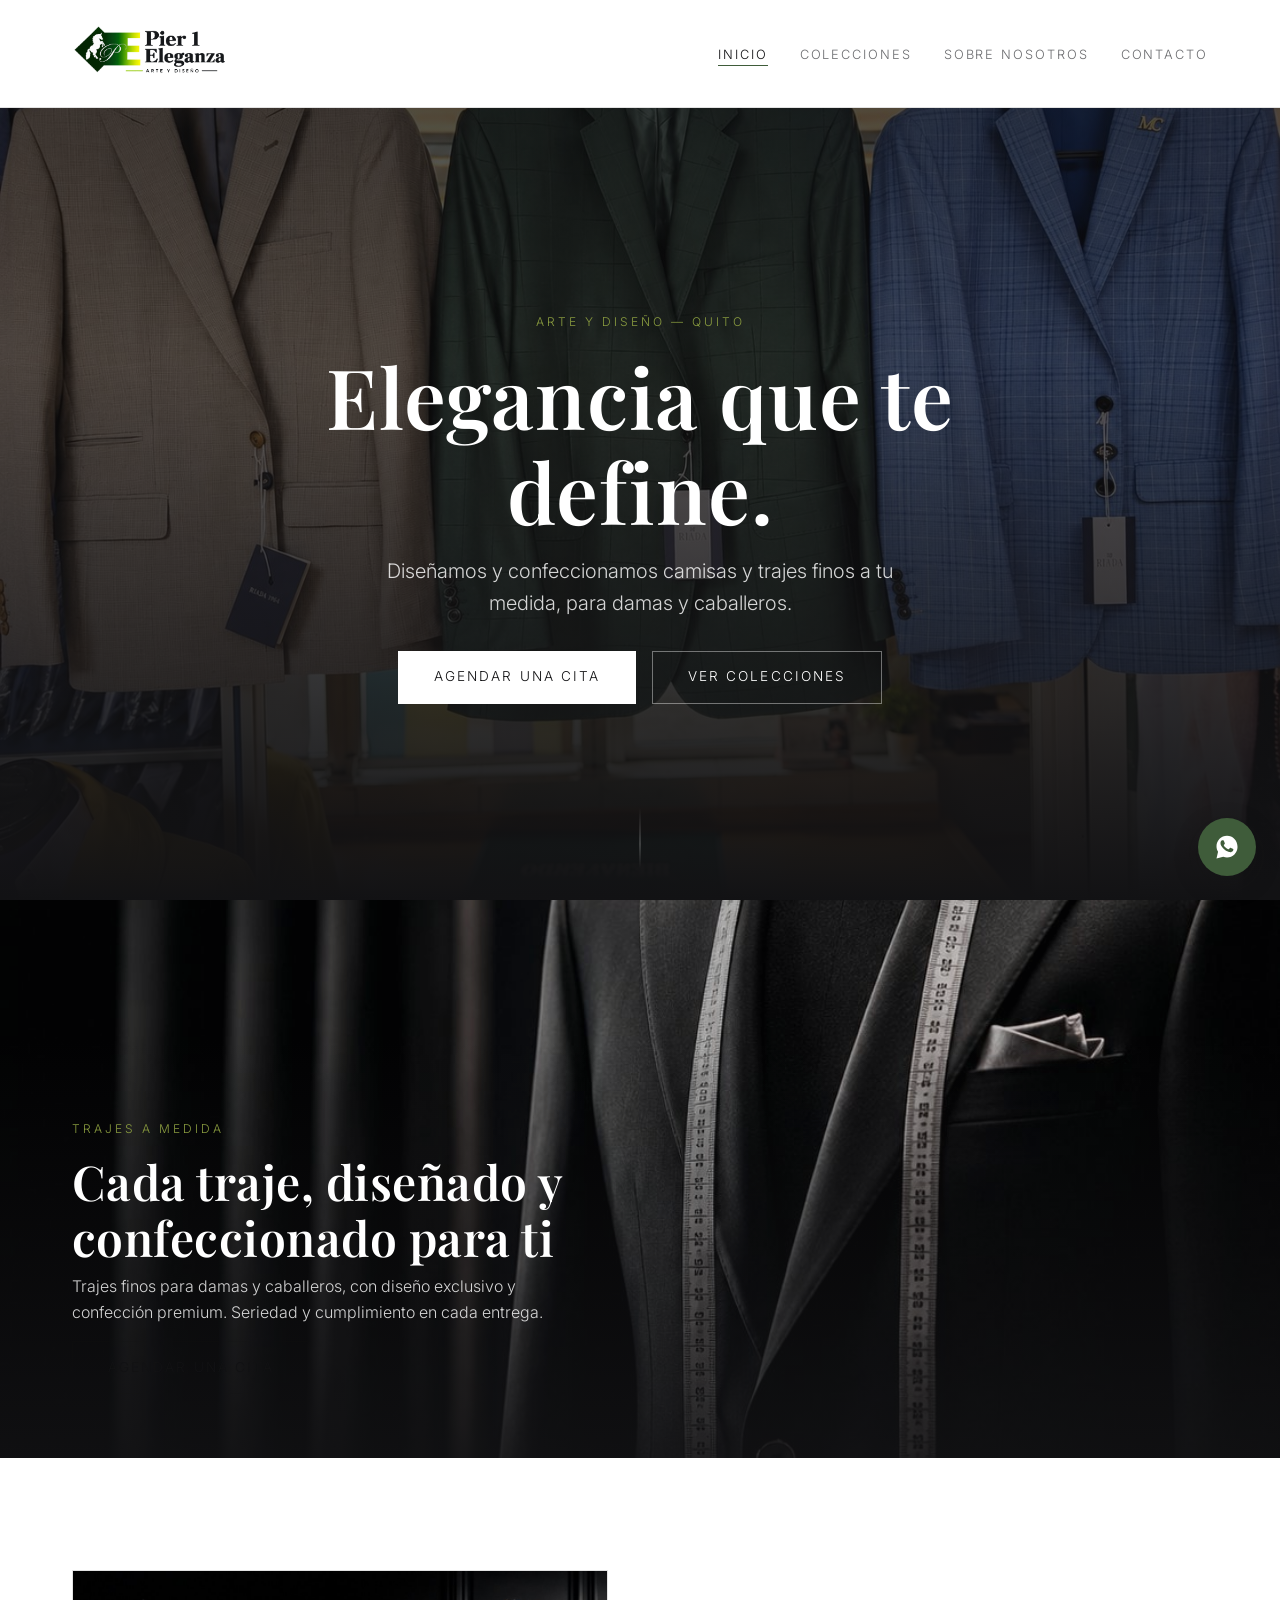
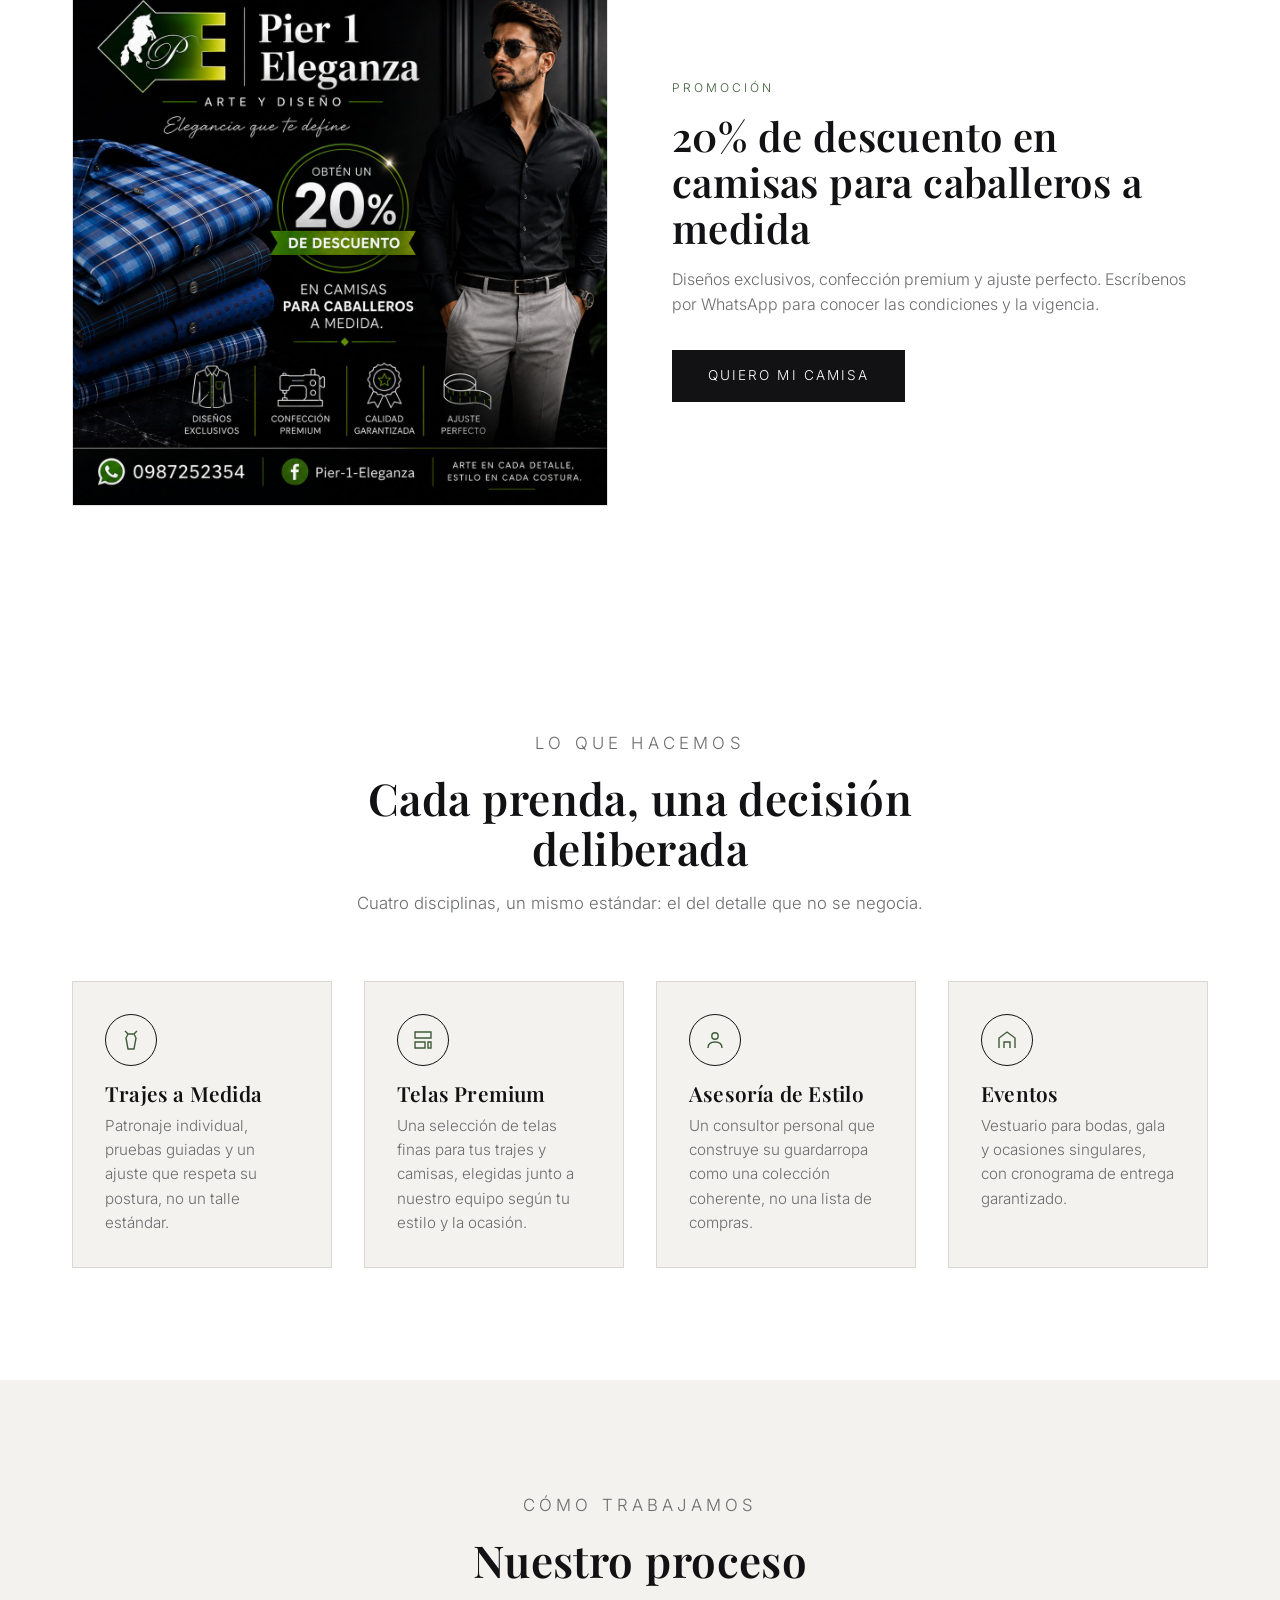
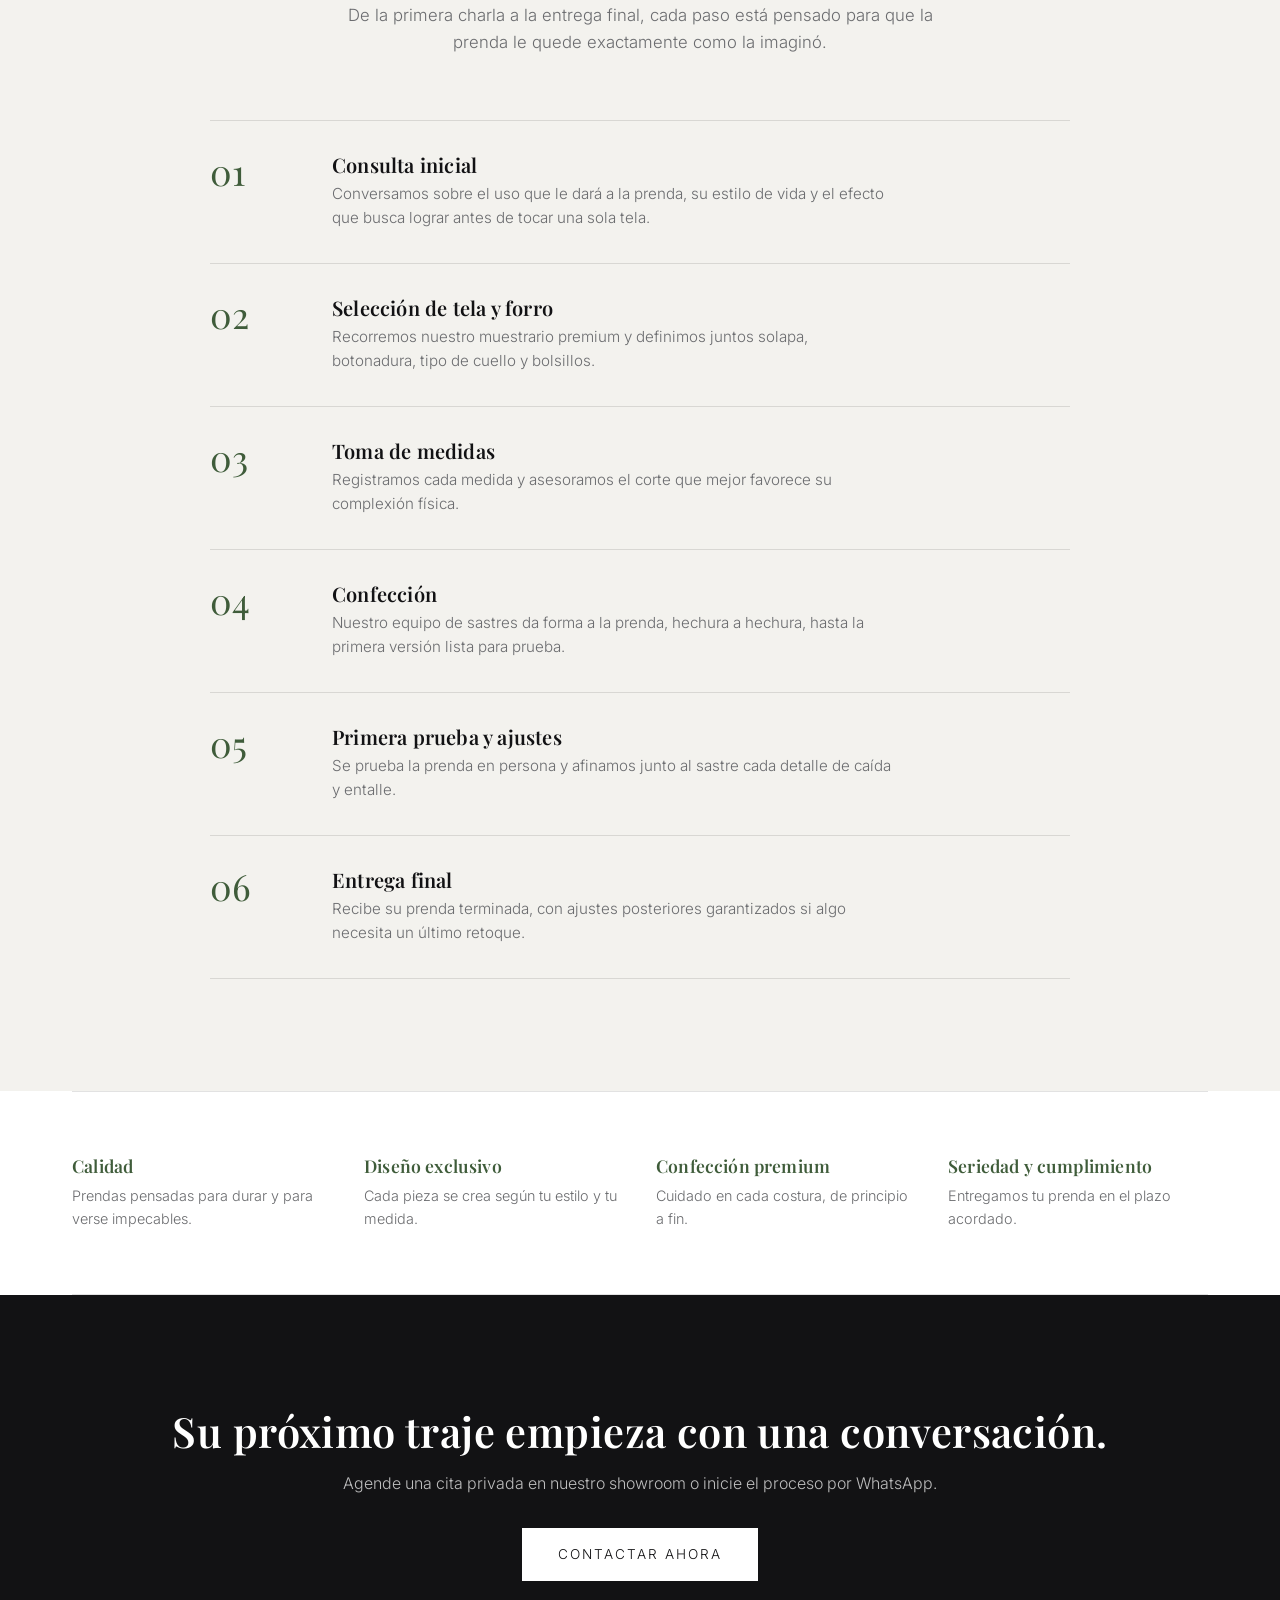
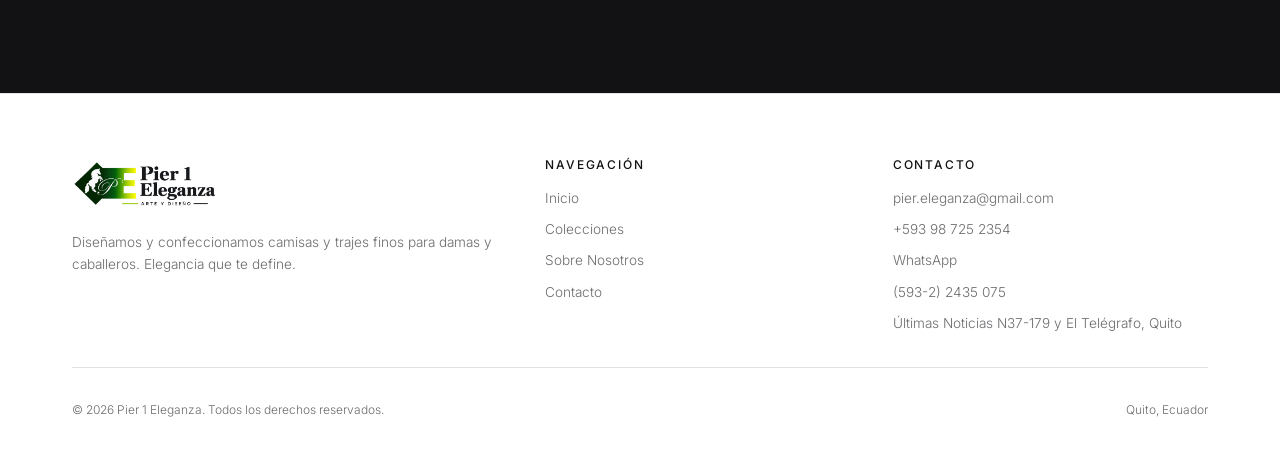
==== index.html @ d1796632 "Formulario por WhatsApp, categorias reales y textos sin datos inventados - El formulario de contacto" ====
<!DOCTYPE html>
<html lang="es">
<head>
  <meta charset="UTF-8">
  <meta name="viewport" content="width=device-width, initial-scale=1.0">
  <title>Pier 1 Eleganza — Sastrería a Medida de Lujo</title>
  <meta name="description" content="Pier 1 Eleganza, arte y diseño: diseñamos y confeccionamos camisas y trajes finos a medida para damas y caballeros en Quito.">
  <link rel="canonical" href="https://pauljkdy33.github.io/pier1-eleganza/">

  <!-- Open Graph -->
  <meta property="og:type" content="website">
  <meta property="og:title" content="Pier 1 Eleganza — Sastrería a Medida de Lujo">
  <meta property="og:description" content="Elegancia que te define. Camisas y trajes finos a medida para damas y caballeros.">
  <meta property="og:image" content="https://pauljkdy33.github.io/pier1-eleganza/assets/img/og-image.jpg">
  <meta property="og:url" content="https://pauljkdy33.github.io/pier1-eleganza/">
  <meta property="og:locale" content="es_ES">
  <meta name="twitter:card" content="summary_large_image">

  <link rel="icon" type="image/png" href="assets/img/logo-icon-original.png">
  <link rel="preconnect" href="https://fonts.googleapis.com">
  <link rel="preconnect" href="https://fonts.gstatic.com" crossorigin>
  <link href="https://fonts.googleapis.com/css2?family=Playfair+Display:wght@500;600;700&family=Inter:wght@300;400;500;600&display=swap" rel="stylesheet">
  <link rel="stylesheet" href="assets/css/styles.css">
</head>
<body>

  <header class="site-header">
    <nav class="nav container">
      <a href="index.html" class="brand"><img src="assets/img/logo-onlight.png" alt="Pier 1 Eleganza"></a>
      <button class="nav-toggle" aria-label="Abrir menú" aria-expanded="false">
        <span></span><span></span><span></span>
      </button>
      <ul class="nav-links">
        <li><a href="index.html">Inicio</a></li>
        <li><a href="colecciones.html">Colecciones</a></li>
        <li><a href="nosotros.html">Sobre Nosotros</a></li>
        <li><a href="contacto.html">Contacto</a></li>
      </ul>
    </nav>
  </header>

  <main>
    <!-- HERO -->
    <section class="hero">
      <div class="hero-media">
        <img src="assets/img/hero-fondo1.jpg" alt="Sacos a medida Pier 1 Eleganza exhibidos en el showroom">
      </div>
      <div class="hero-content">
        <p class="eyebrow">Arte y diseño — Quito</p>
        <h1 class="hero-title">Elegancia que te define.</h1>
        <p class="hero-tagline">Diseñamos y confeccionamos camisas y trajes finos a tu medida, para damas y caballeros.</p>
        <div class="hero-actions">
          <a href="contacto.html" class="btn btn-primary">Agendar una cita</a>
          <a href="colecciones.html" class="btn btn-outline">Ver colecciones</a>
        </div>
      </div>
      <span class="scroll-cue" aria-hidden="true"></span>
    </section>

    <!-- PIEZA DESTACADA -->
    <section class="feature-banner reveal">
      <div class="feature-media">
        <img src="assets/img/feature-traje.jpg" alt="Traje a medida con cinta métrica sobre maniquí, Pier 1 Eleganza">
      </div>
      <div class="feature-content container">
        <p class="eyebrow">Trajes a medida</p>
        <h2>Cada traje, diseñado y confeccionado para ti</h2>
        <p>Trajes finos para damas y caballeros, con diseño exclusivo y confección premium. Seriedad y cumplimiento en cada entrega.</p>
        <a href="contacto.html" class="btn btn-outline">Agendar una cita</a>
      </div>
    </section>

    <!-- PROMOCIÓN -->
    <section class="section promo-section">
      <div class="container promo-grid">
        <div class="promo-media reveal">
          <img src="assets/img/promo-camisas.jpg" alt="Promoción: 20% de descuento en camisas para caballeros a medida, Pier 1 Eleganza" loading="lazy">
        </div>
        <div class="promo-text reveal">
          <p class="eyebrow">Promoción</p>
          <h2>20% de descuento en camisas para caballeros a medida</h2>
          <p>Diseños exclusivos, confección premium y ajuste perfecto. Escríbenos por WhatsApp para conocer las condiciones y la vigencia.</p>
          <a href="https://wa.me/593987252354?text=Hola%2C%20quiero%20la%20promoci%C3%B3n%20del%2020%25%20en%20camisas%20a%20medida" class="btn btn-primary" target="_blank" rel="noopener">Quiero mi camisa</a>
        </div>
      </div>
    </section>

    <!-- SERVICIOS / COLECCIONES DESTACADAS -->
    <section class="section">
      <div class="container">
        <div class="section-head reveal">
          <p class="eyebrow">Lo que hacemos</p>
          <h2>Cada prenda, una decisión deliberada</h2>
          <p>Cuatro disciplinas, un mismo estándar: el del detalle que no se negocia.</p>
        </div>

        <div class="services-grid">
          <article class="service-card reveal">
            <div class="service-icon" aria-hidden="true">
              <svg viewBox="0 0 24 24" stroke-width="1.4"><path d="M6 3l3 3-2 4 2 11h6l2-11-2-4 3-3M9 6h6"/></svg>
            </div>
            <h3>Trajes a Medida</h3>
            <p>Patronaje individual, pruebas guiadas y un ajuste que respeta su postura, no un talle estándar.</p>
          </article>

          <article class="service-card reveal">
            <div class="service-icon" aria-hidden="true">
              <svg viewBox="0 0 24 24" stroke-width="1.4"><path d="M4 4h16v6H4zM4 14h10v6H4zM17 14h3v6h-3z"/></svg>
            </div>
            <h3>Telas Premium</h3>
            <p>Una selección de telas finas para tus trajes y camisas, elegidas junto a nuestro equipo según tu estilo y la ocasión.</p>
          </article>

          <article class="service-card reveal">
            <div class="service-icon" aria-hidden="true">
              <svg viewBox="0 0 24 24" stroke-width="1.4"><circle cx="12" cy="8" r="3.2"/><path d="M5 20c0-4 3-6 7-6s7 2 7 6"/></svg>
            </div>
            <h3>Asesoría de Estilo</h3>
            <p>Un consultor personal que construye su guardarropa como una colección coherente, no una lista de compras.</p>
          </article>

          <article class="service-card reveal">
            <div class="service-icon" aria-hidden="true">
              <svg viewBox="0 0 24 24" stroke-width="1.4"><path d="M4 20V10l8-6 8 6v10M9 20v-6h6v6"/></svg>
            </div>
            <h3>Eventos</h3>
            <p>Vestuario para bodas, gala y ocasiones singulares, con cronograma de entrega garantizado.</p>
          </article>
        </div>
      </div>
    </section>

    <!-- NUESTRO PROCESO -->
    <section class="section process-section">
      <div class="container">
        <div class="section-head reveal">
          <p class="eyebrow">Cómo trabajamos</p>
          <h2>Nuestro proceso</h2>
          <p>De la primera charla a la entrega final, cada paso está pensado para que la prenda le quede exactamente como la imaginó.</p>
        </div>

        <ol class="process-list">
          <li class="process-step reveal">
            <span class="process-number">01</span>
            <div class="process-body">
              <h3>Consulta inicial</h3>
              <p>Conversamos sobre el uso que le dará a la prenda, su estilo de vida y el efecto que busca lograr antes de tocar una sola tela.</p>
            </div>
          </li>
          <li class="process-step reveal">
            <span class="process-number">02</span>
            <div class="process-body">
              <h3>Selección de tela y forro</h3>
              <p>Recorremos nuestro muestrario premium y definimos juntos solapa, botonadura, tipo de cuello y bolsillos.</p>
            </div>
          </li>
          <li class="process-step reveal">
            <span class="process-number">03</span>
            <div class="process-body">
              <h3>Toma de medidas</h3>
              <p>Registramos cada medida y asesoramos el corte que mejor favorece su complexión física.</p>
            </div>
          </li>
          <li class="process-step reveal">
            <span class="process-number">04</span>
            <div class="process-body">
              <h3>Confección</h3>
              <p>Nuestro equipo de sastres da forma a la prenda, hechura a hechura, hasta la primera versión lista para prueba.</p>
            </div>
          </li>
          <li class="process-step reveal">
            <span class="process-number">05</span>
            <div class="process-body">
              <h3>Primera prueba y ajustes</h3>
              <p>Se prueba la prenda en persona y afinamos junto al sastre cada detalle de caída y entalle.</p>
            </div>
          </li>
          <li class="process-step reveal">
            <span class="process-number">06</span>
            <div class="process-body">
              <h3>Entrega final</h3>
              <p>Recibe su prenda terminada, con ajustes posteriores garantizados si algo necesita un último retoque.</p>
            </div>
          </li>
        </ol>
      </div>
    </section>

    <!-- FRANJA DE VALORES -->
    <section class="container">
      <div class="values-strip">
        <div class="value-item reveal">
          <h3>Calidad</h3>
          <p>Prendas pensadas para durar y para verse impecables.</p>
        </div>
        <div class="value-item reveal">
          <h3>Diseño exclusivo</h3>
          <p>Cada pieza se crea según tu estilo y tu medida.</p>
        </div>
        <div class="value-item reveal">
          <h3>Confección premium</h3>
          <p>Cuidado en cada costura, de principio a fin.</p>
        </div>
        <div class="value-item reveal">
          <h3>Seriedad y cumplimiento</h3>
          <p>Entregamos tu prenda en el plazo acordado.</p>
        </div>
      </div>
    </section>

    <!-- CTA -->
    <section class="cta-band">
      <div class="container reveal">
        <h2>Su próximo traje empieza con una conversación.</h2>
        <p>Agende una cita privada en nuestro showroom o inicie el proceso por WhatsApp.</p>
        <a href="contacto.html" class="btn btn-primary">Contactar ahora</a>
      </div>
    </section>
  </main>

  <footer class="site-footer">
    <div class="container">
      <div class="footer-grid">
        <div class="footer-brand">
          <a href="index.html" class="brand"><img src="assets/img/logo-onlight.png" alt="Pier 1 Eleganza"></a>
          <p>Diseñamos y confeccionamos camisas y trajes finos para damas y caballeros. Elegancia que te define.</p>
        </div>
        <div class="footer-col">
          <h4>Navegación</h4>
          <ul>
            <li><a href="index.html">Inicio</a></li>
            <li><a href="colecciones.html">Colecciones</a></li>
            <li><a href="nosotros.html">Sobre Nosotros</a></li>
            <li><a href="contacto.html">Contacto</a></li>
          </ul>
        </div>
        <div class="footer-col">
          <h4>Contacto</h4>
          <ul>
            <li><a href="mailto:pier.eleganza@gmail.com">pier.eleganza@gmail.com</a></li>
            <li><a href="tel:+593987252354">+593 98 725 2354</a></li>
            <li><a href="https://wa.me/593987252354?text=Hola%2C%20quisiera%20informaci%C3%B3n%20sobre%20camisas%20y%20trajes%20a%20medida" target="_blank" rel="noopener">WhatsApp</a></li>
            <li><a href="tel:+59322435075">(593-2) 2435 075</a></li>
            <li>Últimas Noticias N37-179 y El Telégrafo, Quito</li>
          </ul>
        </div>
      </div>
      <div class="footer-bottom">
        <p>&copy; <span id="current-year"></span> Pier 1 Eleganza. Todos los derechos reservados.</p>
        <p>Quito, Ecuador</p>
      </div>
    </div>
  </footer>

  <a class="whatsapp-float" href="https://wa.me/593987252354?text=Hola%2C%20quisiera%20informaci%C3%B3n%20sobre%20camisas%20y%20trajes%20a%20medida" target="_blank" rel="noopener" aria-label="Contactar por WhatsApp">
    <svg viewBox="0 0 32 32" aria-hidden="true"><path d="M16.02 3C9.4 3 4 8.4 4 15.02c0 2.35.65 4.55 1.78 6.44L4 29l7.7-1.75a12.9 12.9 0 004.3.75h.02c6.62 0 12.02-5.4 12.02-12.02C28.04 8.4 22.64 3 16.02 3zm7.06 17.1c-.3.85-1.5 1.57-2.46 1.77-.65.13-1.5.24-4.36-.93-3.66-1.5-6.02-5.2-6.2-5.44-.18-.24-1.48-1.97-1.48-3.76 0-1.79.94-2.67 1.27-3.03.33-.36.72-.45.96-.45.24 0 .48 0 .69.01.22.01.52-.08.81.62.3.72 1.02 2.5 1.11 2.68.09.18.15.4.03.64-.12.24-.18.4-.36.61-.18.21-.38.47-.54.63-.18.18-.37.38-.16.74.21.36.94 1.55 2.02 2.51 1.39 1.24 2.56 1.62 2.92 1.8.36.18.57.15.78-.09.21-.24.9-1.05 1.14-1.41.24-.36.48-.3.81-.18.33.12 2.1.99 2.46 1.17.36.18.6.27.69.42.09.15.09.85-.21 1.7z"/></svg>
  </a>

  <script src="assets/js/main.js"></script>
</body>
</html>
---- assets/css/styles.css ----
/* ==========================================================================
   Pier 1 Eleganza — Hoja de estilos principal
   ========================================================================== */

:root {
  /* Paleta de marca: editorial blanco/negro con acento verde del logo */
  --color-black: #121214;
  --color-black-soft: #1c1c1f;
  --color-charcoal: #26262a;
  --color-white: #ffffff;

  --color-accent: #3f5c3a; /* verde profundo del logo — para texto/acentos sobre fondo claro */
  --color-accent-strong: #8a9c3f; /* verde-lima del logo — solo sobre fondo oscuro o como bg */

  --color-bg: var(--color-white);
  --color-bg-alt: #f3f2ee;
  --color-text: var(--color-black);
  --color-text-muted: #6b6c6f;
  --color-border: rgba(18, 18, 20, 0.12);

  /* Tipografía */
  --font-serif: 'Playfair Display', Georgia, 'Times New Roman', serif;
  --font-sans: 'Inter', -apple-system, BlinkMacSystemFont, 'Segoe UI', sans-serif;

  /* Espaciado */
  --space-xs: 0.5rem;
  --space-sm: 1rem;
  --space-md: 2rem;
  --space-lg: 4rem;
  --space-xl: 7rem;

  /* Layout */
  --max-width: 1200px;
  --header-height: 112px;
  --transition: 0.35s cubic-bezier(0.4, 0, 0.2, 1);
}

/* ---------- Reset ---------- */
*,
*::before,
*::after {
  box-sizing: border-box;
  margin: 0;
  padding: 0;
}

html {
  scroll-behavior: smooth;
  -webkit-text-size-adjust: 100%;
}

body {
  background: var(--color-bg);
  color: var(--color-text);
  font-family: var(--font-sans);
  font-weight: 300;
  line-height: 1.6;
  overflow-x: hidden;
}

img {
  max-width: 100%;
  display: block;
}

a {
  color: inherit;
  text-decoration: none;
}

ul,
ol {
  list-style: none;
}

button {
  font-family: inherit;
  cursor: pointer;
  border: none;
  background: none;
}

input,
textarea {
  font-family: inherit;
}

.container {
  width: 100%;
  max-width: var(--max-width);
  margin: 0 auto;
  padding: 0 var(--space-md);
}

@media (max-width: 640px) {
  .container {
    padding: 0 var(--space-sm);
  }
}

h1, h2, h3, h4 {
  font-family: var(--font-serif);
  font-weight: 600;
  letter-spacing: 0.01em;
  line-height: 1.15;
}

.eyebrow {
  display: inline-block;
  font-size: 0.75rem;
  letter-spacing: 0.25em;
  text-transform: uppercase;
  color: var(--color-accent);
  margin-bottom: var(--space-sm);
}

.section {
  padding: var(--space-xl) 0;
}

.section-head {
  max-width: 640px;
  margin: 0 auto var(--space-lg);
  text-align: center;
}

.section-head h2 {
  font-size: clamp(2rem, 4vw, 2.75rem);
  margin-bottom: var(--space-sm);
}

.section-head p {
  color: var(--color-text-muted);
  font-size: 1.05rem;
}

/* ---------- Botones ---------- */
.btn {
  display: inline-flex;
  align-items: center;
  justify-content: center;
  gap: 0.5rem;
  padding: 0.9rem 2.2rem;
  font-size: 0.85rem;
  letter-spacing: 0.15em;
  text-transform: uppercase;
  border: 1px solid var(--color-black);
  transition: background var(--transition), color var(--transition), border-color var(--transition);
}

.btn-primary {
  background: var(--color-black);
  color: var(--color-white);
}

.btn-primary:hover {
  background: transparent;
  color: var(--color-black);
}

.btn-outline {
  background: transparent;
  color: var(--color-black);
  border-color: var(--color-border);
}

.btn-outline:hover {
  border-color: var(--color-black);
  color: var(--color-accent);
}

/* Variantes para botones sobre fondos oscuros (hero / cta-band) */
.hero .btn-primary,
.cta-band .btn-primary {
  background: var(--color-white);
  color: var(--color-black);
  border-color: var(--color-white);
}

.hero .btn-primary:hover,
.cta-band .btn-primary:hover {
  background: transparent;
  color: var(--color-white);
}

.hero .btn-outline,
.cta-band .btn-outline {
  color: var(--color-white);
  border-color: rgba(255, 255, 255, 0.4);
}

.hero .btn-outline:hover,
.cta-band .btn-outline:hover {
  border-color: var(--color-white);
  color: var(--color-accent-strong);
}

/* ---------- Header / Navbar ---------- */
.site-header {
  position: fixed;
  top: 0;
  left: 0;
  right: 0;
  z-index: 100;
  padding: 1.4rem 0;
  background: var(--color-white);
  border-bottom: 1px solid var(--color-border);
  transition: padding var(--transition), box-shadow var(--transition);
}

.site-header.is-scrolled {
  padding: 0.85rem 0;
  box-shadow: 0 4px 20px rgba(18, 18, 20, 0.06);
}

.nav {
  display: flex;
  align-items: center;
  justify-content: space-between;
}

.brand {
  font-family: var(--font-serif);
  font-size: 1.35rem;
  letter-spacing: 0.08em;
  display: flex;
  align-items: center;
  gap: 0.35rem;
}

.brand img {
  display: block;
  height: 62px;
  width: auto;
}

.footer-brand .brand img {
  height: 58px;
}

.nav-links {
  display: flex;
  gap: var(--space-md);
  align-items: center;
}

.nav-links a {
  font-size: 0.8rem;
  letter-spacing: 0.15em;
  text-transform: uppercase;
  color: var(--color-text-muted);
  position: relative;
  padding-bottom: 4px;
  transition: color var(--transition);
}

.nav-links a::after {
  content: '';
  position: absolute;
  left: 0;
  bottom: 0;
  width: 0;
  height: 1px;
  background: var(--color-accent);
  transition: width var(--transition);
}

.nav-links a:hover,
.nav-links a.active {
  color: var(--color-black);
}

.nav-links a:hover::after,
.nav-links a.active::after {
  width: 100%;
}

.nav-toggle {
  display: none;
  flex-direction: column;
  gap: 5px;
  z-index: 110;
}

.nav-toggle span {
  width: 26px;
  height: 1px;
  background: var(--color-black);
  transition: transform var(--transition), opacity var(--transition), background var(--transition);
}

@media (max-width: 860px) {
  .nav-toggle {
    display: flex;
  }

  .nav-links {
    position: fixed;
    inset: 0;
    background: var(--color-black);
    flex-direction: column;
    justify-content: center;
    gap: var(--space-lg);
    transform: translateX(100%);
    transition: transform var(--transition);
  }

  .nav-links.is-open {
    transform: translateX(0);
  }

  .nav-links a {
    font-size: 1rem;
    color: rgba(255, 255, 255, 0.75);
  }

  .nav-links a:hover,
  .nav-links a.active {
    color: var(--color-white);
  }

  .nav-toggle.is-open span {
    background: var(--color-white);
  }

  .nav-toggle.is-open span:nth-child(1) {
    transform: translateY(6px) rotate(45deg);
  }

  .nav-toggle.is-open span:nth-child(2) {
    opacity: 0;
  }

  .nav-toggle.is-open span:nth-child(3) {
    transform: translateY(-6px) rotate(-45deg);
  }
}

/* ---------- Hero ---------- */
.hero {
  position: relative;
  min-height: 100vh;
  padding-top: var(--header-height);
  display: flex;
  align-items: center;
  justify-content: center;
  text-align: center;
  overflow: hidden;
  background: var(--color-black);
  color: var(--color-white);
}

.hero-media {
  position: absolute;
  inset: 0;
  z-index: 0;
}

.hero-media img {
  width: 100%;
  height: 100%;
  object-fit: cover;
  opacity: 0.55;
}

.hero-media::after {
  content: '';
  position: absolute;
  inset: 0;
  background: linear-gradient(180deg, rgba(10, 10, 11, 0.55) 0%, rgba(10, 10, 11, 0.35) 40%, var(--color-black) 100%);
}

.hero-content {
  position: relative;
  z-index: 1;
  max-width: 780px;
  padding: 0 var(--space-md);
}

.hero-content .eyebrow {
  color: var(--color-accent-strong);
}

.hero-title {
  font-size: clamp(2.6rem, 7vw, 5.2rem);
  margin-bottom: var(--space-sm);
  color: var(--color-white);
}

.hero-tagline {
  font-size: clamp(1rem, 1.6vw, 1.25rem);
  color: rgba(255, 255, 255, 0.82);
  font-weight: 300;
  max-width: 560px;
  margin: 0 auto var(--space-md);
}

.hero-actions {
  display: flex;
  justify-content: center;
  gap: var(--space-sm);
  flex-wrap: wrap;
}

.scroll-cue {
  position: absolute;
  bottom: var(--space-md);
  left: 50%;
  transform: translateX(-50%);
  z-index: 1;
  width: 1px;
  height: 60px;
  background: linear-gradient(180deg, transparent, rgba(255, 255, 255, 0.6) 60%, transparent);
  opacity: 0.6;
}

/* ---------- Page hero (páginas internas) ---------- */
.page-hero {
  padding: calc(var(--header-height) + var(--space-lg)) 0 var(--space-lg);
  text-align: center;
  border-bottom: 1px solid var(--color-border);
  background: var(--color-bg-alt);
}

.page-hero h1 {
  font-size: clamp(2.2rem, 5vw, 3.4rem);
}

.page-hero p {
  color: var(--color-text-muted);
  max-width: 560px;
  margin: var(--space-sm) auto 0;
}

/* ---------- Grid de servicios ---------- */
.services-grid {
  display: grid;
  grid-template-columns: repeat(auto-fit, minmax(250px, 1fr));
  gap: var(--space-md);
}

.service-card {
  background: var(--color-bg-alt);
  border: 1px solid var(--color-border);
  padding: var(--space-md);
  transition: transform var(--transition), border-color var(--transition), background var(--transition), box-shadow var(--transition);
}

.service-card:hover {
  transform: translateY(-6px);
  border-color: var(--color-accent);
  background: var(--color-white);
  box-shadow: 0 16px 32px rgba(18, 18, 20, 0.08);
}

.service-icon {
  width: 52px;
  height: 52px;
  margin-bottom: var(--space-sm);
  display: flex;
  align-items: center;
  justify-content: center;
  border: 1px solid var(--color-black);
  border-radius: 50%;
  color: var(--color-accent);
}

.service-icon svg {
  width: 24px;
  height: 24px;
  stroke: currentColor;
  fill: none;
}

.service-card h3 {
  font-size: 1.3rem;
  margin-bottom: var(--space-xs);
}

.service-card p {
  color: var(--color-text-muted);
  font-size: 0.95rem;
}

/* ---------- Sobre nosotros ---------- */
.about-grid {
  display: grid;
  grid-template-columns: 1fr 1fr;
  gap: var(--space-lg);
  align-items: center;
}

.about-media {
  aspect-ratio: 4 / 5;
  overflow: hidden;
  background: var(--color-bg-alt);
  border: 1px solid var(--color-border);
}

.about-media img {
  width: 100%;
  height: 100%;
  object-fit: cover;
}

.about-text .eyebrow {
  color: var(--color-accent);
}

.about-text h2 {
  font-size: clamp(1.9rem, 3.6vw, 2.6rem);
  margin-bottom: var(--space-sm);
}

.about-text p {
  color: var(--color-text-muted);
  margin-bottom: var(--space-sm);
}

.about-stats {
  display: grid;
  grid-template-columns: repeat(3, 1fr);
  gap: var(--space-sm);
  margin-top: var(--space-md);
  border-top: 1px solid var(--color-border);
  padding-top: var(--space-md);
}

.stat-value {
  font-family: var(--font-serif);
  font-size: 2rem;
  color: var(--color-accent);
}

.stat-label {
  font-size: 0.75rem;
  letter-spacing: 0.1em;
  text-transform: uppercase;
  color: var(--color-text-muted);
}

@media (max-width: 860px) {
  .about-grid {
    grid-template-columns: 1fr;
  }
}

/* ---------- Valores / franja ---------- */
.values-strip {
  display: grid;
  grid-template-columns: repeat(auto-fit, minmax(200px, 1fr));
  gap: var(--space-md);
  border-top: 1px solid var(--color-border);
  border-bottom: 1px solid var(--color-border);
  padding: var(--space-lg) 0;
}

.value-item h3 {
  font-size: 1.1rem;
  margin-bottom: var(--space-xs);
  color: var(--color-accent);
}

.value-item p {
  color: var(--color-text-muted);
  font-size: 0.9rem;
}

/* ---------- Nuestro Proceso (pasos numerados) ---------- */
.process-section {
  background: var(--color-bg-alt);
}

.process-list {
  border-top: 1px solid var(--color-border);
  max-width: 860px;
  margin: 0 auto;
}

.process-step {
  display: grid;
  grid-template-columns: 90px 1fr;
  gap: var(--space-md);
  padding: var(--space-md) 0;
  border-bottom: 1px solid var(--color-border);
}

.process-number {
  font-family: var(--font-serif);
  font-size: 2.25rem;
  color: var(--color-accent);
  line-height: 1;
}

.process-body h3 {
  font-size: 1.25rem;
  margin-bottom: 0.4rem;
}

.process-body p {
  color: var(--color-text-muted);
  font-size: 0.95rem;
  max-width: 560px;
}

@media (max-width: 640px) {
  .process-step {
    grid-template-columns: 50px 1fr;
    gap: var(--space-sm);
  }

  .process-number {
    font-size: 1.6rem;
  }
}

/* ---------- Promoción ---------- */
.promo-grid {
  display: grid;
  grid-template-columns: 1fr 1fr;
  gap: var(--space-lg);
  align-items: center;
}

.promo-media img {
  width: 100%;
  height: auto;
  border: 1px solid var(--color-border);
}

.promo-text h2 {
  font-size: clamp(1.8rem, 3.4vw, 2.5rem);
  margin-bottom: var(--space-sm);
}

.promo-text p:not(.eyebrow) {
  color: var(--color-text-muted);
  margin-bottom: var(--space-md);
}

@media (max-width: 860px) {
  .promo-grid {
    grid-template-columns: 1fr;
  }
}

/* ---------- Banner de pieza destacada ---------- */
.feature-banner {
  position: relative;
  min-height: 62vh;
  display: flex;
  align-items: flex-end;
  overflow: hidden;
  background: var(--color-black);
}

.feature-media {
  position: absolute;
  inset: 0;
}

.feature-media img {
  width: 100%;
  height: 100%;
  object-fit: cover;
  opacity: 0.85;
}

.feature-media::after {
  content: '';
  position: absolute;
  inset: 0;
  background: linear-gradient(180deg, rgba(18, 18, 20, 0) 25%, rgba(18, 18, 20, 0.85) 100%);
}

.feature-content {
  position: relative;
  z-index: 1;
  color: var(--color-white);
  padding-bottom: var(--space-lg);
}

.feature-content .eyebrow {
  color: var(--color-accent-strong);
}

.feature-content h2 {
  font-size: clamp(1.9rem, 4vw, 3rem);
  margin-bottom: 0.6rem;
  color: var(--color-white);
  max-width: 640px;
}

.feature-content p {
  max-width: 520px;
  margin-bottom: var(--space-sm);
  color: rgba(255, 255, 255, 0.82);
}

.feature-note {
  font-size: 0.8rem;
  letter-spacing: 0.1em;
  text-transform: uppercase;
  color: rgba(255, 255, 255, 0.6);
  margin-bottom: var(--space-md);
}

/* ---------- Galería de categorías (pantalla completa) ---------- */
.category-showcase {
  display: flex;
  flex-direction: column;
  gap: var(--space-xl);
}

.category-block {
  display: grid;
  gap: var(--space-sm);
}

.category-media {
  aspect-ratio: 16 / 8;
  overflow: hidden;
  background: var(--color-bg-alt);
}

.category-media img {
  width: 100%;
  height: 100%;
  object-fit: cover;
  transition: transform 0.6s ease;
}

.category-block:hover .category-media img {
  transform: scale(1.03);
}

.category-caption {
  text-align: center;
  max-width: 520px;
  margin: 0 auto;
}

.category-caption h3 {
  font-size: clamp(1.6rem, 3vw, 2.2rem);
  margin-bottom: 0.4rem;
}

.category-caption p {
  color: var(--color-text-muted);
}

@media (max-width: 640px) {
  .category-media {
    aspect-ratio: 4 / 3;
  }
}

/* ---------- Contacto ---------- */
.contact-grid {
  display: grid;
  grid-template-columns: 1.1fr 0.9fr;
  gap: var(--space-lg);
}

.contact-form {
  display: grid;
  gap: var(--space-sm);
}

.form-group {
  display: flex;
  flex-direction: column;
  gap: 0.4rem;
}

.form-group label {
  font-size: 0.75rem;
  letter-spacing: 0.12em;
  text-transform: uppercase;
  color: var(--color-text-muted);
}

.form-group input,
.form-group textarea {
  background: var(--color-bg-alt);
  border: 1px solid var(--color-border);
  color: var(--color-black);
  padding: 0.9rem 1rem;
  font-size: 0.95rem;
  transition: border-color var(--transition);
}

.form-group input:focus,
.form-group textarea:focus {
  outline: none;
  border-color: var(--color-black);
}

.form-group textarea {
  min-height: 150px;
  resize: vertical;
}

.form-note {
  font-size: 0.8rem;
  color: var(--color-text-muted);
}

.form-success {
  display: none;
  border: 1px solid var(--color-accent);
  padding: var(--space-sm);
  color: var(--color-accent);
  font-size: 0.9rem;
}

.form-success.is-visible {
  display: block;
}

.contact-info {
  border-left: 1px solid var(--color-border);
  padding-left: var(--space-lg);
  display: flex;
  flex-direction: column;
  gap: var(--space-md);
}

.contact-info h3 {
  font-size: 1rem;
  letter-spacing: 0.1em;
  text-transform: uppercase;
  color: var(--color-accent);
  margin-bottom: 0.4rem;
}

.contact-info p,
.contact-info a {
  color: var(--color-text-muted);
  font-size: 0.95rem;
}

.contact-info a:hover {
  color: var(--color-black);
}

.map-frame {
  border: 1px solid var(--color-border);
  aspect-ratio: 16 / 10;
  overflow: hidden;
}

.map-frame iframe {
  width: 100%;
  height: 100%;
  border: 0;
  filter: grayscale(0.5) contrast(1.05);
}

@media (max-width: 860px) {
  .contact-grid {
    grid-template-columns: 1fr;
  }

  .contact-info {
    border-left: none;
    padding-left: 0;
    border-top: 1px solid var(--color-border);
    padding-top: var(--space-md);
  }
}

/* ---------- CTA final ---------- */
.cta-band {
  text-align: center;
  padding: var(--space-xl) 0;
  background: var(--color-black);
  color: var(--color-white);
}

.cta-band h2 {
  font-size: clamp(1.9rem, 4vw, 2.6rem);
  margin-bottom: var(--space-sm);
  color: var(--color-white);
}

.cta-band p {
  color: rgba(255, 255, 255, 0.72);
  margin-bottom: var(--space-md);
}

/* ---------- Footer ---------- */
.site-footer {
  border-top: 1px solid var(--color-border);
  padding: var(--space-lg) 0 var(--space-md);
  color: var(--color-text-muted);
  font-size: 0.85rem;
}

.footer-grid {
  display: grid;
  grid-template-columns: 1.4fr 1fr 1fr;
  gap: var(--space-md);
  margin-bottom: var(--space-md);
}

.footer-brand .brand {
  margin-bottom: var(--space-sm);
}

.footer-col h4 {
  font-family: var(--font-sans);
  font-size: 0.75rem;
  letter-spacing: 0.15em;
  text-transform: uppercase;
  color: var(--color-black);
  margin-bottom: var(--space-sm);
  font-weight: 500;
}

.footer-col ul {
  display: grid;
  gap: 0.6rem;
}

.footer-col a:hover {
  color: var(--color-accent);
}

.footer-bottom {
  border-top: 1px solid var(--color-border);
  padding-top: var(--space-md);
  display: flex;
  justify-content: space-between;
  flex-wrap: wrap;
  gap: var(--space-sm);
  font-size: 0.75rem;
}

@media (max-width: 700px) {
  .footer-grid {
    grid-template-columns: 1fr;
    gap: var(--space-lg);
  }
}

/* ---------- WhatsApp flotante ---------- */
.whatsapp-float {
  position: fixed;
  bottom: 1.5rem;
  right: 1.5rem;
  z-index: 200;
  width: 58px;
  height: 58px;
  border-radius: 50%;
  background: var(--color-accent);
  color: var(--color-white);
  display: flex;
  align-items: center;
  justify-content: center;
  box-shadow: 0 8px 24px rgba(18, 18, 20, 0.25);
  transition: transform var(--transition), background var(--transition);
}

.whatsapp-float:hover {
  transform: scale(1.08);
  background: var(--color-accent-strong);
}

.whatsapp-float svg {
  width: 28px;
  height: 28px;
  fill: currentColor;
}

/* ---------- Animaciones scroll (fade-in) ---------- */
.reveal {
  opacity: 0;
  transform: translateY(24px);
  transition: opacity 0.8s ease, transform 0.8s ease;
}

.reveal.is-visible {
  opacity: 1;
  transform: translateY(0);
}

@media (prefers-reduced-motion: reduce) {
  .reveal {
    opacity: 1;
    transform: none;
    transition: none;
  }

  html {
    scroll-behavior: auto;
  }
}
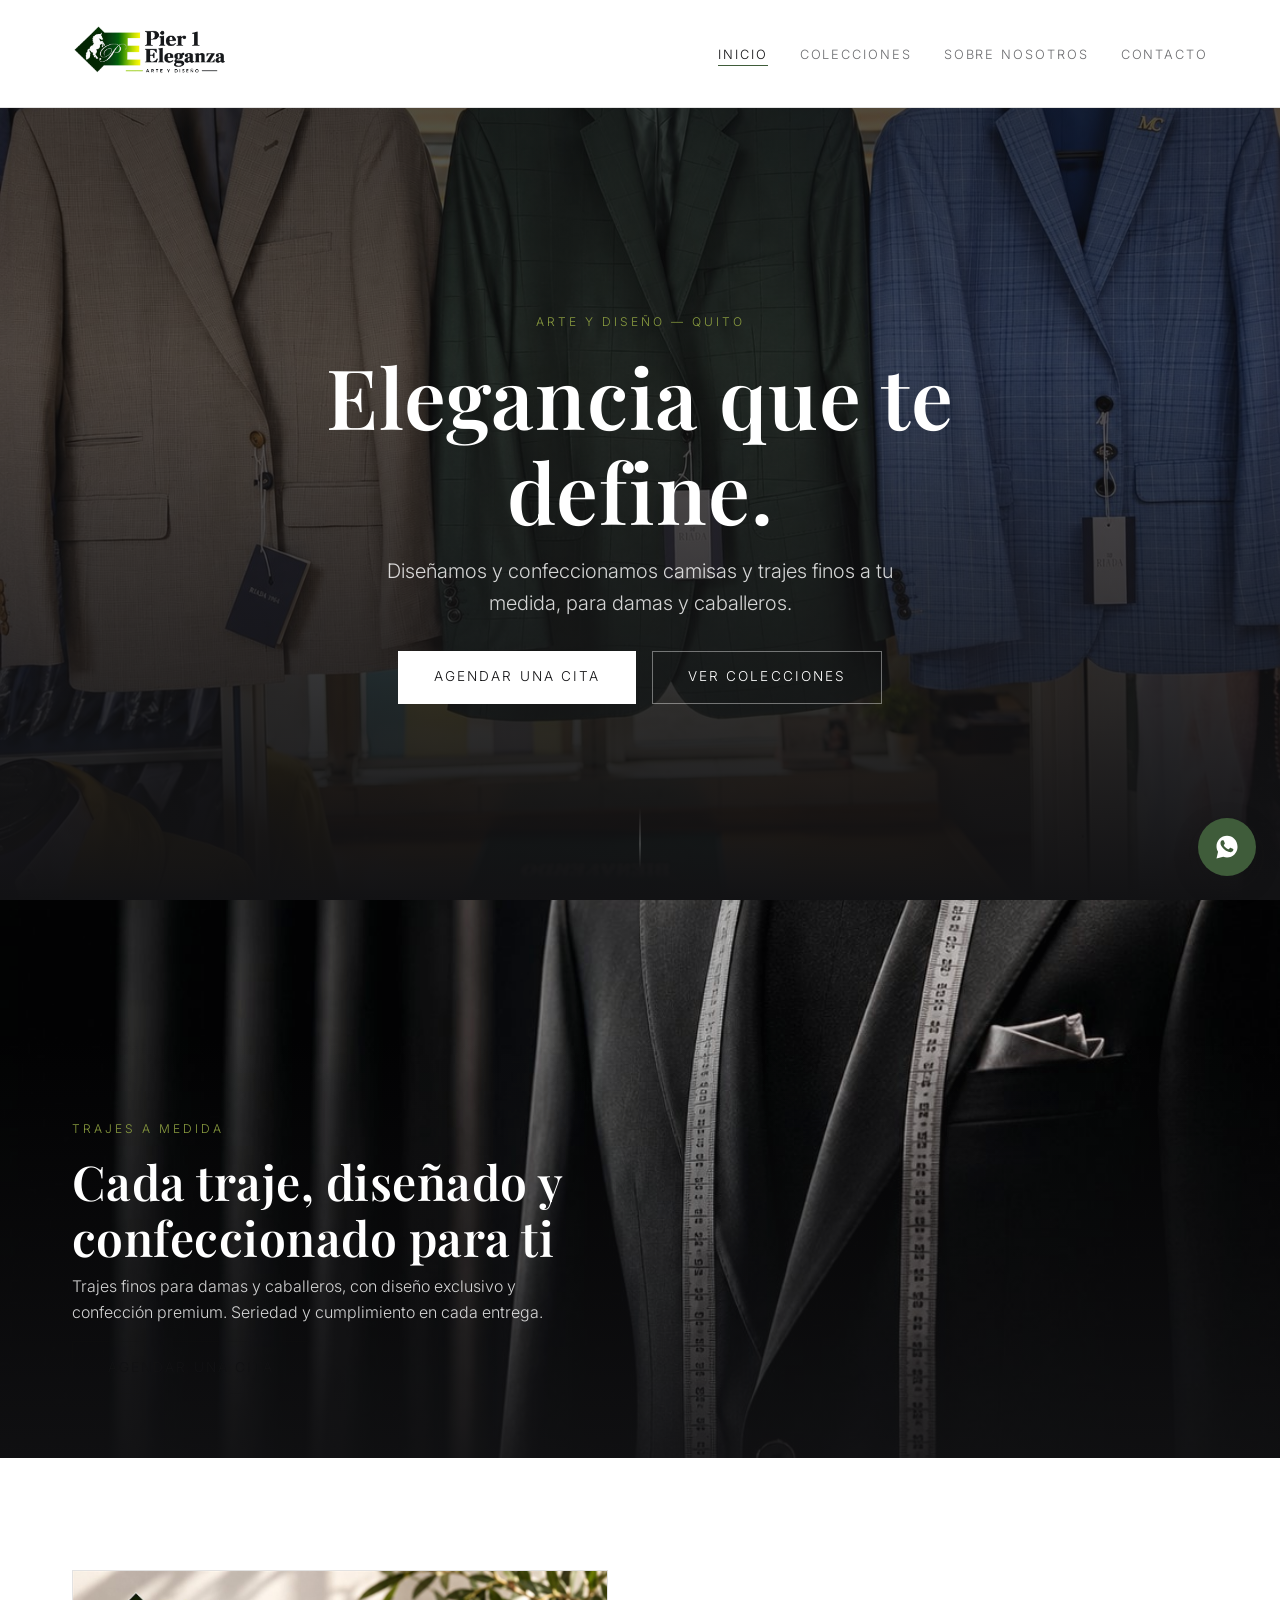
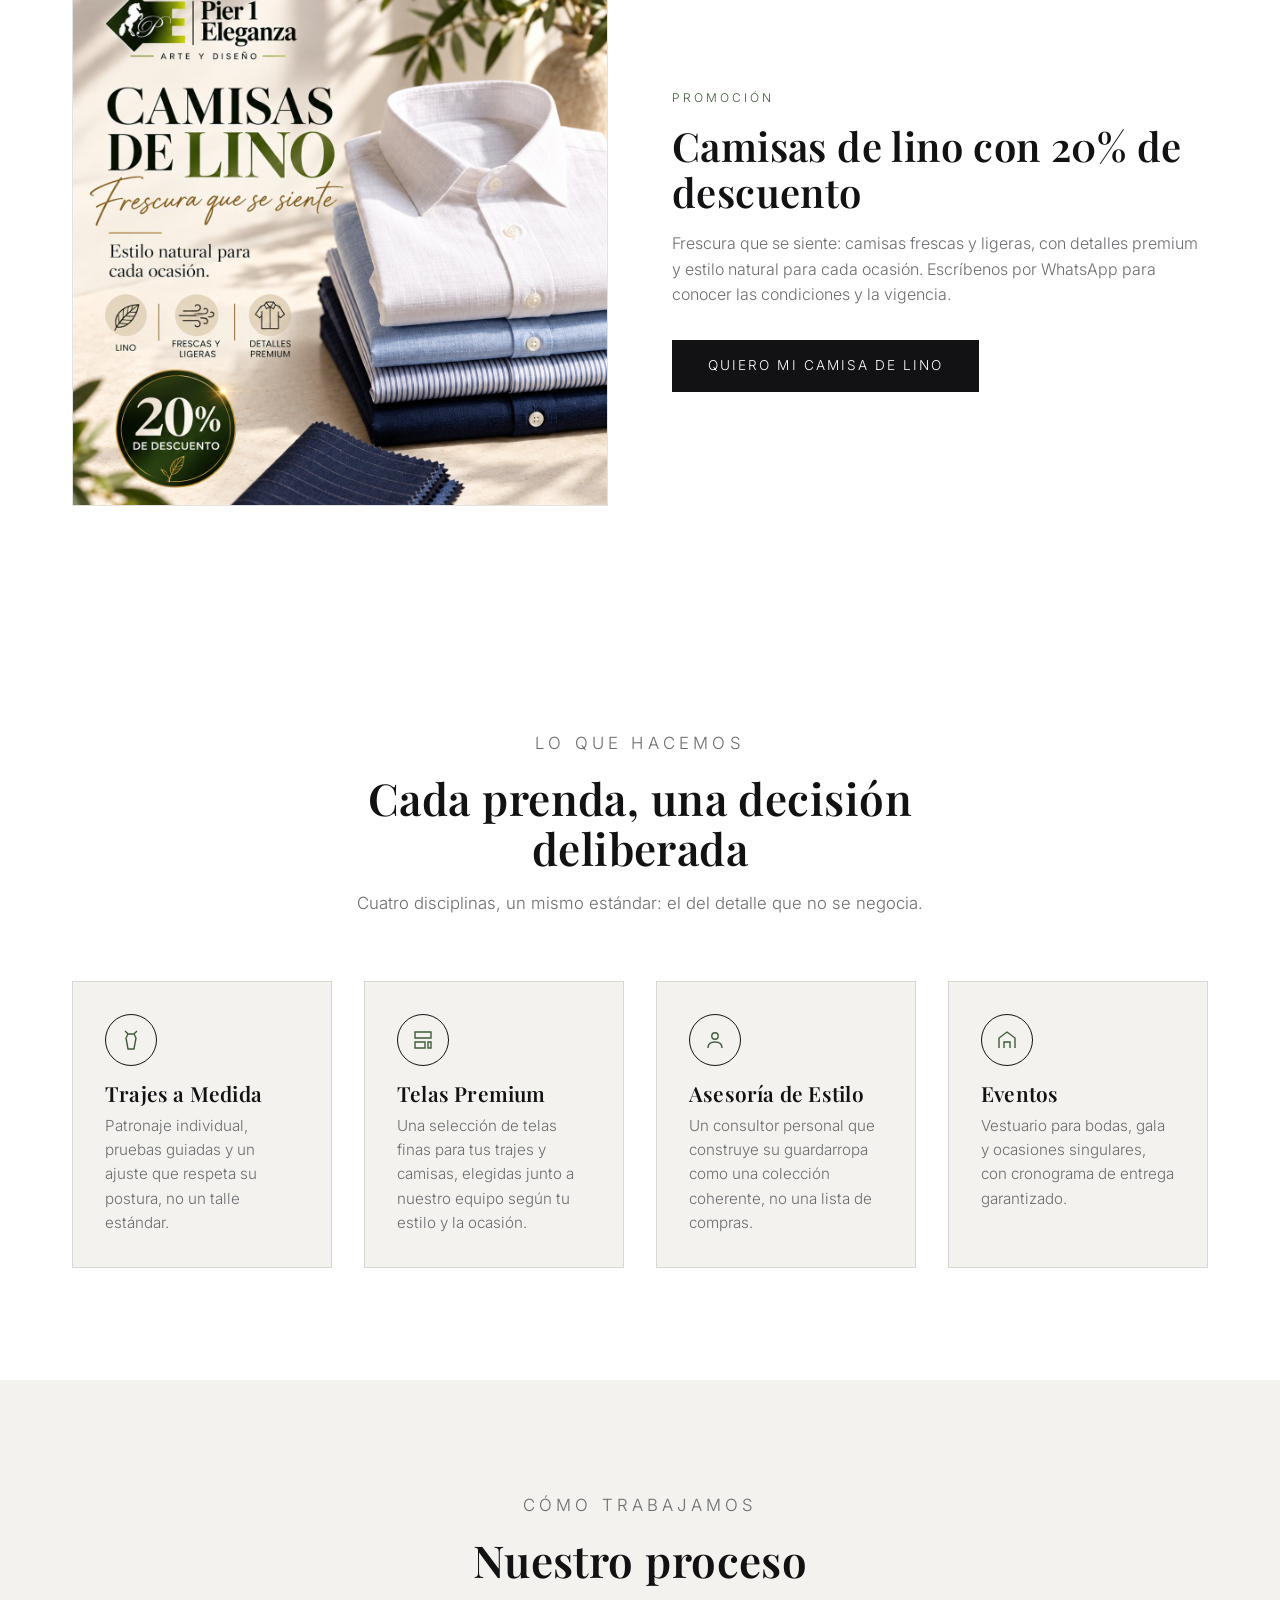
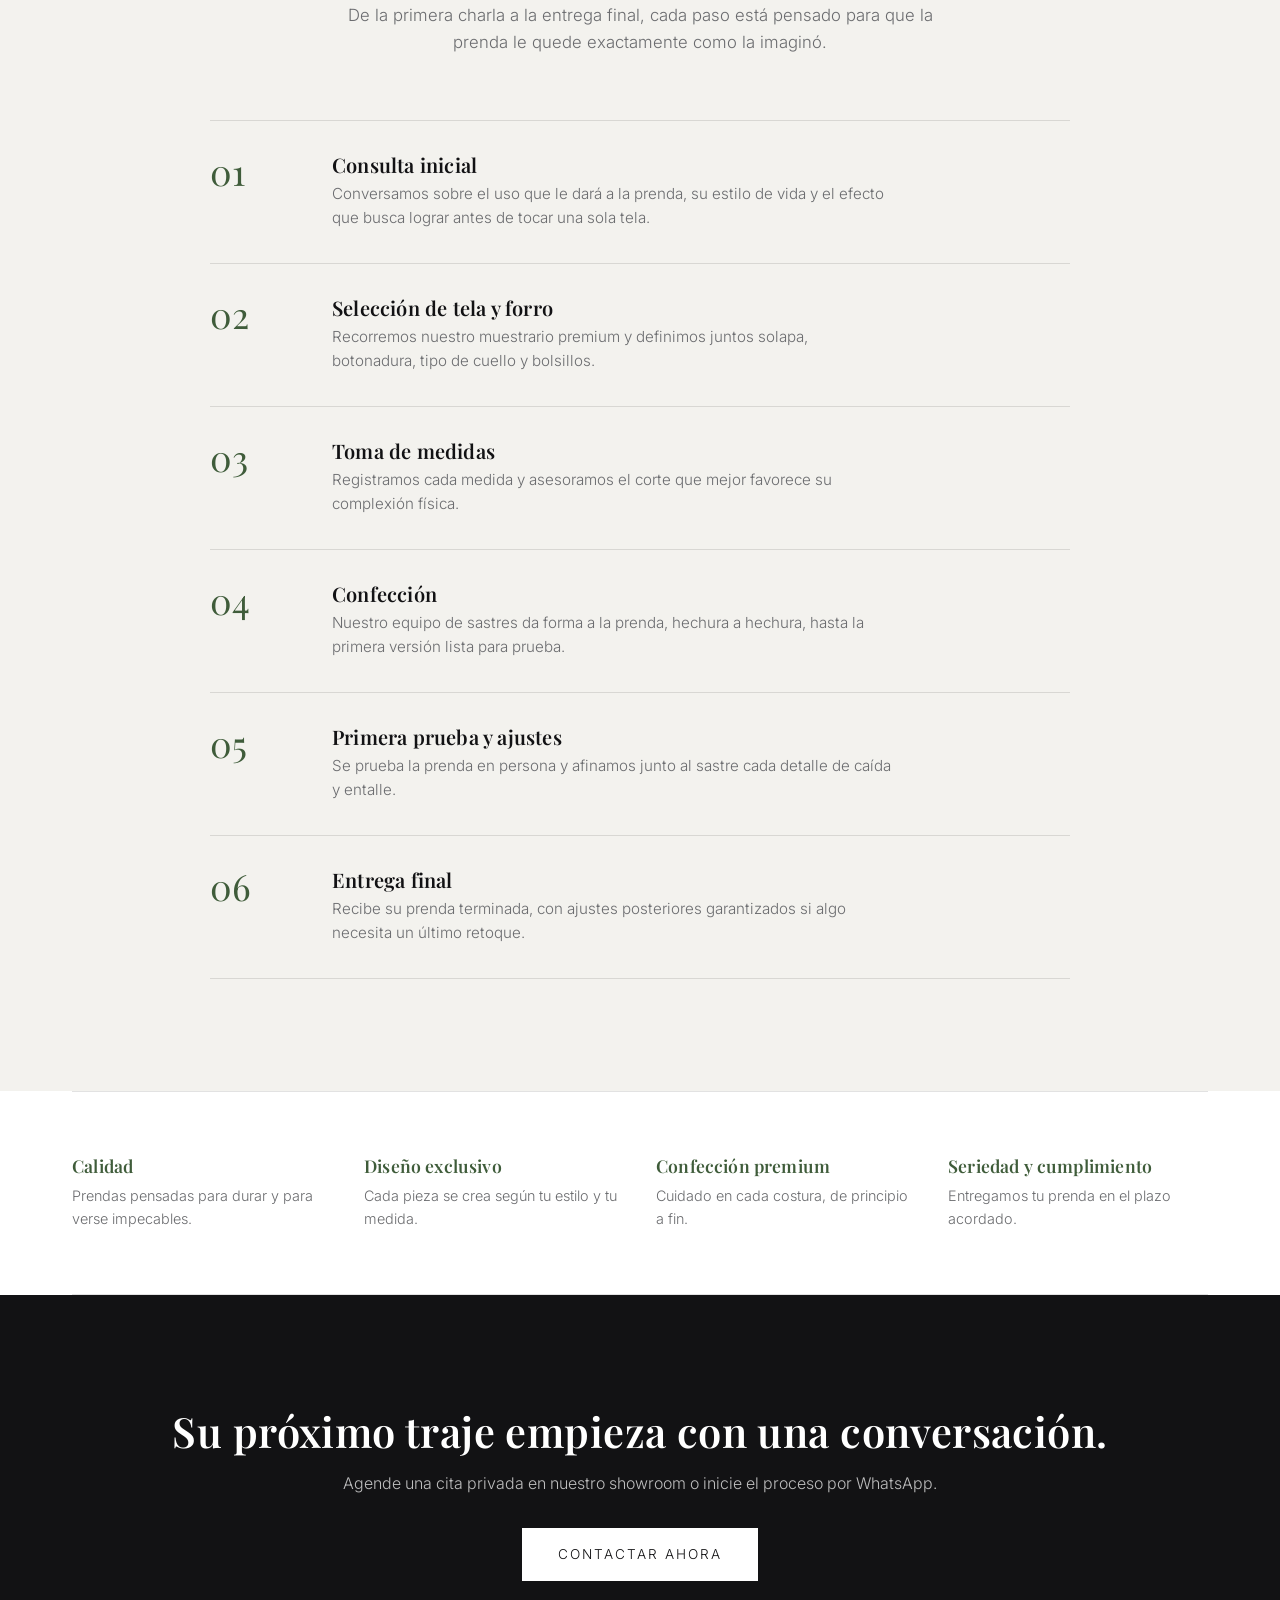
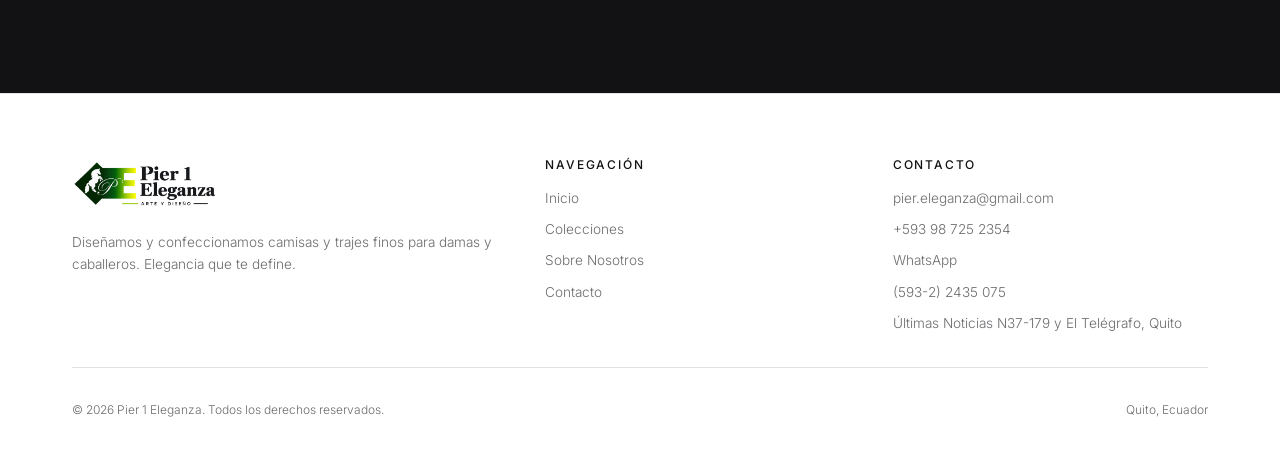
==== commit 97e391d8: "Promocion: camisas de lino con 20% de descuento Co-Authored-By: Claude Sonnet 5.5 <noreply@anthropic" ====
--- a/index.html
+++ b/index.html
@@ -74,13 +74,13 @@
     <section class="section promo-section">
       <div class="container promo-grid">
         <div class="promo-media reveal">
-          <img src="assets/img/promo-camisas.jpg" alt="Promoción: 20% de descuento en camisas para caballeros a medida, Pier 1 Eleganza" loading="lazy">
+          <img src="assets/img/promo-camisas.jpg" alt="Camisas de lino con 20% de descuento, frescura que se siente, Pier 1 Eleganza" loading="lazy">
         </div>
         <div class="promo-text reveal">
           <p class="eyebrow">Promoción</p>
-          <h2>20% de descuento en camisas para caballeros a medida</h2>
-          <p>Diseños exclusivos, confección premium y ajuste perfecto. Escríbenos por WhatsApp para conocer las condiciones y la vigencia.</p>
-          <a href="https://wa.me/593987252354?text=Hola%2C%20quiero%20la%20promoci%C3%B3n%20del%2020%25%20en%20camisas%20a%20medida" class="btn btn-primary" target="_blank" rel="noopener">Quiero mi camisa</a>
+          <h2>Camisas de lino con 20% de descuento</h2>
+          <p>Frescura que se siente: camisas frescas y ligeras, con detalles premium y estilo natural para cada ocasión. Escríbenos por WhatsApp para conocer las condiciones y la vigencia.</p>
+          <a href="https://wa.me/593987252354?text=Hola%2C%20quiero%20la%20promoci%C3%B3n%20del%2020%25%20en%20camisas%20de%20lino" class="btn btn-primary" target="_blank" rel="noopener">Quiero mi camisa de lino</a>
         </div>
       </div>
     </section>
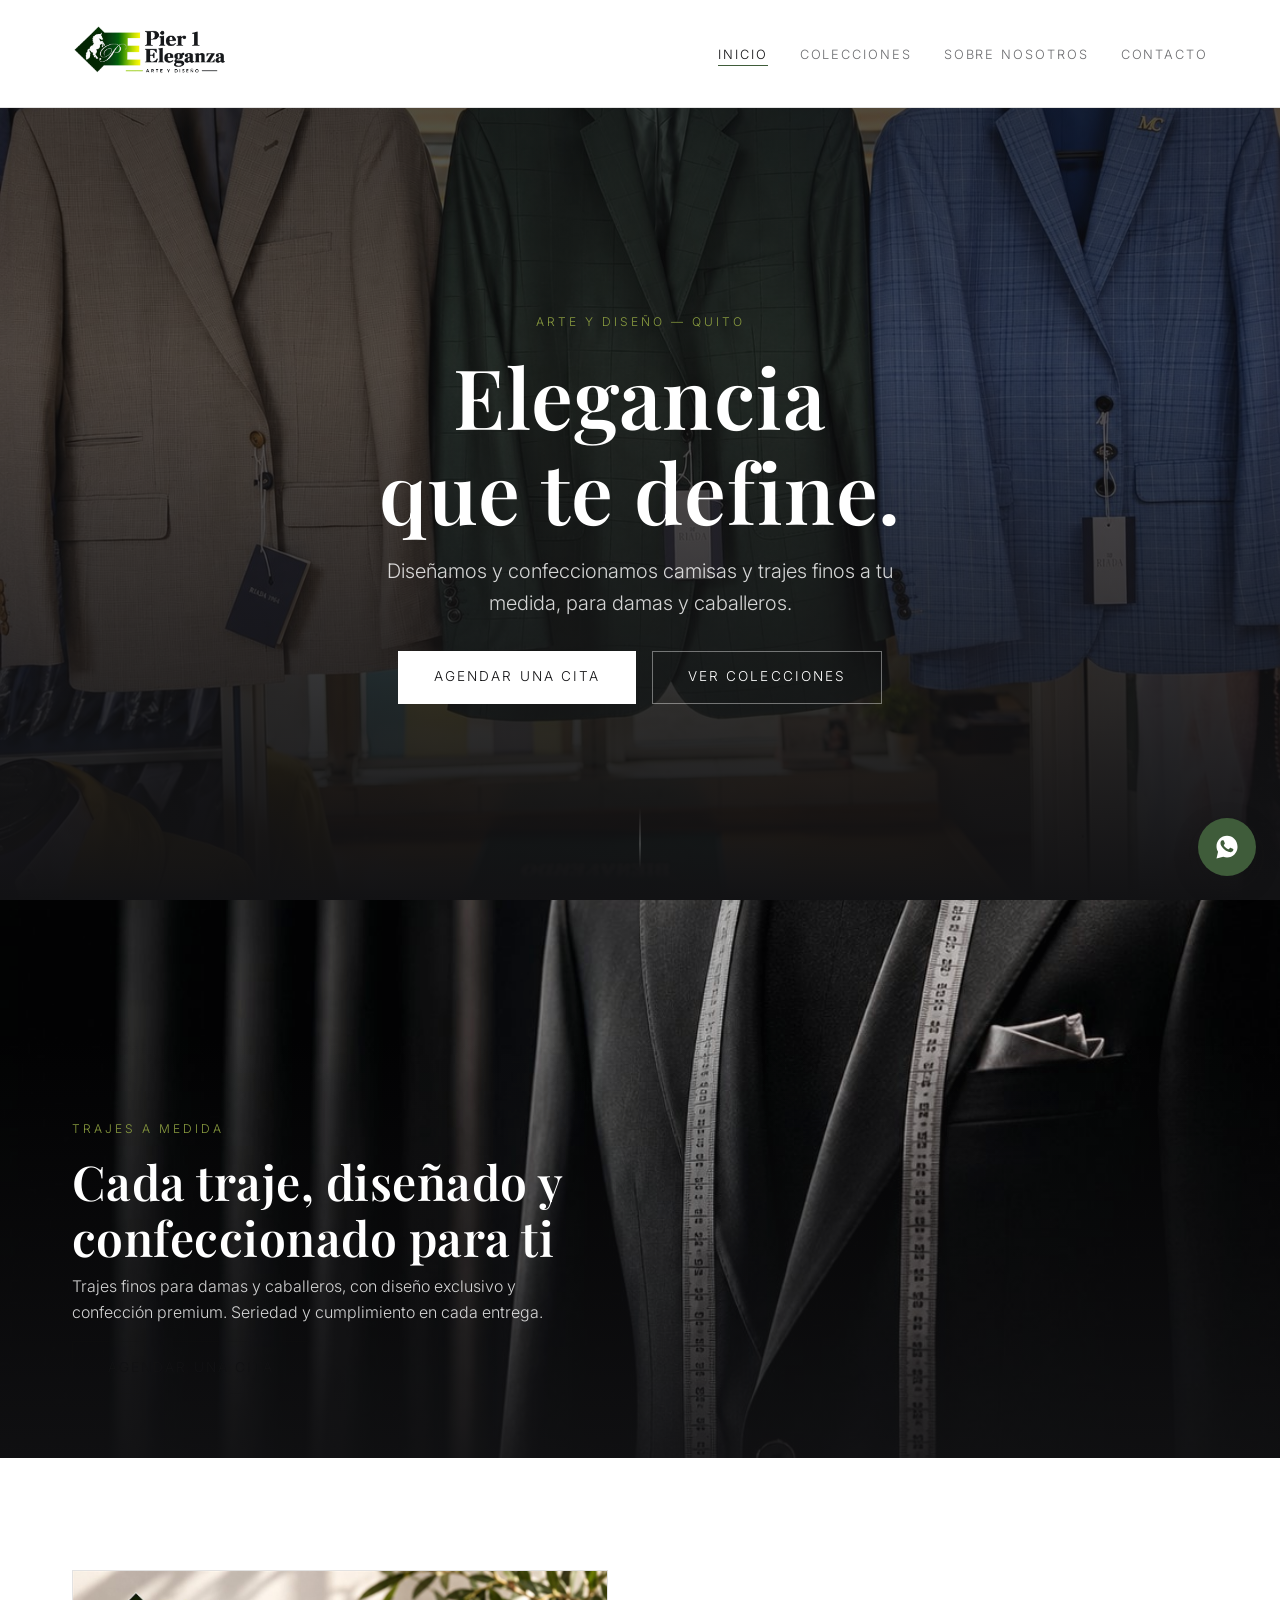
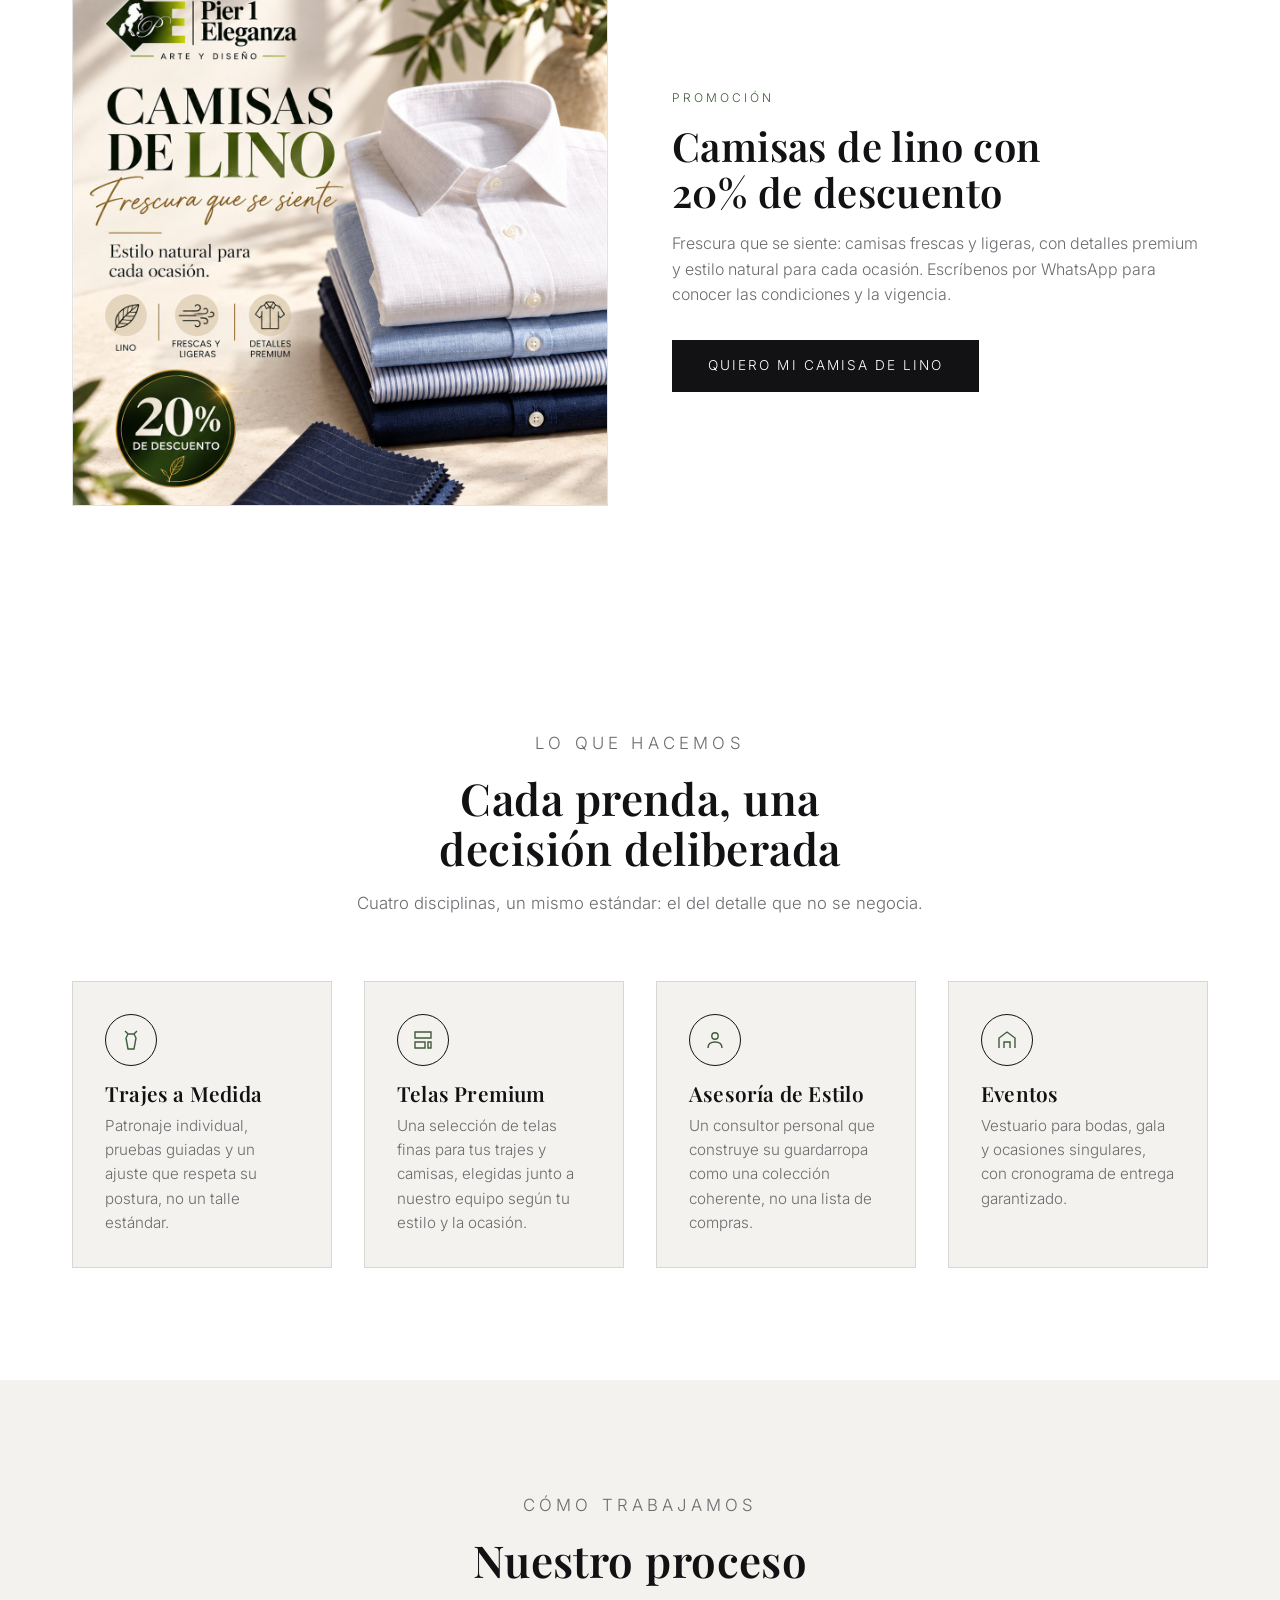
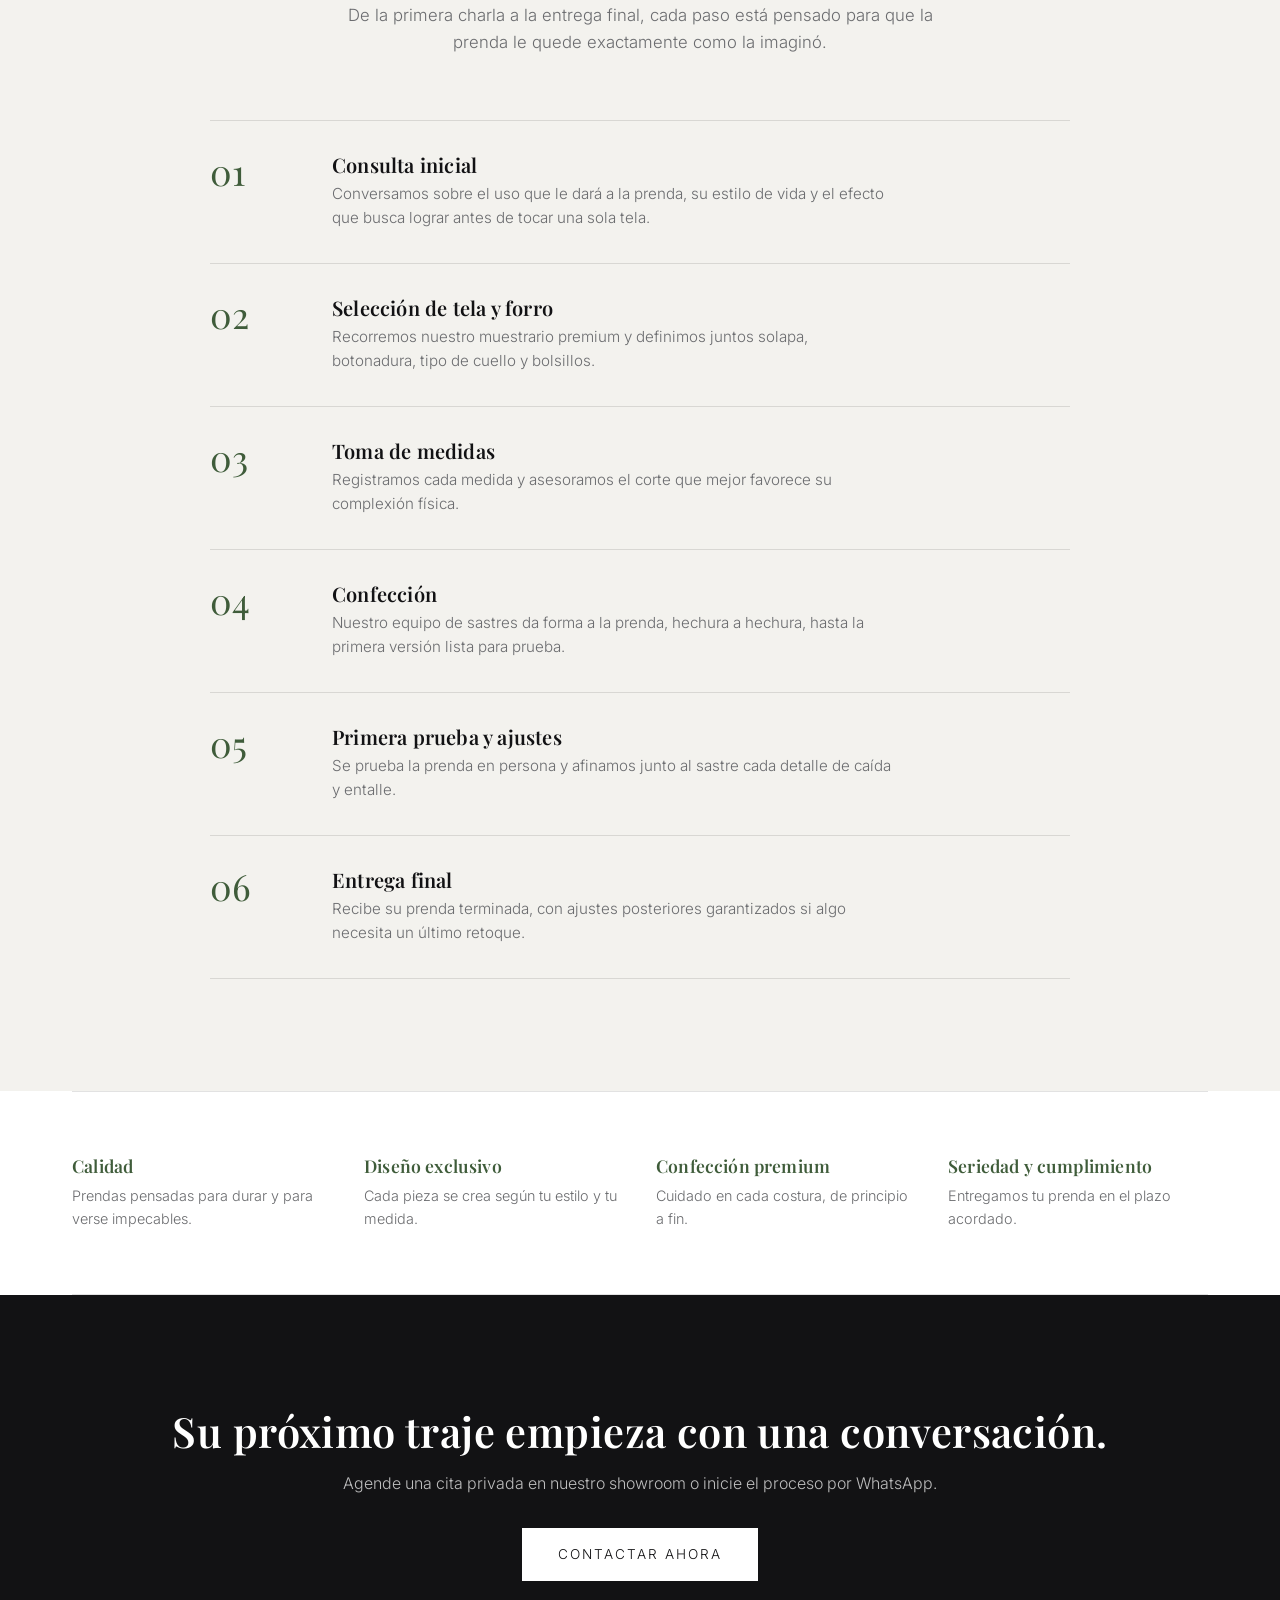
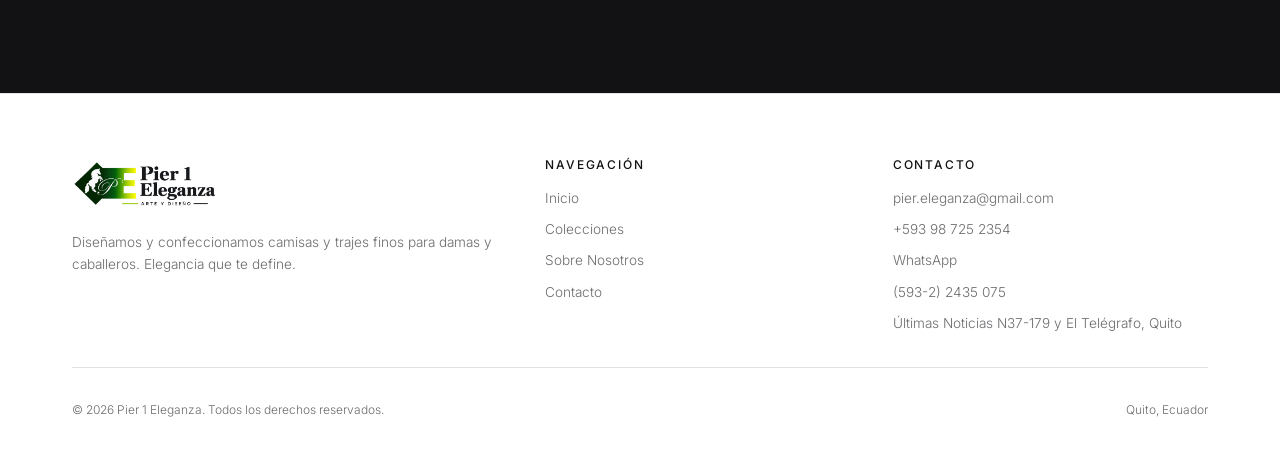
==== commit fe9768e8: "Accesibilidad y rendimiento segun la guia web-design-guidelines - Enlace para saltar al contenido, t" ====
--- a/index.html
+++ b/index.html
@@ -3,6 +3,7 @@
 <head>
   <meta charset="UTF-8">
   <meta name="viewport" content="width=device-width, initial-scale=1.0">
+  <meta name="theme-color" content="#ffffff">
   <title>Pier 1 Eleganza — Sastrería a Medida de Lujo</title>
   <meta name="description" content="Pier 1 Eleganza, arte y diseño: diseñamos y confeccionamos camisas y trajes finos a medida para damas y caballeros en Quito.">
   <link rel="canonical" href="https://pauljkdy33.github.io/pier1-eleganza/">
@@ -24,13 +25,15 @@
 </head>
 <body>
 
+  <a class="skip-link" href="#contenido">Saltar al contenido</a>
+
   <header class="site-header">
     <nav class="nav container">
-      <a href="index.html" class="brand"><img src="assets/img/logo-onlight.png" alt="Pier 1 Eleganza"></a>
-      <button class="nav-toggle" aria-label="Abrir menú" aria-expanded="false">
+      <a href="index.html" class="brand"><img src="assets/img/logo-onlight.png" width="1981" height="793" alt="Pier 1 Eleganza"></a>
+      <button class="nav-toggle" aria-label="Abrir menú" aria-expanded="false" aria-controls="menu-principal">
         <span></span><span></span><span></span>
       </button>
-      <ul class="nav-links">
+      <ul class="nav-links" id="menu-principal">
         <li><a href="index.html">Inicio</a></li>
         <li><a href="colecciones.html">Colecciones</a></li>
         <li><a href="nosotros.html">Sobre Nosotros</a></li>
@@ -39,11 +42,11 @@
     </nav>
   </header>
 
-  <main>
+  <main id="contenido">
     <!-- HERO -->
     <section class="hero">
       <div class="hero-media">
-        <img src="assets/img/hero-fondo1.jpg" alt="Sacos a medida Pier 1 Eleganza exhibidos en el showroom">
+        <img src="assets/img/hero-fondo1.jpg" width="1448" height="1086" alt="Sacos a medida Pier 1 Eleganza exhibidos en el showroom" fetchpriority="high">
       </div>
       <div class="hero-content">
         <p class="eyebrow">Arte y diseño — Quito</p>
@@ -60,7 +63,7 @@
     <!-- PIEZA DESTACADA -->
     <section class="feature-banner reveal">
       <div class="feature-media">
-        <img src="assets/img/feature-traje.jpg" alt="Traje a medida con cinta métrica sobre maniquí, Pier 1 Eleganza">
+        <img src="assets/img/feature-traje.jpg" width="1122" height="1402" alt="Traje a medida con cinta métrica sobre maniquí, Pier 1 Eleganza" loading="lazy">
       </div>
       <div class="feature-content container">
         <p class="eyebrow">Trajes a medida</p>
@@ -74,7 +77,7 @@
     <section class="section promo-section">
       <div class="container promo-grid">
         <div class="promo-media reveal">
-          <img src="assets/img/promo-camisas.jpg" alt="Camisas de lino con 20% de descuento, frescura que se siente, Pier 1 Eleganza" loading="lazy">
+          <img src="assets/img/promo-camisas.jpg" width="1200" height="1200" alt="Camisas de lino con 20% de descuento, frescura que se siente, Pier 1 Eleganza" loading="lazy">
         </div>
         <div class="promo-text reveal">
           <p class="eyebrow">Promoción</p>
@@ -222,11 +225,11 @@
     <div class="container">
       <div class="footer-grid">
         <div class="footer-brand">
-          <a href="index.html" class="brand"><img src="assets/img/logo-onlight.png" alt="Pier 1 Eleganza"></a>
+          <a href="index.html" class="brand"><img src="assets/img/logo-onlight.png" width="1981" height="793" alt="Pier 1 Eleganza"></a>
           <p>Diseñamos y confeccionamos camisas y trajes finos para damas y caballeros. Elegancia que te define.</p>
         </div>
         <div class="footer-col">
-          <h4>Navegación</h4>
+          <h3>Navegación</h3>
           <ul>
             <li><a href="index.html">Inicio</a></li>
             <li><a href="colecciones.html">Colecciones</a></li>
@@ -235,7 +238,7 @@
           </ul>
         </div>
         <div class="footer-col">
-          <h4>Contacto</h4>
+          <h3>Contacto</h3>
           <ul>
             <li><a href="mailto:pier.eleganza@gmail.com">pier.eleganza@gmail.com</a></li>
             <li><a href="tel:+593987252354">+593 98 725 2354</a></li>
--- a/assets/css/styles.css
+++ b/assets/css/styles.css
@@ -908,7 +908,7 @@
   margin-bottom: var(--space-sm);
 }
 
-.footer-col h4 {
+.footer-col h3 {
   font-family: var(--font-sans);
   font-size: 0.75rem;
   letter-spacing: 0.15em;
@@ -996,3 +996,94 @@
     scroll-behavior: auto;
   }
 }
+
+/* ---------- Accesibilidad y detalles de interaccion ---------- */
+html {
+  scroll-padding-top: calc(var(--header-height) + 1rem);
+}
+
+h1, h2, h3 {
+  text-wrap: balance;
+}
+
+a, button {
+  touch-action: manipulation;
+  -webkit-tap-highlight-color: rgba(63, 92, 58, 0.15);
+}
+
+.skip-link {
+  position: absolute;
+  left: 1rem;
+  top: -4rem;
+  z-index: 300;
+  background: var(--color-black);
+  color: var(--color-white);
+  padding: 0.7rem 1.2rem;
+  font-size: 0.85rem;
+  transition: top var(--transition);
+}
+
+.skip-link:focus {
+  top: 1rem;
+}
+
+a:focus-visible,
+button:focus-visible,
+.btn:focus-visible {
+  outline: 2px solid var(--color-accent);
+  outline-offset: 3px;
+}
+
+.hero a:focus-visible,
+.cta-band a:focus-visible,
+.feature-banner a:focus-visible,
+.nav-toggle.is-open:focus-visible,
+.nav-links a:focus-visible {
+  outline-color: var(--color-accent-strong);
+}
+
+.form-group input:focus-visible,
+.form-group textarea:focus-visible {
+  outline: none;
+  box-shadow: 0 0 0 2px var(--color-accent);
+}
+
+.form-group input[aria-invalid="true"],
+.form-group textarea[aria-invalid="true"] {
+  border-color: #9b2c2c;
+}
+
+.form-error {
+  color: #9b2c2c;
+  font-size: 0.9rem;
+}
+
+.contact-info h2 {
+  font-size: 1rem;
+  letter-spacing: 0.1em;
+  text-transform: uppercase;
+  color: var(--color-accent);
+  margin-bottom: 0.4rem;
+}
+
+@media (max-width: 860px) {
+  .nav-links {
+    visibility: hidden;
+    transition: transform var(--transition), visibility 0s linear 0.35s;
+  }
+
+  .nav-links.is-open {
+    visibility: visible;
+    transition-delay: 0s;
+  }
+}
+
+@media (prefers-reduced-motion: reduce) {
+  *,
+  *::before,
+  *::after {
+    transition-duration: 0.01ms !important;
+    transition-delay: 0s !important;
+    animation-duration: 0.01ms !important;
+  }
+}
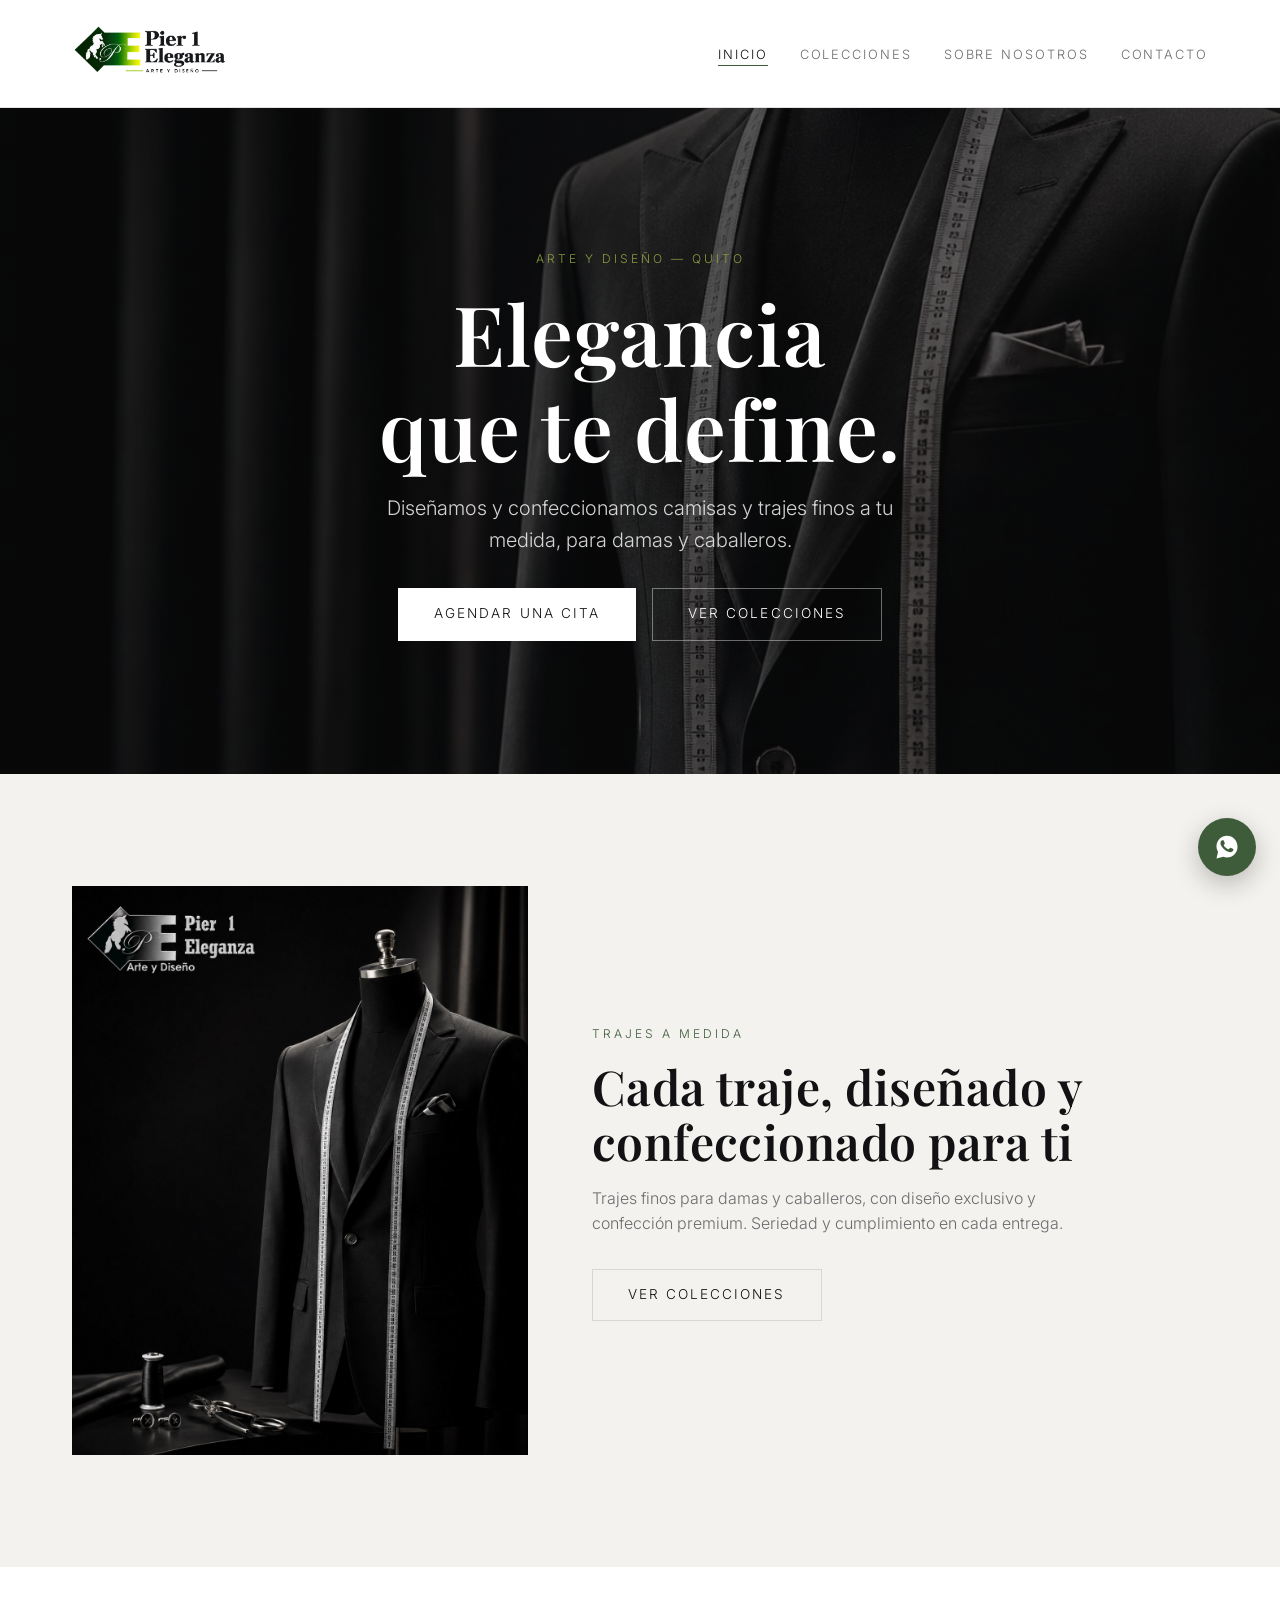
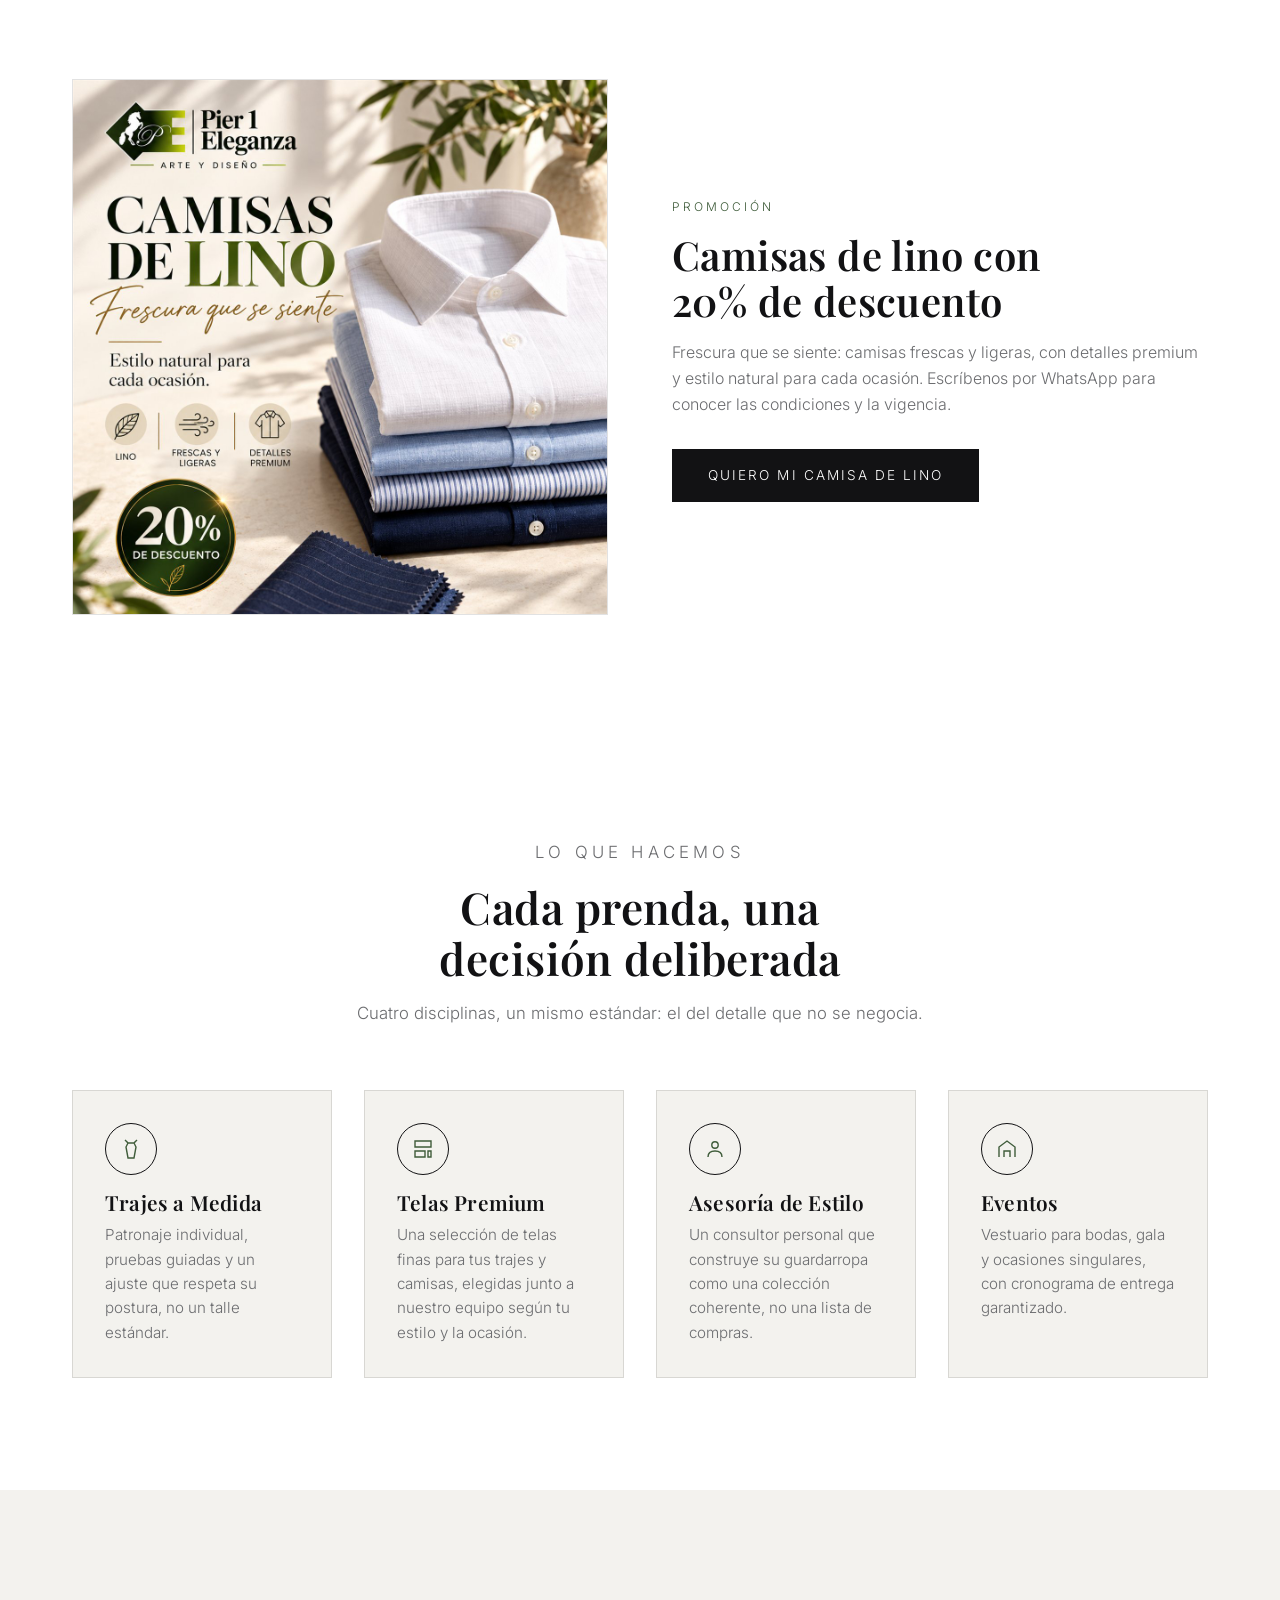
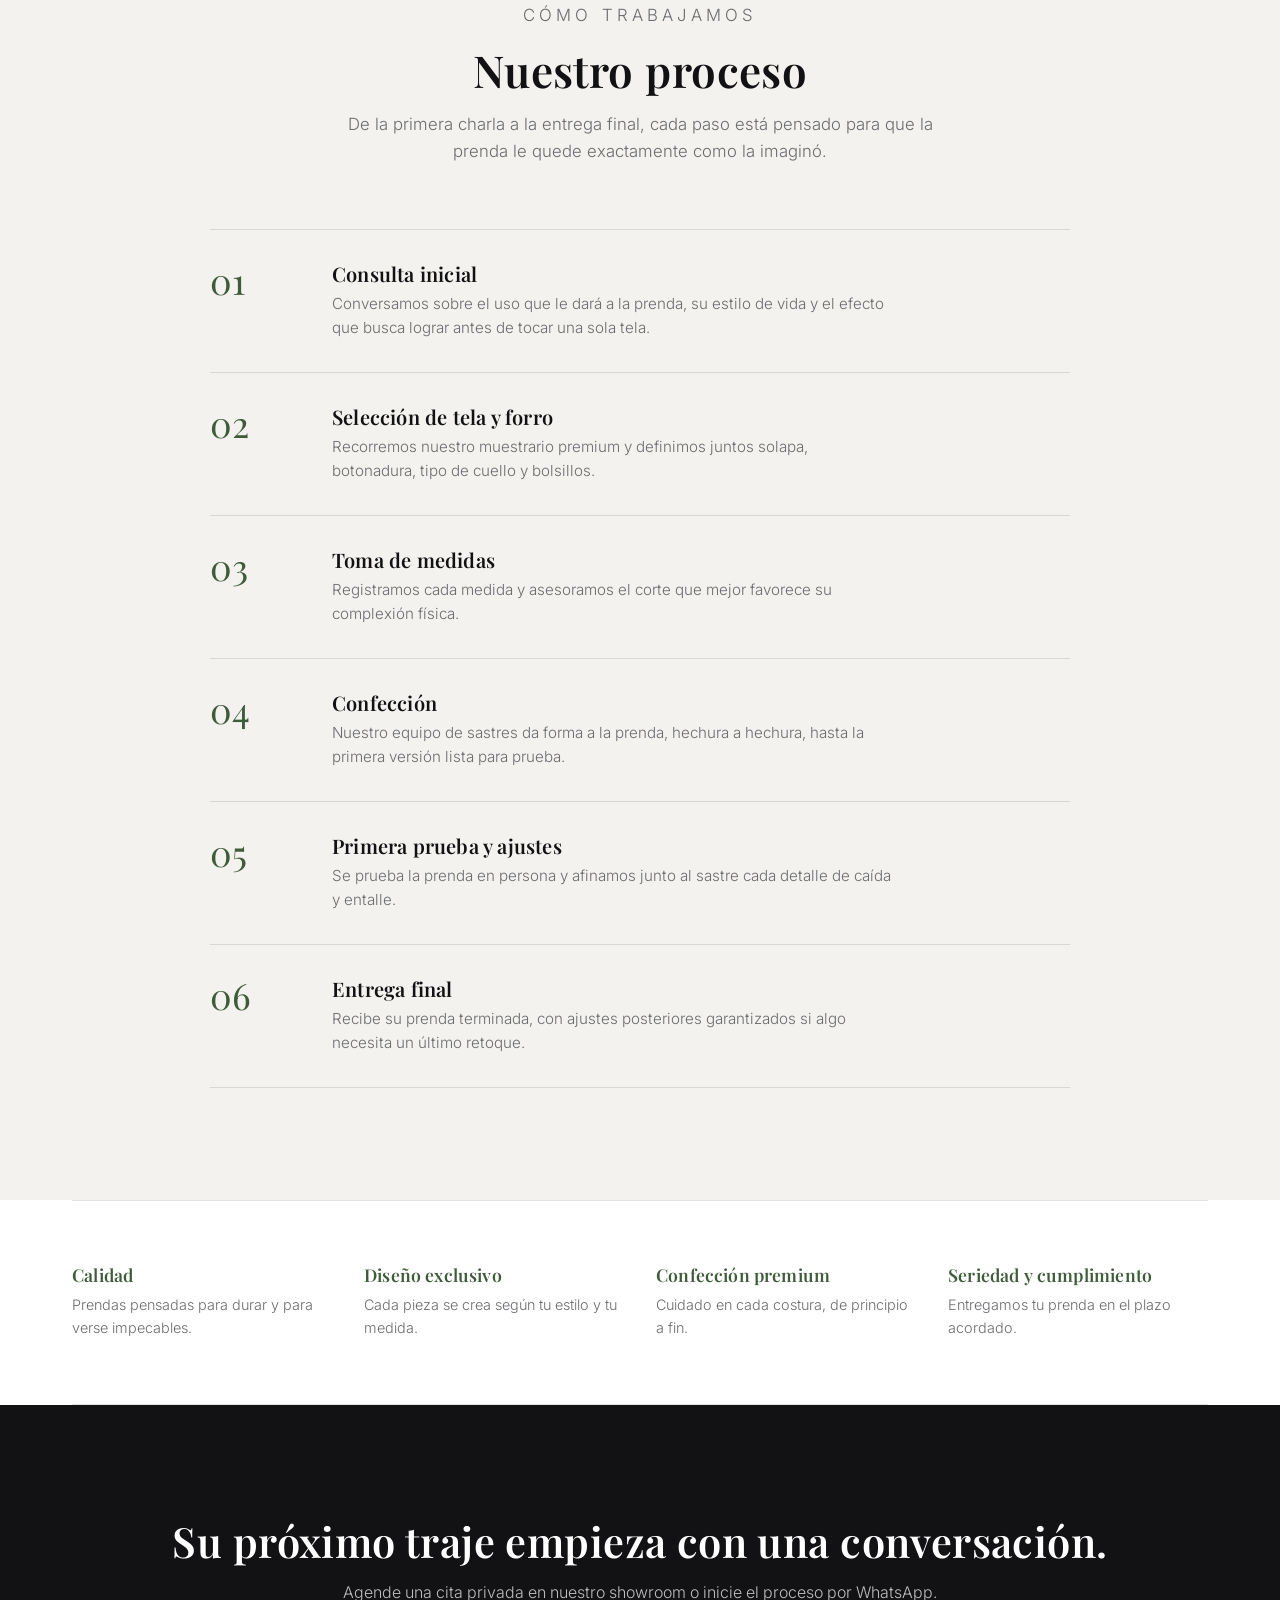
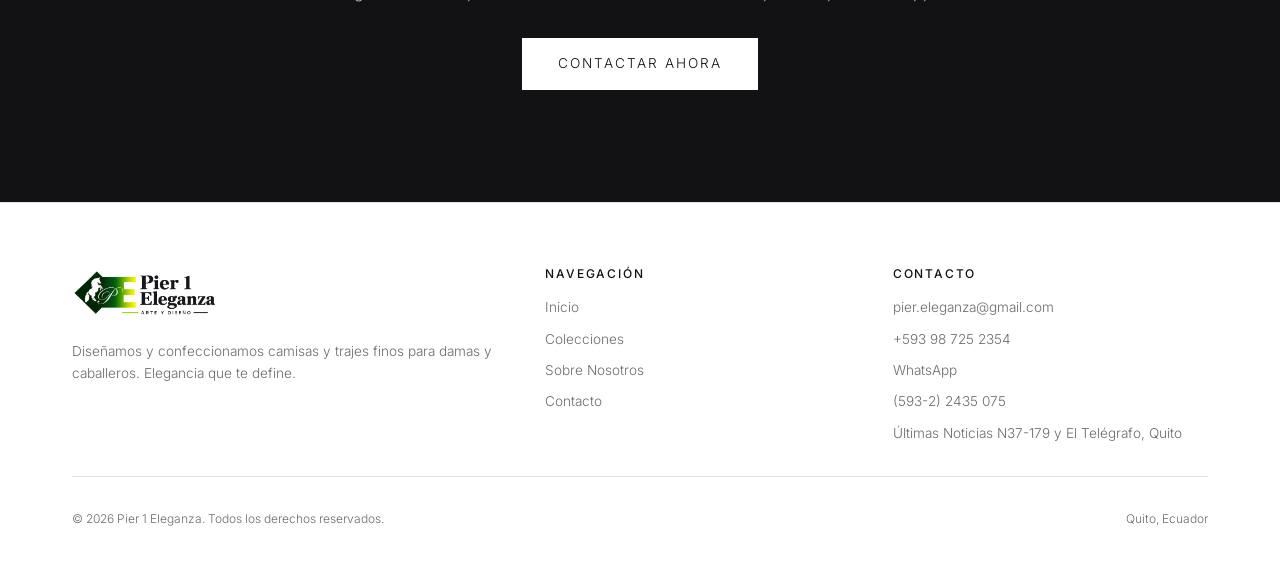
==== commit 3cb94f4a: "Inicio: hero con foto de estudio y bloque dividido de trajes a medida - Hero mas corto, con foto lim" ====
--- a/index.html
+++ b/index.html
@@ -46,7 +46,7 @@
     <!-- HERO -->
     <section class="hero">
       <div class="hero-media">
-        <img src="assets/img/hero-fondo1.jpg" width="1448" height="1086" alt="Sacos a medida Pier 1 Eleganza exhibidos en el showroom" fetchpriority="high">
+        <img src="assets/img/hero-estudio.jpg" width="1122" height="1402" alt="Traje negro con cinta métrica sobre un maniquí, Pier 1 Eleganza" fetchpriority="high">
       </div>
       <div class="hero-content">
         <p class="eyebrow">Arte y diseño — Quito</p>
@@ -60,16 +60,18 @@
       <span class="scroll-cue" aria-hidden="true"></span>
     </section>
 
-    <!-- PIEZA DESTACADA -->
-    <section class="feature-banner reveal">
-      <div class="feature-media">
-        <img src="assets/img/feature-traje.jpg" width="1122" height="1402" alt="Traje a medida con cinta métrica sobre maniquí, Pier 1 Eleganza" loading="lazy">
-      </div>
-      <div class="feature-content container">
-        <p class="eyebrow">Trajes a medida</p>
-        <h2>Cada traje, diseñado y confeccionado para ti</h2>
-        <p>Trajes finos para damas y caballeros, con diseño exclusivo y confección premium. Seriedad y cumplimiento en cada entrega.</p>
-        <a href="contacto.html" class="btn btn-outline">Agendar una cita</a>
+    <!-- TRAJES A MEDIDA -->
+    <section class="section feature-split">
+      <div class="container feature-grid">
+        <div class="feature-photo reveal">
+          <img src="assets/img/feature-traje.jpg" width="1122" height="1402" alt="Traje negro a medida con cinta métrica sobre un maniquí, Pier 1 Eleganza" loading="lazy">
+        </div>
+        <div class="feature-text reveal">
+          <p class="eyebrow">Trajes a medida</p>
+          <h2>Cada traje, diseñado y confeccionado para ti</h2>
+          <p>Trajes finos para damas y caballeros, con diseño exclusivo y confección premium. Seriedad y cumplimiento en cada entrega.</p>
+          <a href="colecciones.html" class="btn btn-outline">Ver colecciones</a>
+        </div>
       </div>
     </section>
 
--- a/assets/css/styles.css
+++ b/assets/css/styles.css
@@ -339,7 +339,7 @@
 /* ---------- Hero ---------- */
 .hero {
   position: relative;
-  min-height: 100vh;
+  min-height: min(86vh, 860px);
   padding-top: var(--header-height);
   display: flex;
   align-items: center;
@@ -360,14 +360,15 @@
   width: 100%;
   height: 100%;
   object-fit: cover;
-  opacity: 0.55;
+  object-position: center 38%;
+  opacity: 0.7;
 }
 
 .hero-media::after {
   content: '';
   position: absolute;
   inset: 0;
-  background: linear-gradient(180deg, rgba(10, 10, 11, 0.55) 0%, rgba(10, 10, 11, 0.35) 40%, var(--color-black) 100%);
+  background: linear-gradient(180deg, rgba(10, 10, 11, 0.5) 0%, rgba(10, 10, 11, 0.4) 100%);
 }
 
 .hero-content {
@@ -644,65 +645,40 @@
   }
 }
 
-/* ---------- Banner de pieza destacada ---------- */
-.feature-banner {
-  position: relative;
-  min-height: 62vh;
-  display: flex;
-  align-items: flex-end;
-  overflow: hidden;
-  background: var(--color-black);
-}
-
-.feature-media {
-  position: absolute;
-  inset: 0;
-}
-
-.feature-media img {
+/* ---------- Bloque de trajes a medida (foto vertical + texto) ---------- */
+.feature-split {
+  background: var(--color-bg-alt);
+}
+
+.feature-grid {
+  display: grid;
+  grid-template-columns: 0.85fr 1.15fr;
+  gap: var(--space-lg);
+  align-items: center;
+}
+
+.feature-photo img {
   width: 100%;
-  height: 100%;
+  height: auto;
+  aspect-ratio: 4 / 5;
   object-fit: cover;
-  opacity: 0.85;
-}
-
-.feature-media::after {
-  content: '';
-  position: absolute;
-  inset: 0;
-  background: linear-gradient(180deg, rgba(18, 18, 20, 0) 25%, rgba(18, 18, 20, 0.85) 100%);
-}
-
-.feature-content {
-  position: relative;
-  z-index: 1;
-  color: var(--color-white);
-  padding-bottom: var(--space-lg);
-}
-
-.feature-content .eyebrow {
-  color: var(--color-accent-strong);
-}
-
-.feature-content h2 {
+}
+
+.feature-text h2 {
   font-size: clamp(1.9rem, 4vw, 3rem);
-  margin-bottom: 0.6rem;
-  color: var(--color-white);
-  max-width: 640px;
-}
-
-.feature-content p {
+  margin-bottom: var(--space-sm);
+}
+
+.feature-text p:not(.eyebrow) {
+  color: var(--color-text-muted);
   max-width: 520px;
-  margin-bottom: var(--space-sm);
-  color: rgba(255, 255, 255, 0.82);
-}
-
-.feature-note {
-  font-size: 0.8rem;
-  letter-spacing: 0.1em;
-  text-transform: uppercase;
-  color: rgba(255, 255, 255, 0.6);
   margin-bottom: var(--space-md);
+}
+
+@media (max-width: 860px) {
+  .feature-grid {
+    grid-template-columns: 1fr;
+  }
 }
 
 /* ---------- Galería de categorías (pantalla completa) ---------- */
@@ -1036,7 +1012,6 @@
 
 .hero a:focus-visible,
 .cta-band a:focus-visible,
-.feature-banner a:focus-visible,
 .nav-toggle.is-open:focus-visible,
 .nav-links a:focus-visible {
   outline-color: var(--color-accent-strong);
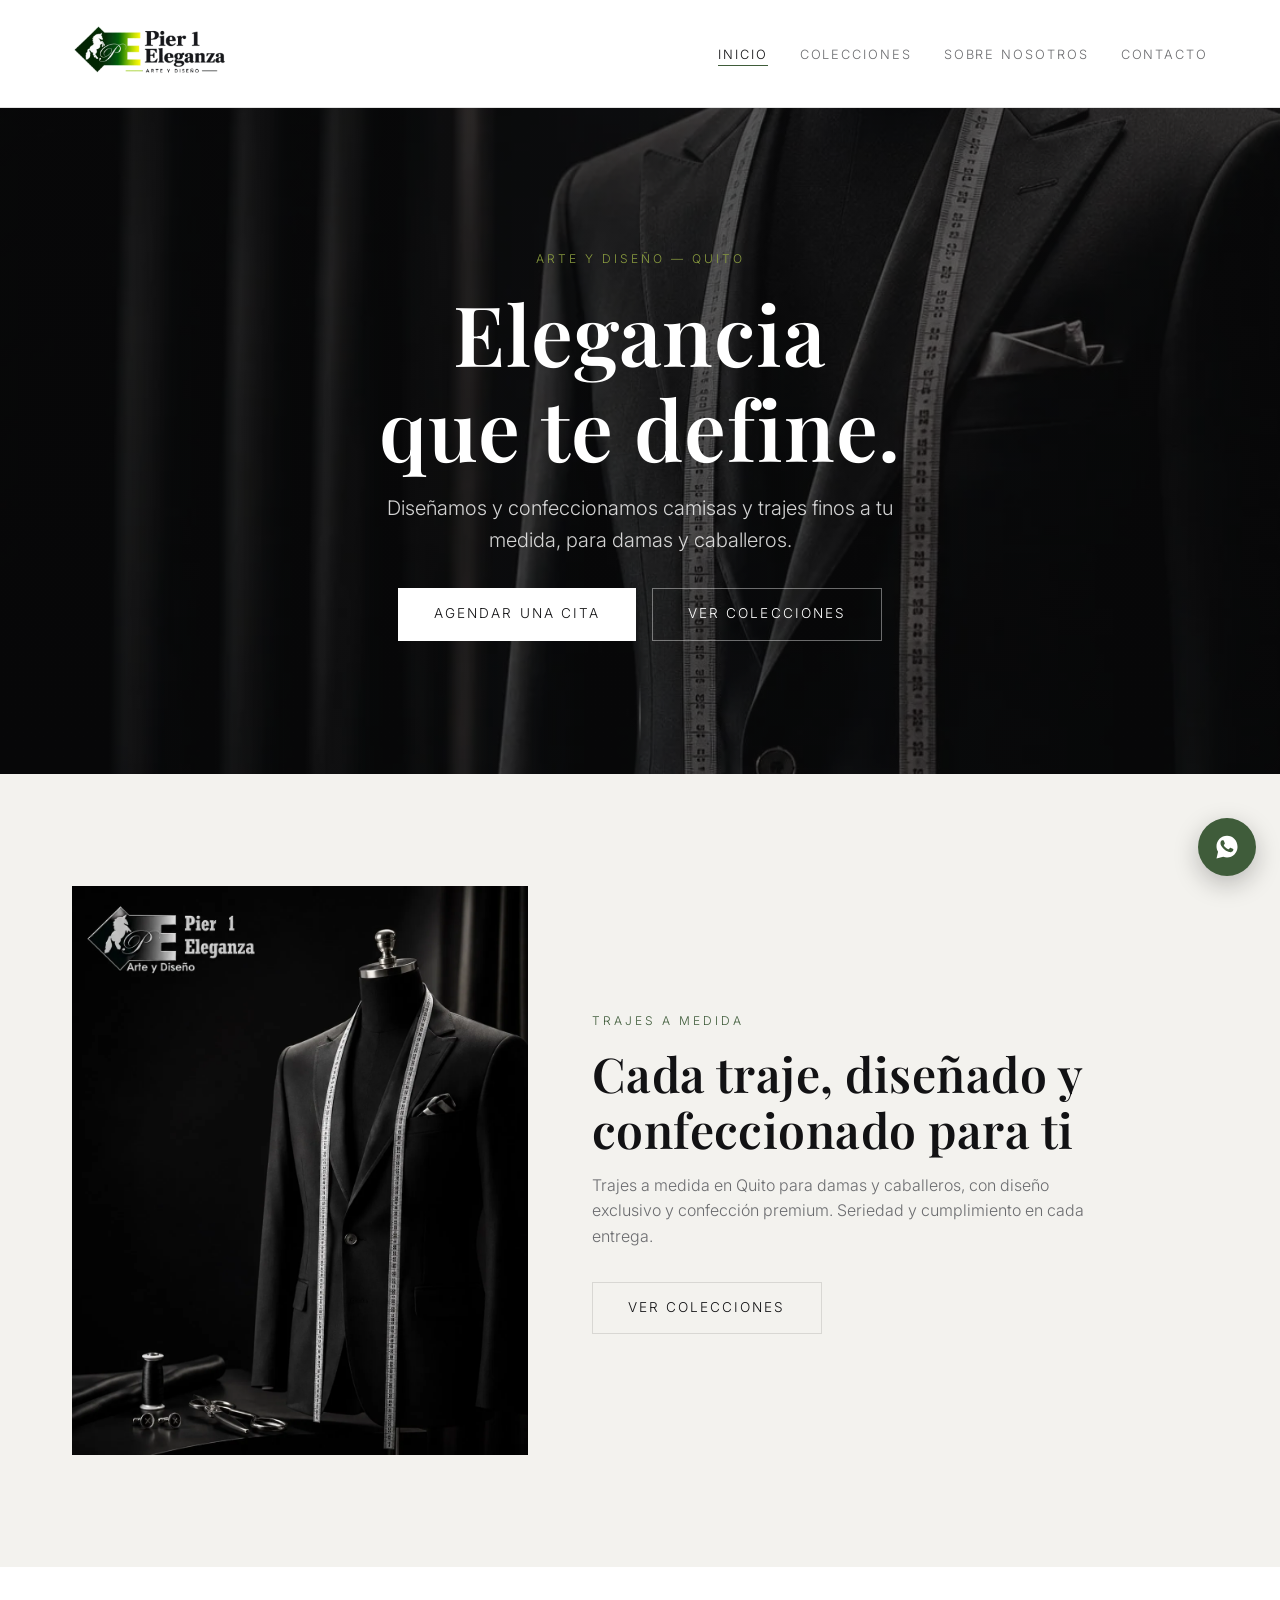
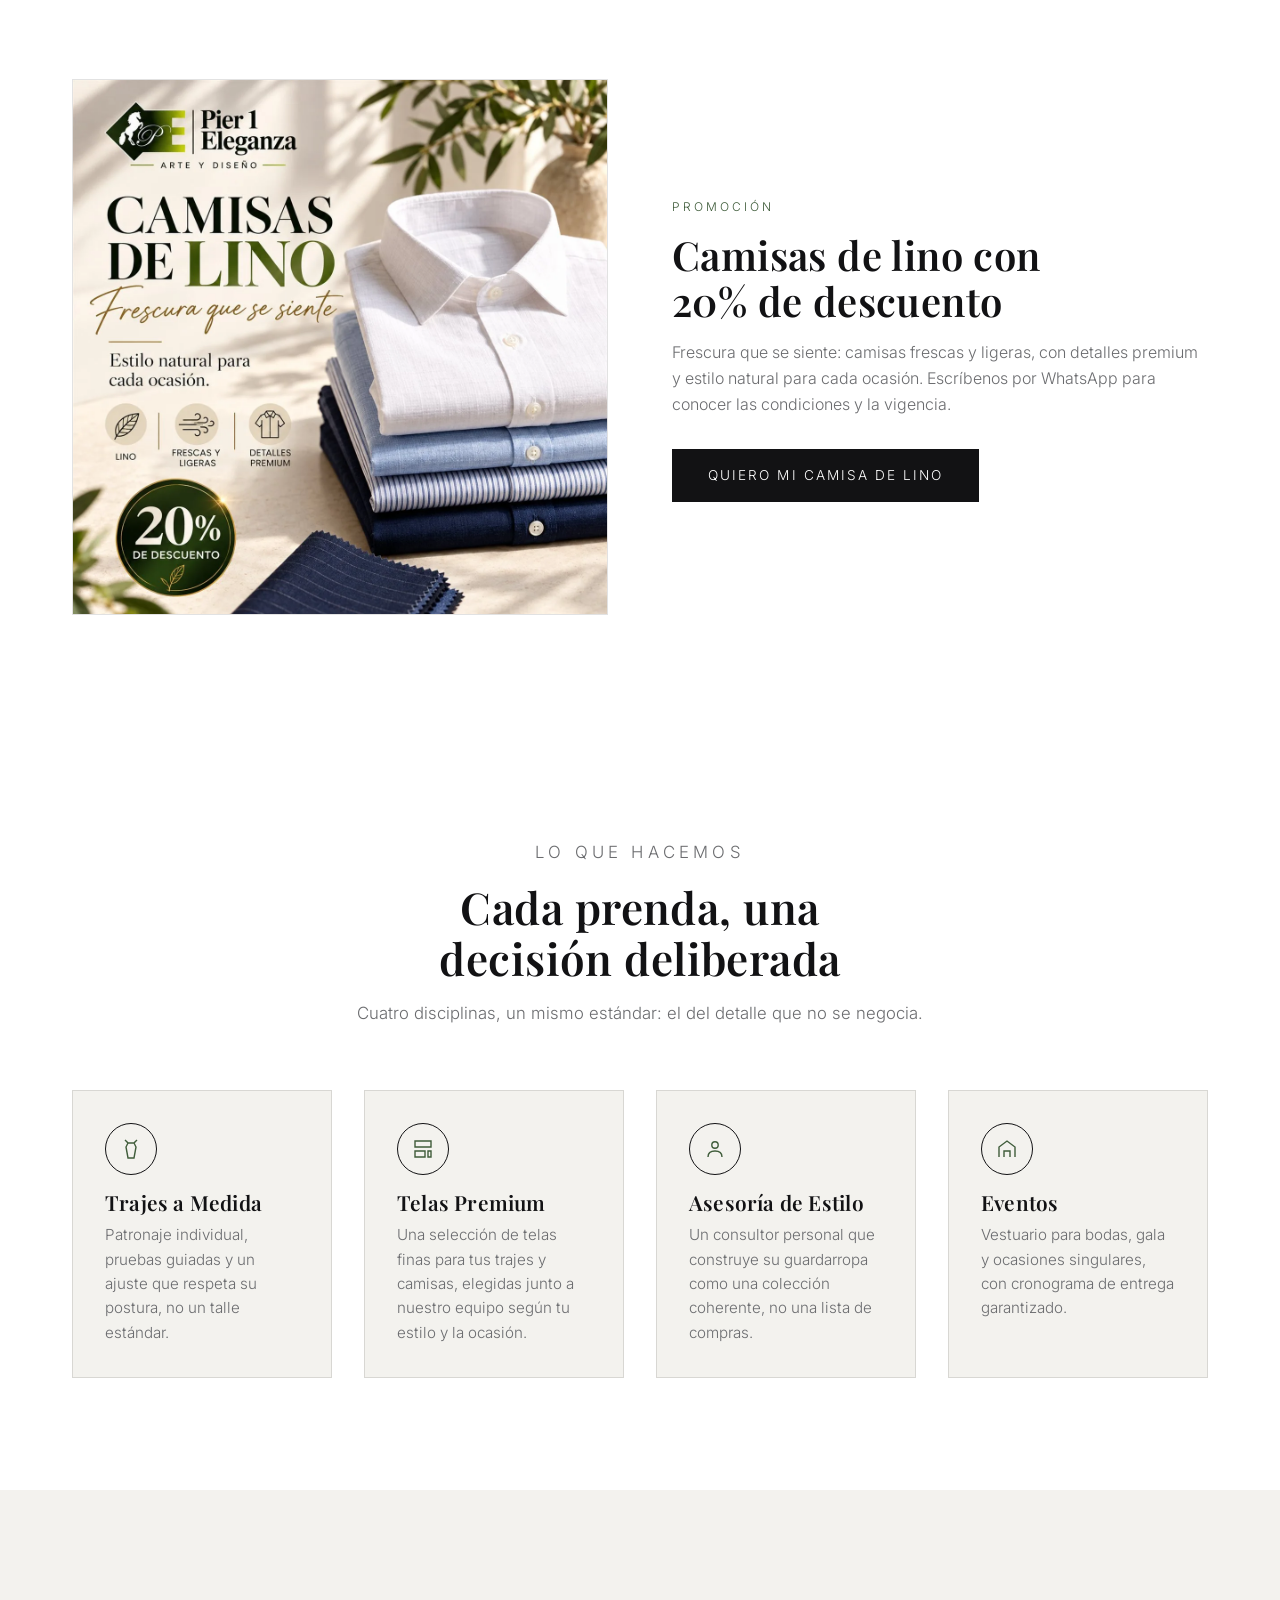
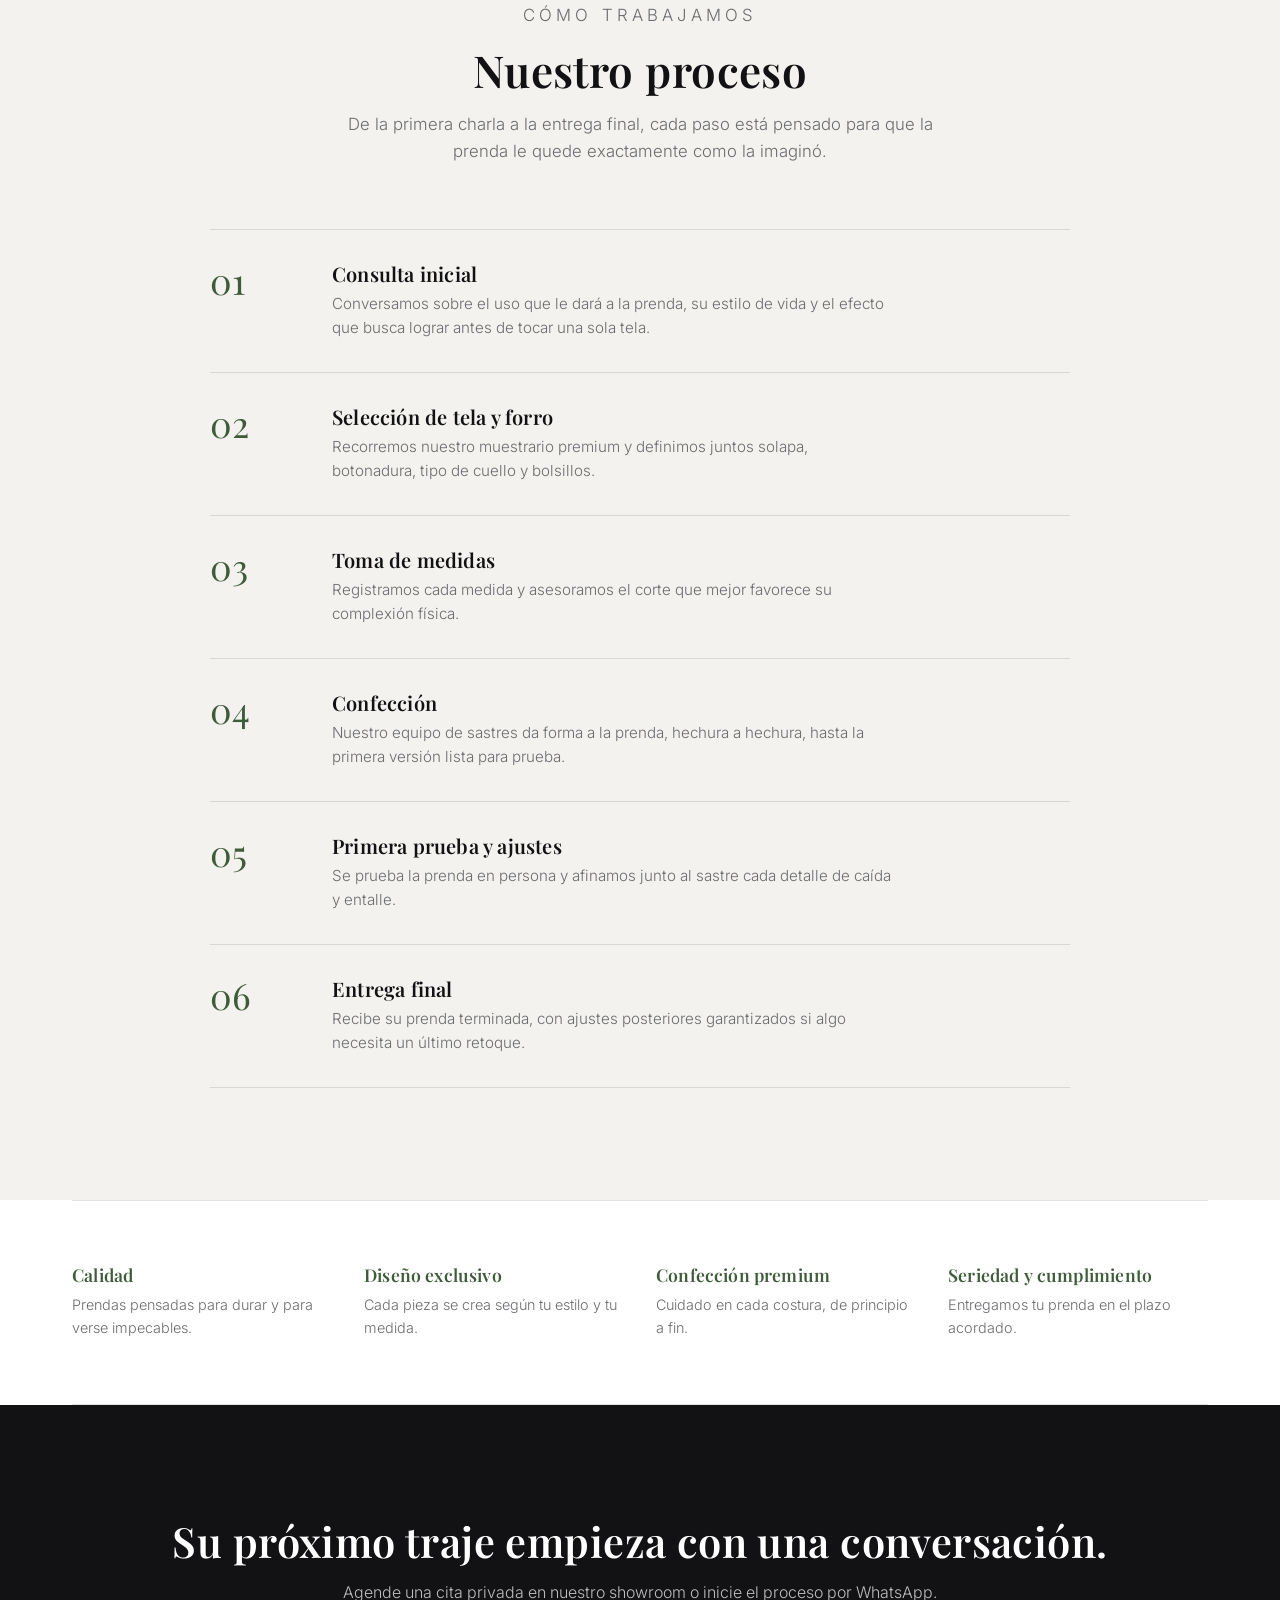
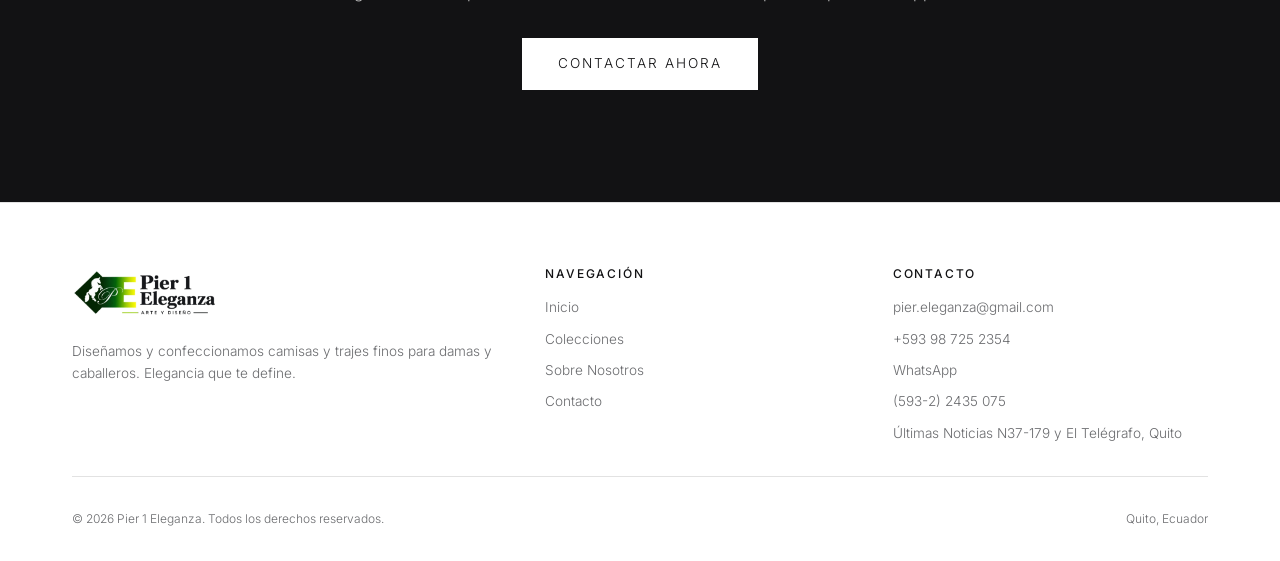
==== commit 5df1a5ee: "SEO local, velocidad y pagina 404 - Titulos y descripciones con Quito, datos estructurados de negoci" ====
--- a/index.html
+++ b/index.html
@@ -4,32 +4,51 @@
   <meta charset="UTF-8">
   <meta name="viewport" content="width=device-width, initial-scale=1.0">
   <meta name="theme-color" content="#ffffff">
-  <title>Pier 1 Eleganza — Sastrería a Medida de Lujo</title>
-  <meta name="description" content="Pier 1 Eleganza, arte y diseño: diseñamos y confeccionamos camisas y trajes finos a medida para damas y caballeros en Quito.">
+  <title>Pier 1 Eleganza — Sastrería en Quito, Camisas y Trajes a Medida</title>
+  <meta name="description" content="Pier 1 Eleganza, arte y diseño en Quito: diseñamos y confeccionamos camisas y trajes finos a medida para damas y caballeros. Agenda tu cita.">
   <link rel="canonical" href="https://pauljkdy33.github.io/pier1-eleganza/">
 
   <!-- Open Graph -->
   <meta property="og:type" content="website">
-  <meta property="og:title" content="Pier 1 Eleganza — Sastrería a Medida de Lujo">
-  <meta property="og:description" content="Elegancia que te define. Camisas y trajes finos a medida para damas y caballeros.">
+  <meta property="og:title" content="Pier 1 Eleganza — Sastrería en Quito, Camisas y Trajes a Medida">
+  <meta property="og:description" content="Pier 1 Eleganza, arte y diseño en Quito: diseñamos y confeccionamos camisas y trajes finos a medida para damas y caballeros. Agenda tu cita.">
   <meta property="og:image" content="https://pauljkdy33.github.io/pier1-eleganza/assets/img/og-image.jpg">
   <meta property="og:url" content="https://pauljkdy33.github.io/pier1-eleganza/">
-  <meta property="og:locale" content="es_ES">
+  <meta property="og:locale" content="es_EC">
   <meta name="twitter:card" content="summary_large_image">
 
-  <link rel="icon" type="image/png" href="assets/img/logo-icon-original.png">
+  <link rel="icon" type="image/png" sizes="128x128" href="assets/img/favicon-128.png">
+  <link rel="apple-touch-icon" href="assets/img/apple-touch-icon.png">
   <link rel="preconnect" href="https://fonts.googleapis.com">
   <link rel="preconnect" href="https://fonts.gstatic.com" crossorigin>
-  <link href="https://fonts.googleapis.com/css2?family=Playfair+Display:wght@500;600;700&family=Inter:wght@300;400;500;600&display=swap" rel="stylesheet">
+  <link href="https://fonts.googleapis.com/css2?family=Playfair+Display:wght@500;600&family=Inter:wght@300;500&display=swap" rel="stylesheet">
   <link rel="stylesheet" href="assets/css/styles.css">
-</head>
+  <script type="application/ld+json">
+  {
+    "@context": "https://schema.org",
+    "@type": "ClothingStore",
+    "name": "Pier 1 Eleganza",
+    "description": "Diseñamos y confeccionamos camisas y trajes finos a medida para damas y caballeros en Quito.",
+    "url": "https://pauljkdy33.github.io/pier1-eleganza/",
+    "image": "https://pauljkdy33.github.io/pier1-eleganza/assets/img/og-image.jpg",
+    "telephone": "+593987252354",
+    "email": "pier.eleganza@gmail.com",
+    "address": {
+      "@type": "PostalAddress",
+      "streetAddress": "Últimas Noticias N37-179 y El Telégrafo",
+      "addressLocality": "Quito",
+      "addressCountry": "EC"
+    },
+    "areaServed": "Quito"
+  }
+  </script></head>
 <body>
 
   <a class="skip-link" href="#contenido">Saltar al contenido</a>
 
   <header class="site-header">
     <nav class="nav container">
-      <a href="index.html" class="brand"><img src="assets/img/logo-onlight.png" width="1981" height="793" alt="Pier 1 Eleganza"></a>
+      <a href="index.html" class="brand"><img src="assets/img/logo-onlight.webp" width="480" height="192" alt="Pier 1 Eleganza"></a>
       <button class="nav-toggle" aria-label="Abrir menú" aria-expanded="false" aria-controls="menu-principal">
         <span></span><span></span><span></span>
       </button>
@@ -46,7 +65,7 @@
     <!-- HERO -->
     <section class="hero">
       <div class="hero-media">
-        <img src="assets/img/hero-estudio.jpg" width="1122" height="1402" alt="Traje negro con cinta métrica sobre un maniquí, Pier 1 Eleganza" fetchpriority="high">
+        <img src="assets/img/hero-estudio.webp" width="1122" height="1402" alt="Traje negro con cinta métrica sobre un maniquí, Pier 1 Eleganza" fetchpriority="high">
       </div>
       <div class="hero-content">
         <p class="eyebrow">Arte y diseño — Quito</p>
@@ -64,12 +83,12 @@
     <section class="section feature-split">
       <div class="container feature-grid">
         <div class="feature-photo reveal">
-          <img src="assets/img/feature-traje.jpg" width="1122" height="1402" alt="Traje negro a medida con cinta métrica sobre un maniquí, Pier 1 Eleganza" loading="lazy">
+          <img src="assets/img/feature-traje.webp" width="1122" height="1402" alt="Traje negro a medida con cinta métrica sobre un maniquí, Pier 1 Eleganza" loading="lazy">
         </div>
         <div class="feature-text reveal">
           <p class="eyebrow">Trajes a medida</p>
           <h2>Cada traje, diseñado y confeccionado para ti</h2>
-          <p>Trajes finos para damas y caballeros, con diseño exclusivo y confección premium. Seriedad y cumplimiento en cada entrega.</p>
+          <p>Trajes a medida en Quito para damas y caballeros, con diseño exclusivo y confección premium. Seriedad y cumplimiento en cada entrega.</p>
           <a href="colecciones.html" class="btn btn-outline">Ver colecciones</a>
         </div>
       </div>
@@ -79,7 +98,7 @@
     <section class="section promo-section">
       <div class="container promo-grid">
         <div class="promo-media reveal">
-          <img src="assets/img/promo-camisas.jpg" width="1200" height="1200" alt="Camisas de lino con 20% de descuento, frescura que se siente, Pier 1 Eleganza" loading="lazy">
+          <img src="assets/img/promo-camisas.webp" width="1200" height="1200" alt="Camisas de lino con 20% de descuento, frescura que se siente, Pier 1 Eleganza" loading="lazy">
         </div>
         <div class="promo-text reveal">
           <p class="eyebrow">Promoción</p>
@@ -227,7 +246,7 @@
     <div class="container">
       <div class="footer-grid">
         <div class="footer-brand">
-          <a href="index.html" class="brand"><img src="assets/img/logo-onlight.png" width="1981" height="793" alt="Pier 1 Eleganza"></a>
+          <a href="index.html" class="brand"><img src="assets/img/logo-onlight.webp" width="480" height="192" alt="Pier 1 Eleganza"></a>
           <p>Diseñamos y confeccionamos camisas y trajes finos para damas y caballeros. Elegancia que te define.</p>
         </div>
         <div class="footer-col">
--- a/assets/css/styles.css
+++ b/assets/css/styles.css
@@ -1061,4 +1061,15 @@
     transition-delay: 0s !important;
     animation-duration: 0.01ms !important;
   }
+}
+.contact-info a.btn {
+  color: var(--color-black);
+  border-color: var(--color-black);
+  margin-top: 0.6rem;
+  font-size: 0.8rem;
+  padding: 0.7rem 1.6rem;
+}
+
+.contact-info a.btn:hover {
+  color: var(--color-accent);
 }
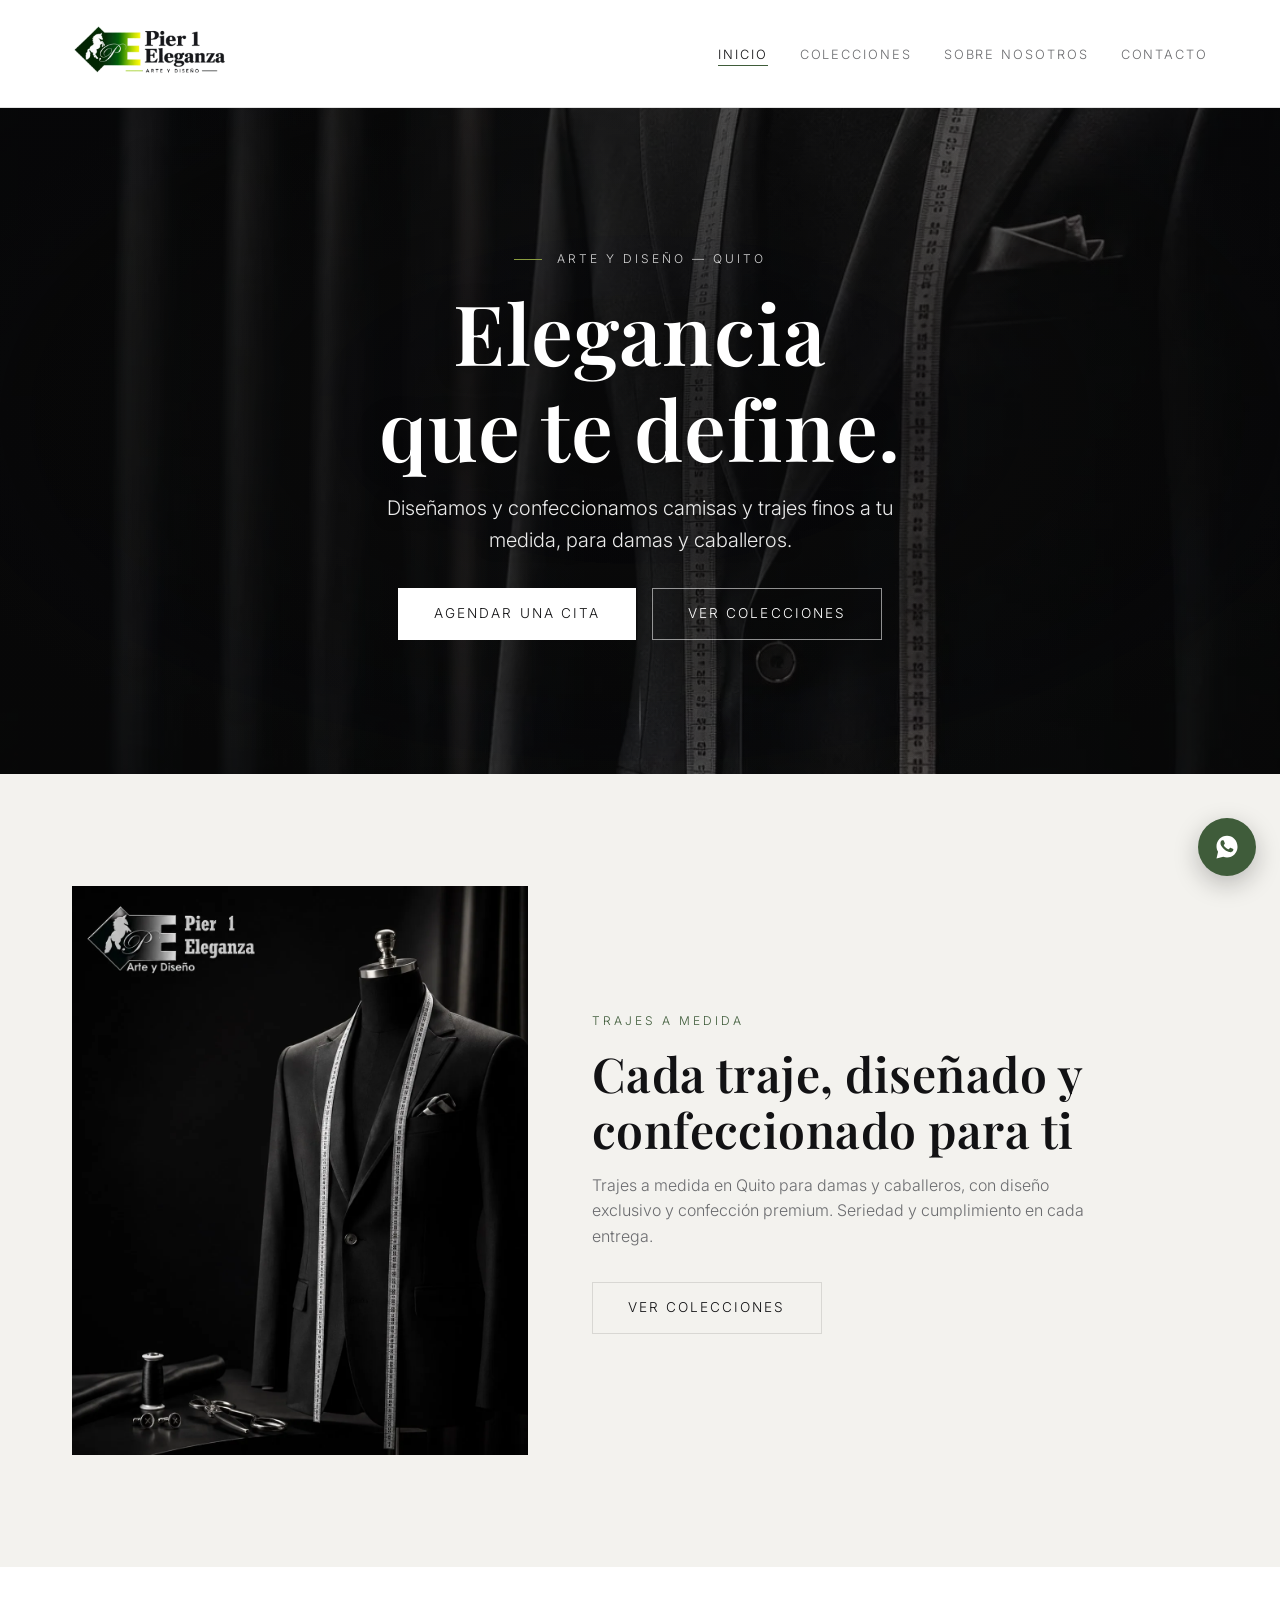
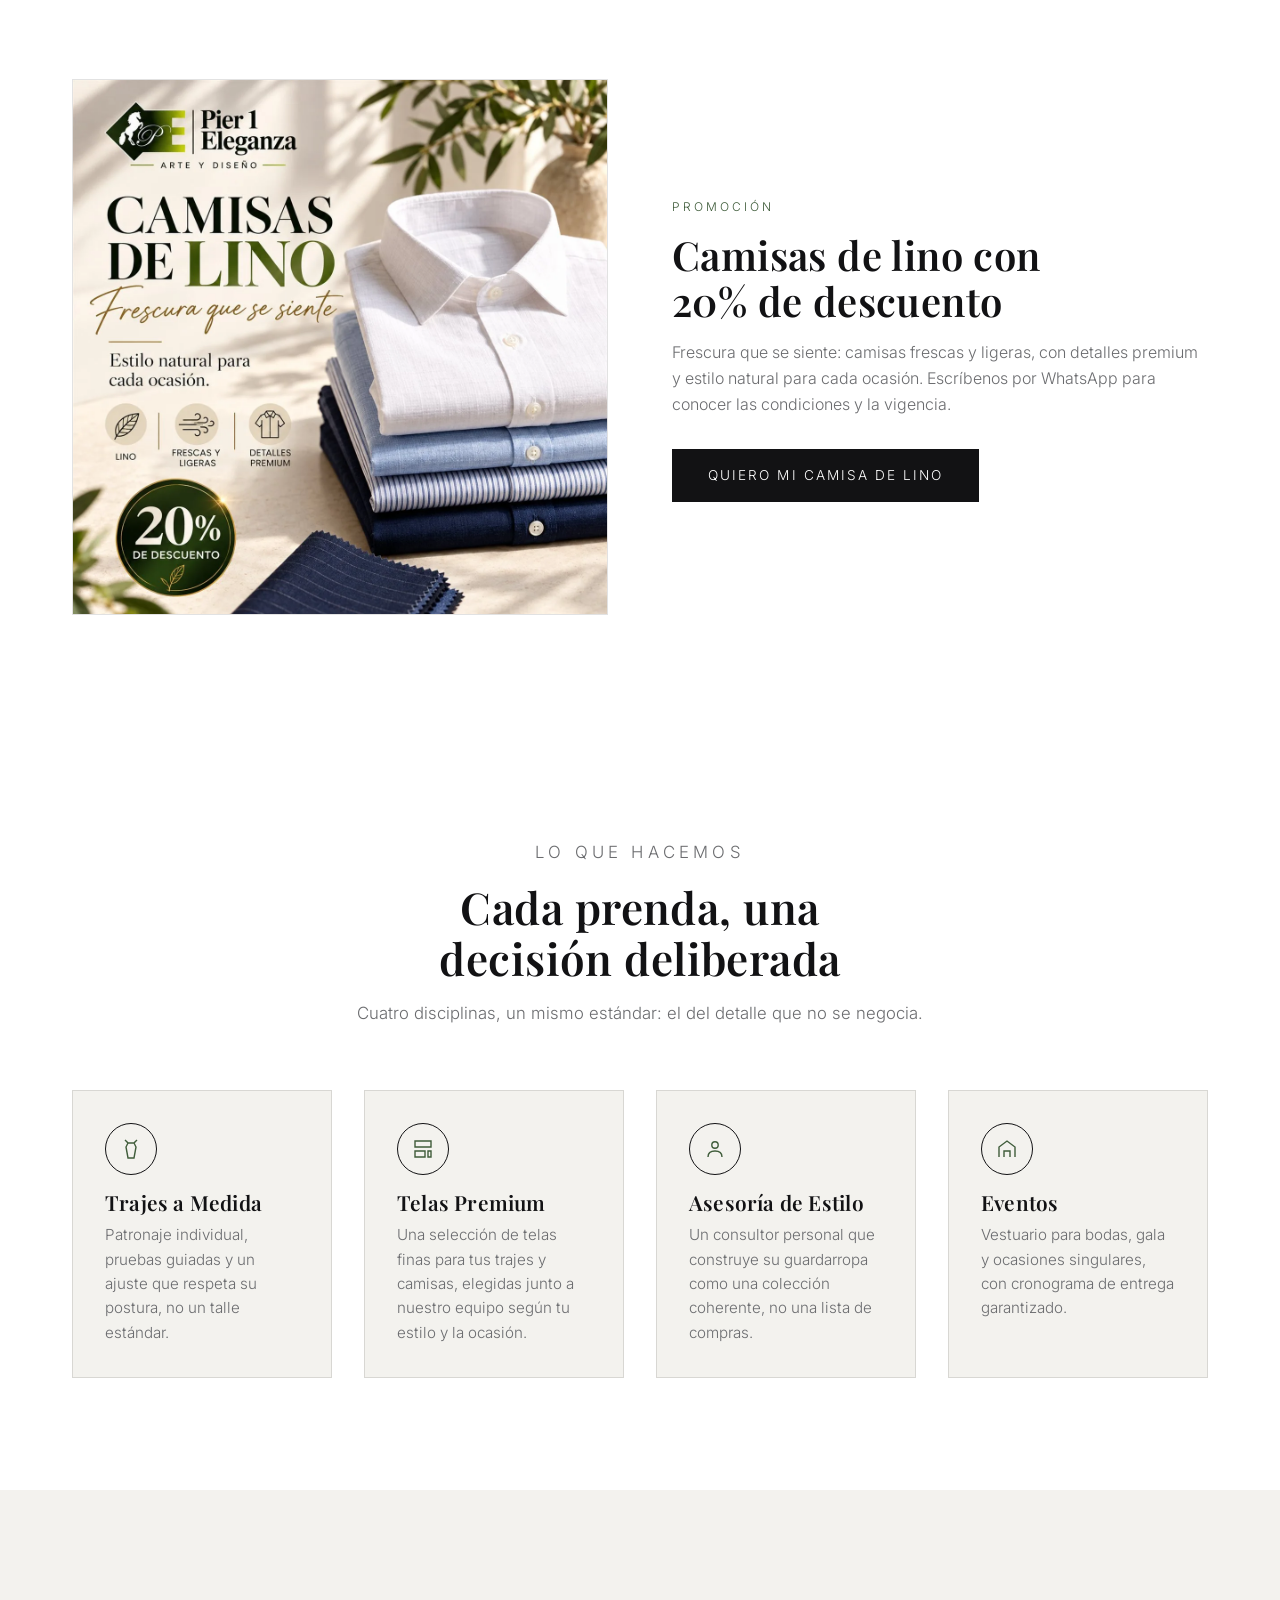
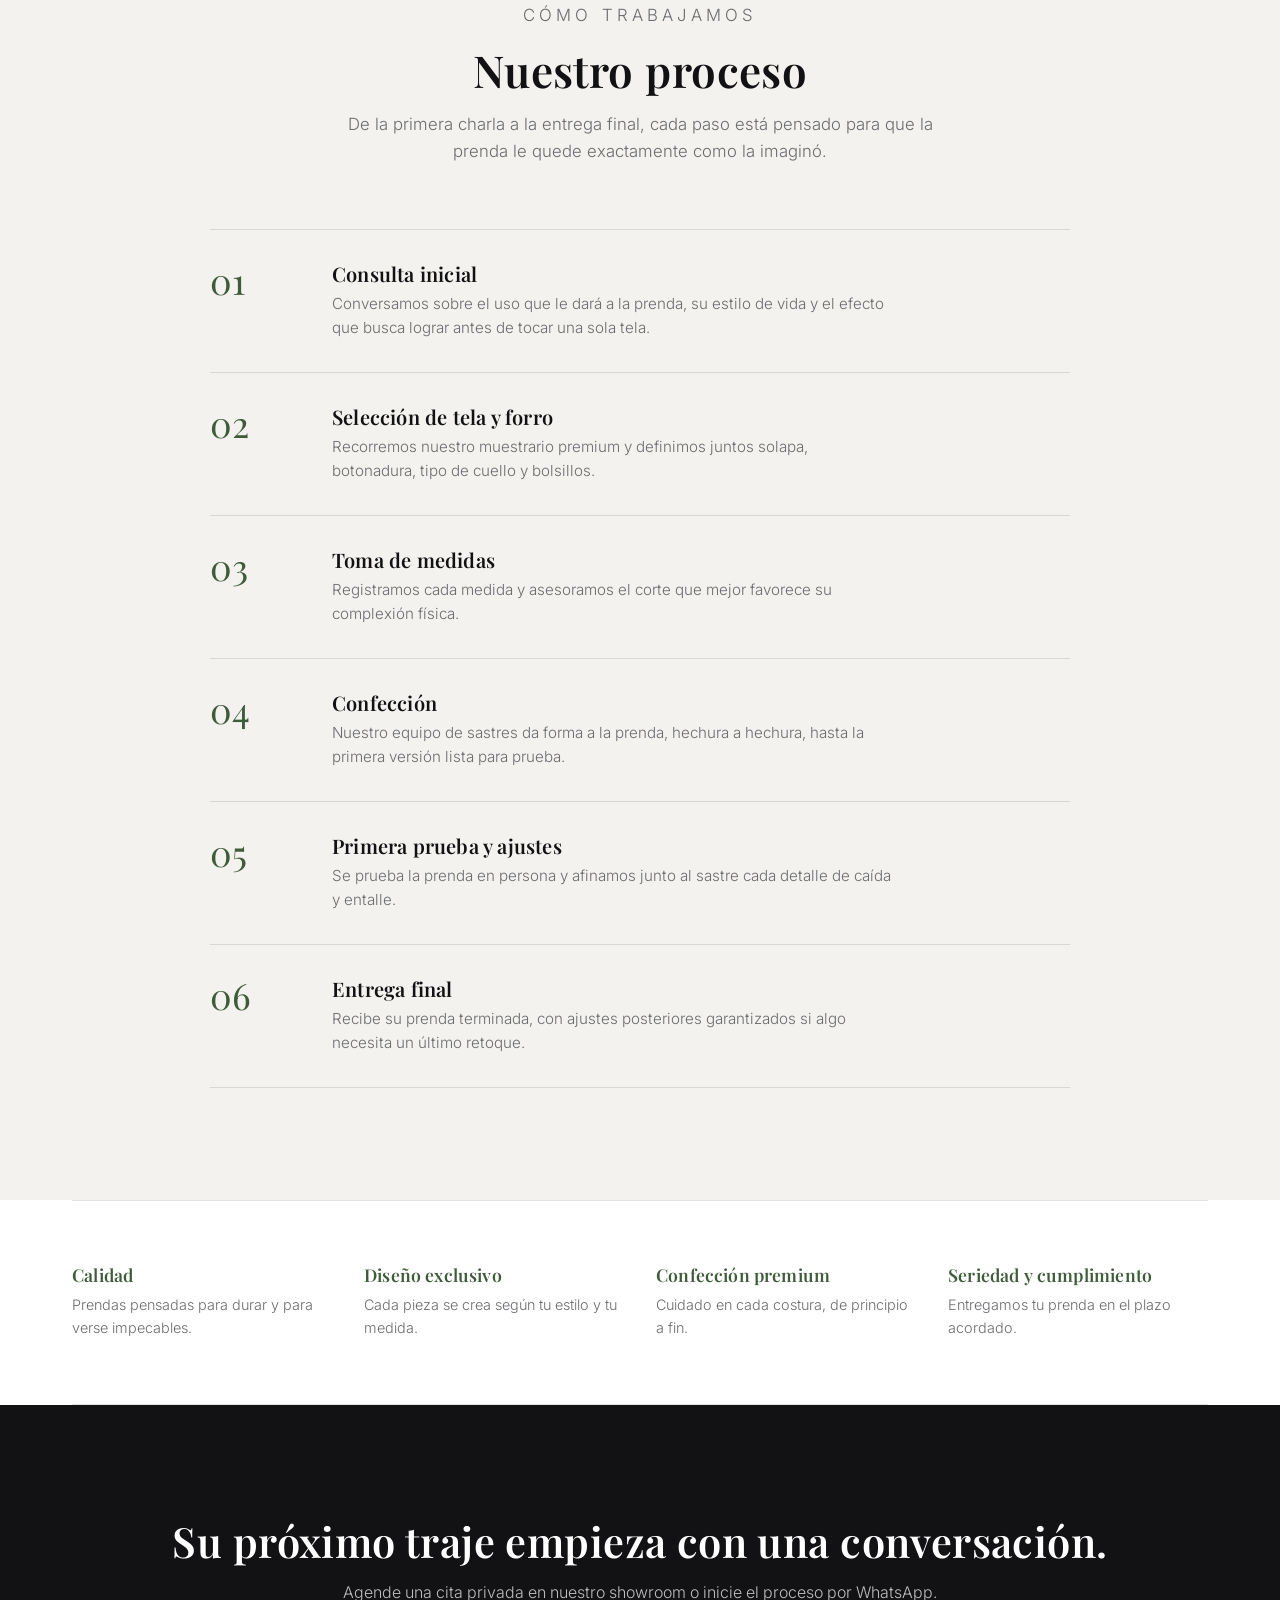
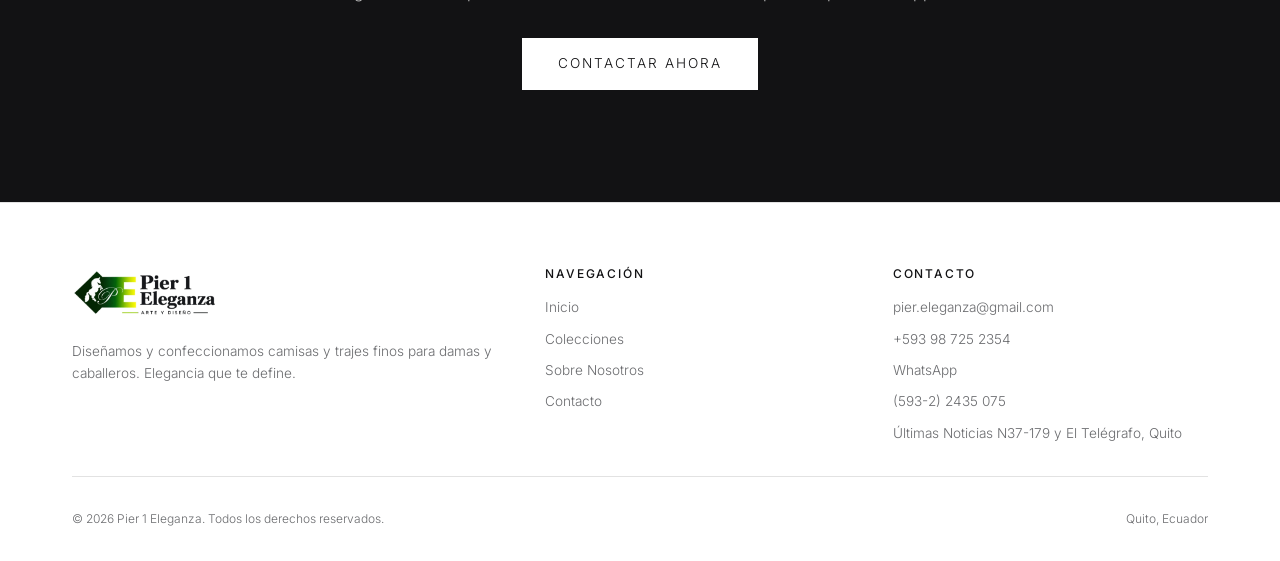
==== commit 34de4803: "Hero legible y animaciones de scroll mas elegantes - Hero: capa suave tras el texto, etiqueta en bla" ====
--- a/index.html
+++ b/index.html
@@ -4,6 +4,7 @@
   <meta charset="UTF-8">
   <meta name="viewport" content="width=device-width, initial-scale=1.0">
   <meta name="theme-color" content="#ffffff">
+  <script>document.documentElement.classList.add('js');</script>
   <title>Pier 1 Eleganza — Sastrería en Quito, Camisas y Trajes a Medida</title>
   <meta name="description" content="Pier 1 Eleganza, arte y diseño en Quito: diseñamos y confeccionamos camisas y trajes finos a medida para damas y caballeros. Agenda tu cita.">
   <link rel="canonical" href="https://pauljkdy33.github.io/pier1-eleganza/">
@@ -45,6 +46,7 @@
 <body>
 
   <a class="skip-link" href="#contenido">Saltar al contenido</a>
+  <div class="scroll-progress" aria-hidden="true"></div>
 
   <header class="site-header">
     <nav class="nav container">
--- a/assets/css/styles.css
+++ b/assets/css/styles.css
@@ -145,7 +145,7 @@
   letter-spacing: 0.15em;
   text-transform: uppercase;
   border: 1px solid var(--color-black);
-  transition: background var(--transition), color var(--transition), border-color var(--transition);
+  transition: background var(--transition), color var(--transition), border-color var(--transition), transform var(--transition);
 }
 
 .btn-primary {
@@ -179,20 +179,24 @@
 
 .hero .btn-primary:hover,
 .cta-band .btn-primary:hover {
-  background: transparent;
-  color: var(--color-white);
+  background: #f3f2ee;
+  border-color: #f3f2ee;
+  color: var(--color-black);
+  transform: translateY(-2px);
 }
 
 .hero .btn-outline,
 .cta-band .btn-outline {
   color: var(--color-white);
-  border-color: rgba(255, 255, 255, 0.4);
+  border-color: rgba(255, 255, 255, 0.55);
 }
 
 .hero .btn-outline:hover,
 .cta-band .btn-outline:hover {
+  background: var(--color-white);
   border-color: var(--color-white);
-  color: var(--color-accent-strong);
+  color: var(--color-black);
+  transform: translateY(-2px);
 }
 
 /* ---------- Header / Navbar ---------- */
@@ -352,8 +356,9 @@
 
 .hero-media {
   position: absolute;
-  inset: 0;
+  inset: -22% 0 0 0;
   z-index: 0;
+  will-change: transform;
 }
 
 .hero-media img {
@@ -368,7 +373,9 @@
   content: '';
   position: absolute;
   inset: 0;
-  background: linear-gradient(180deg, rgba(10, 10, 11, 0.5) 0%, rgba(10, 10, 11, 0.4) 100%);
+  background:
+    radial-gradient(ellipse 60% 42% at 50% 62%, rgba(10, 10, 11, 0.6) 0%, rgba(10, 10, 11, 0) 100%),
+    linear-gradient(180deg, rgba(10, 10, 11, 0.5) 0%, rgba(10, 10, 11, 0.4) 100%);
 }
 
 .hero-content {
@@ -378,19 +385,35 @@
   padding: 0 var(--space-md);
 }
 
+.hero-content {
+  will-change: opacity, transform;
+}
+
 .hero-content .eyebrow {
-  color: var(--color-accent-strong);
+  color: rgba(255, 255, 255, 0.82);
+}
+
+.hero-content .eyebrow::before {
+  content: '';
+  display: inline-block;
+  width: 28px;
+  height: 1px;
+  margin-right: 0.9rem;
+  vertical-align: middle;
+  background: var(--color-accent-strong);
 }
 
 .hero-title {
   font-size: clamp(2.6rem, 7vw, 5.2rem);
   margin-bottom: var(--space-sm);
   color: var(--color-white);
+  text-shadow: 0 2px 24px rgba(0, 0, 0, 0.35);
 }
 
 .hero-tagline {
   font-size: clamp(1rem, 1.6vw, 1.25rem);
-  color: rgba(255, 255, 255, 0.82);
+  color: rgba(255, 255, 255, 0.92);
+  text-shadow: 0 1px 14px rgba(0, 0, 0, 0.6);
   font-weight: 300;
   max-width: 560px;
   margin: 0 auto var(--space-md);
@@ -413,6 +436,12 @@
   height: 60px;
   background: linear-gradient(180deg, transparent, rgba(255, 255, 255, 0.6) 60%, transparent);
   opacity: 0.6;
+  animation: cue-pulse 2.4s ease-in-out infinite;
+}
+
+@keyframes cue-pulse {
+  0%, 100% { opacity: 0.25; transform: translateX(-50%) scaleY(0.7); }
+  50% { opacity: 0.7; transform: translateX(-50%) scaleY(1); }
 }
 
 /* ---------- Page hero (páginas internas) ---------- */
@@ -949,23 +978,79 @@
   fill: currentColor;
 }
 
-/* ---------- Animaciones scroll (fade-in) ---------- */
-.reveal {
+/* ---------- Animaciones al hacer scroll ---------- */
+/* Solo se ocultan si el JavaScript esta activo (clase .js); sin JS todo se ve. */
+.js .reveal {
   opacity: 0;
-  transform: translateY(24px);
-  transition: opacity 0.8s ease, transform 0.8s ease;
-}
-
-.reveal.is-visible {
+  transform: translateY(16px);
+  transition: opacity 0.7s cubic-bezier(0.22, 0.61, 0.36, 1), transform 0.7s cubic-bezier(0.22, 0.61, 0.36, 1);
+}
+
+.js .reveal.is-visible {
   opacity: 1;
-  transform: translateY(0);
+  transform: none;
+}
+
+/* Las fotos no se deslizan: se desvanecen y se asientan desde un leve zoom */
+.js .promo-media.reveal,
+.js .feature-photo.reveal {
+  transform: none;
+}
+
+.promo-media,
+.feature-photo {
+  overflow: hidden;
+}
+
+.js .promo-media.reveal img,
+.js .feature-photo.reveal img,
+.js .category-block.reveal .category-media img {
+  transform: scale(1.05);
+  transition: transform 1.4s cubic-bezier(0.22, 0.61, 0.36, 1);
+}
+
+.js .promo-media.reveal.is-visible img,
+.js .feature-photo.reveal.is-visible img,
+.js .category-block.reveal.is-visible .category-media img {
+  transform: scale(1);
+}
+
+.js .category-block.reveal.is-visible:hover .category-media img {
+  transform: scale(1.03);
+}
+
+/* Barra fina de progreso de lectura */
+.scroll-progress {
+  position: fixed;
+  top: 0;
+  left: 0;
+  right: 0;
+  height: 3px;
+  z-index: 150;
+  background: var(--color-accent);
+  transform: scaleX(0);
+  transform-origin: left;
+  pointer-events: none;
+}
+
+.hero.is-away .scroll-cue {
+  animation: none;
+  opacity: 0;
+  transition: opacity 0.4s ease;
 }
 
 @media (prefers-reduced-motion: reduce) {
-  .reveal {
+  .js .reveal,
+  .js .promo-media.reveal img,
+  .js .feature-photo.reveal img,
+  .js .category-block.reveal .category-media img {
     opacity: 1;
     transform: none;
     transition: none;
+  }
+
+  .scroll-cue {
+    animation: none;
   }
 
   html {
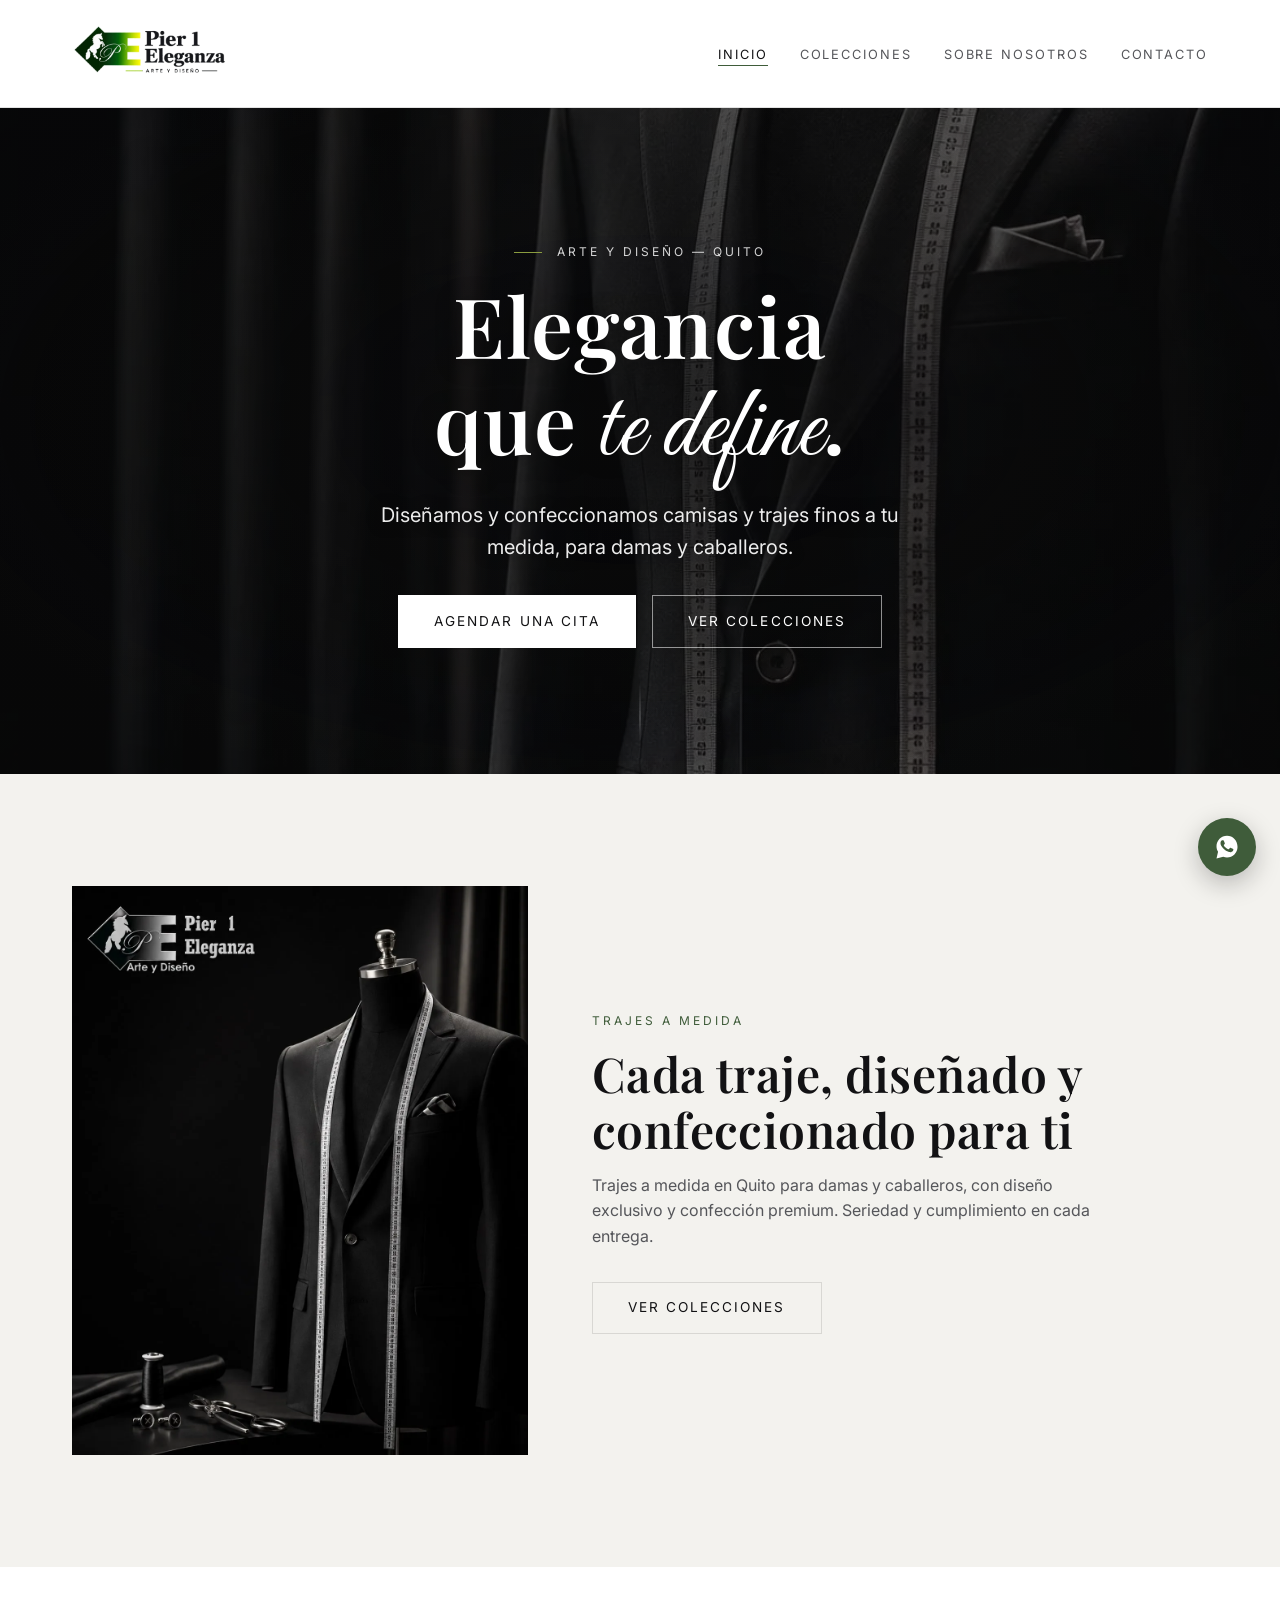
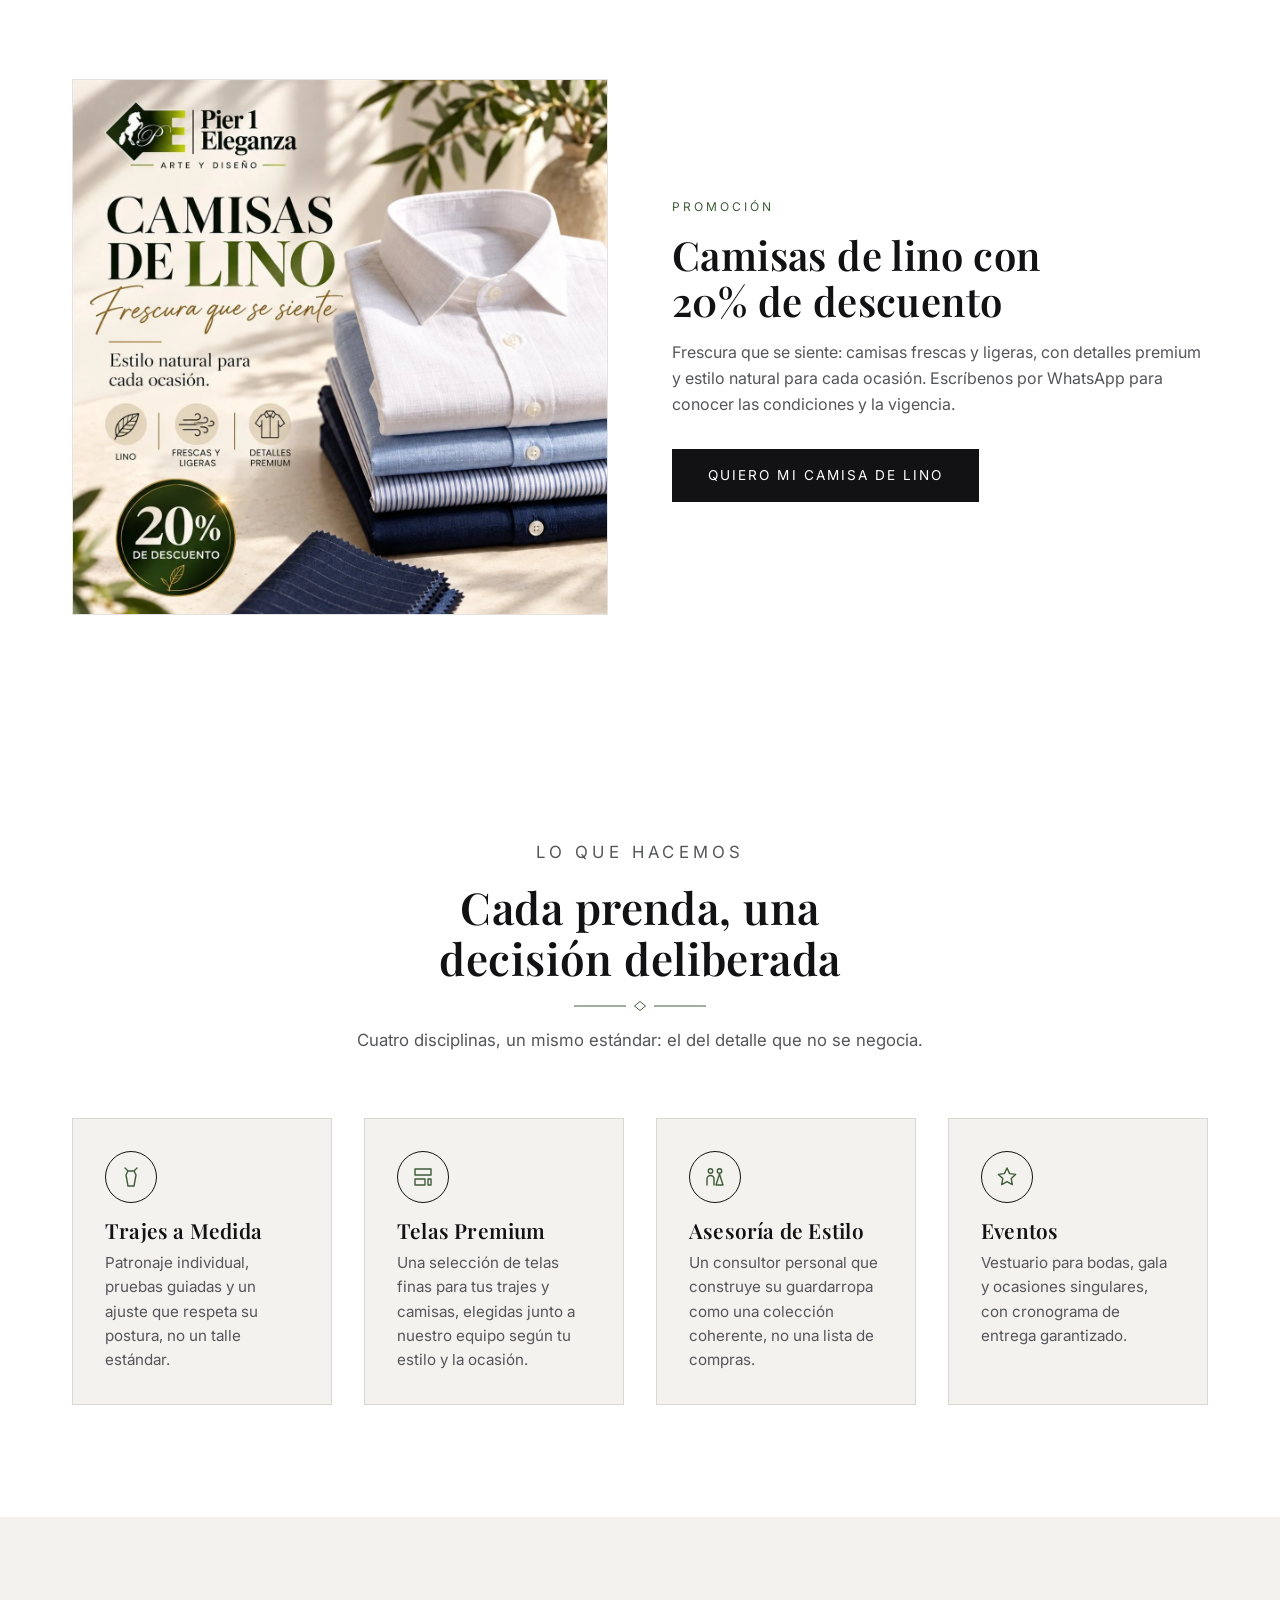
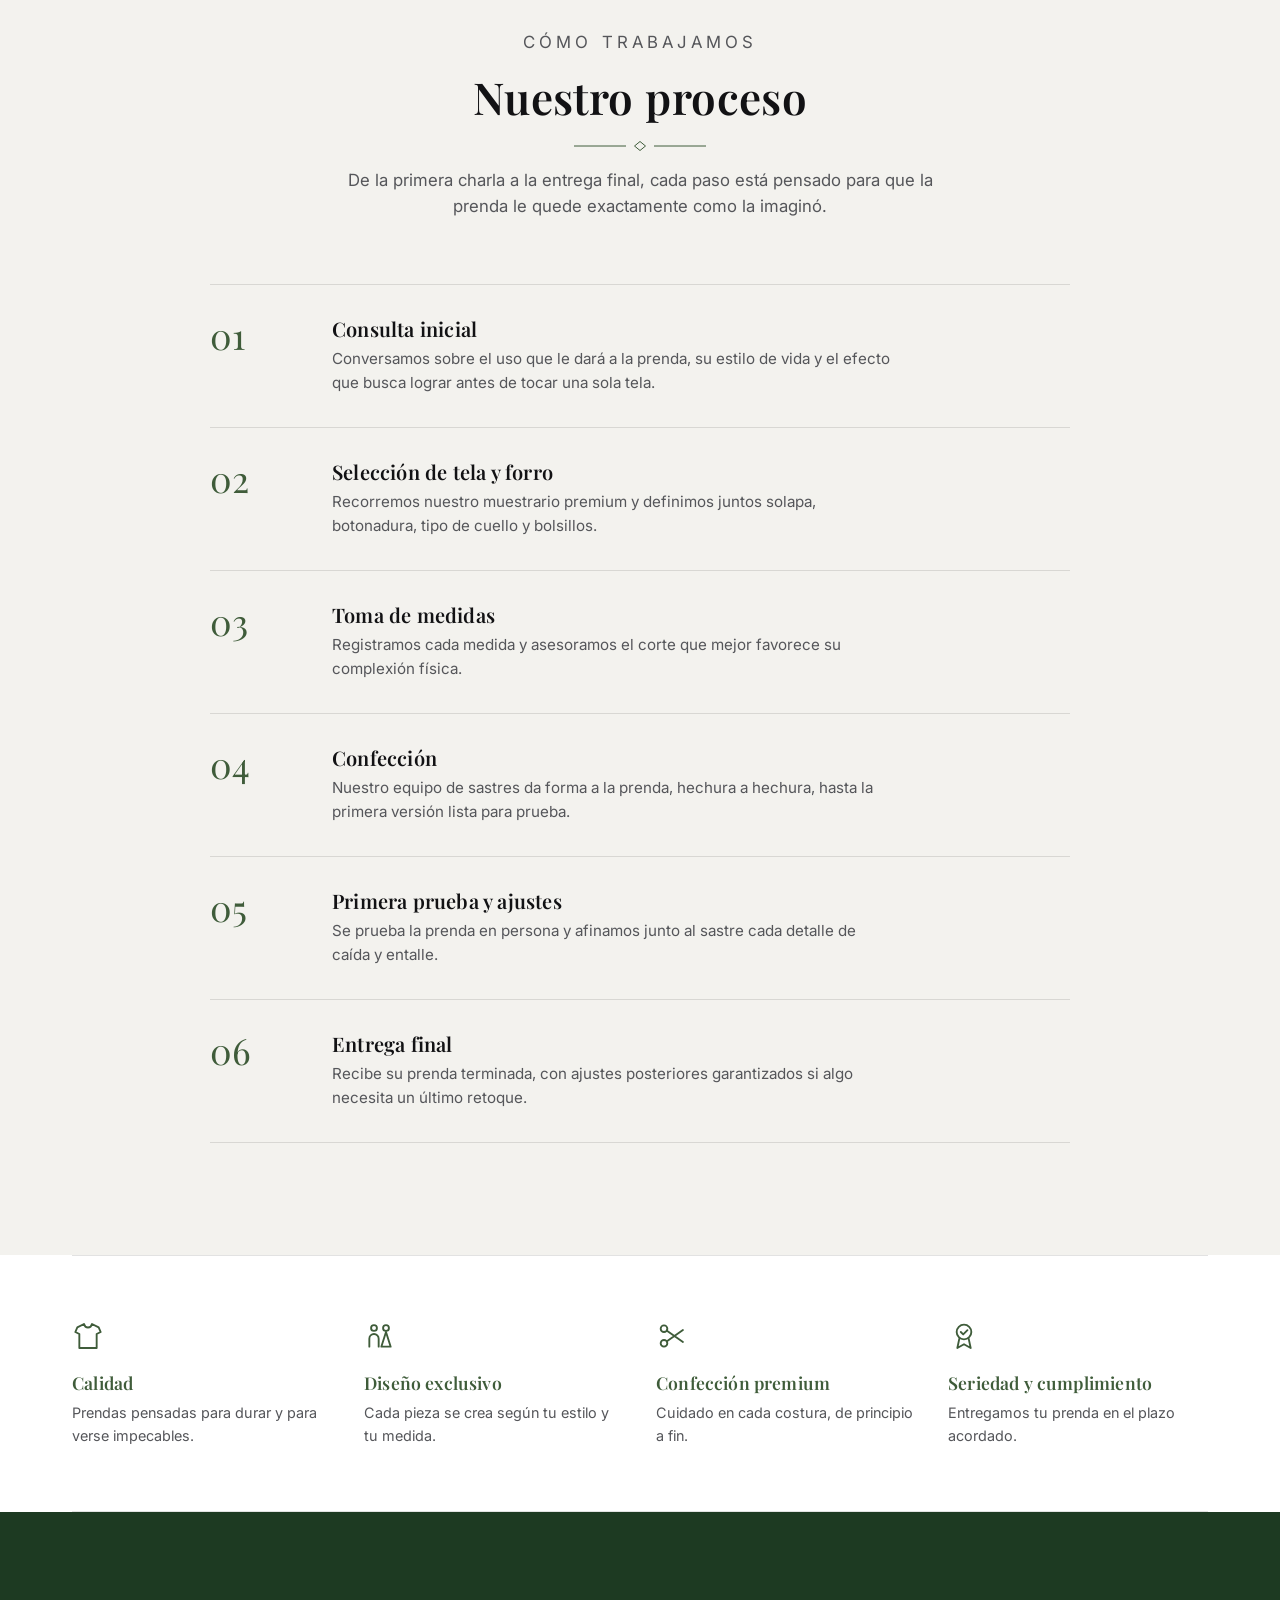
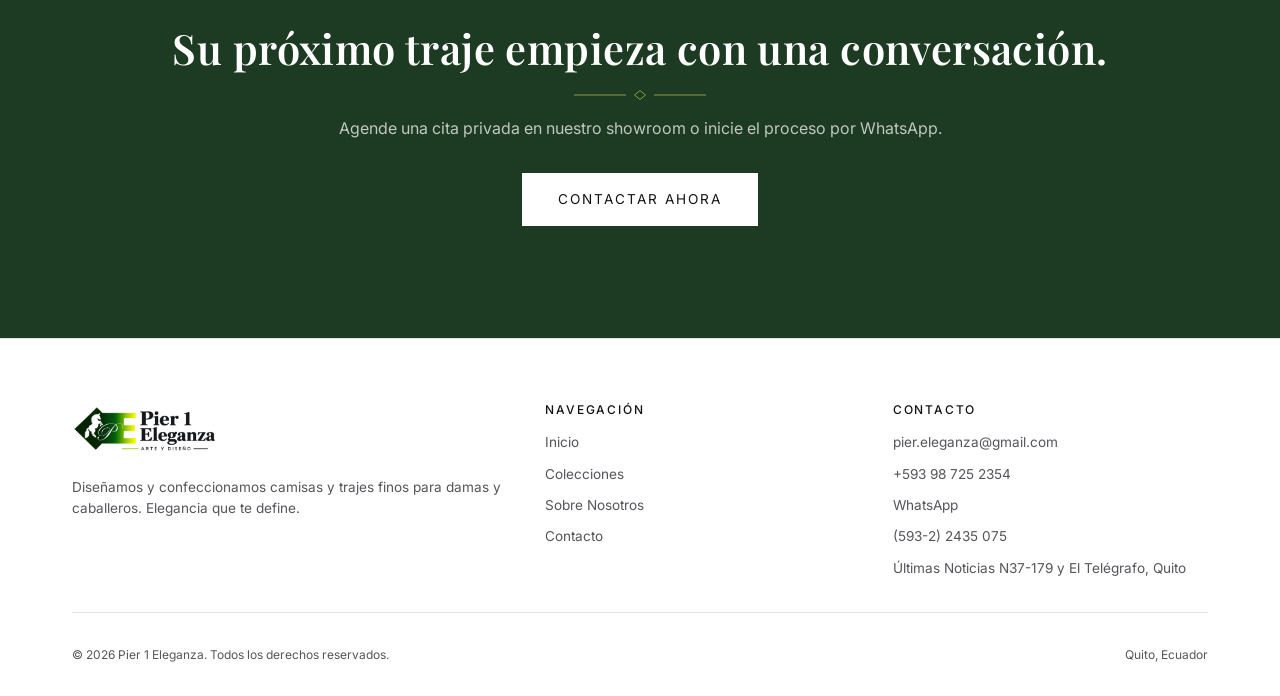
==== commit af0888a1: "Paquete visual: mosaicos, texto legible, marca de los afiches y franja verde - Mosaicos elegantes en" ====
--- a/index.html
+++ b/index.html
@@ -22,7 +22,7 @@
   <link rel="apple-touch-icon" href="assets/img/apple-touch-icon.png">
   <link rel="preconnect" href="https://fonts.googleapis.com">
   <link rel="preconnect" href="https://fonts.gstatic.com" crossorigin>
-  <link href="https://fonts.googleapis.com/css2?family=Playfair+Display:wght@500;600&family=Inter:wght@300;500&display=swap" rel="stylesheet">
+  <link href="https://fonts.googleapis.com/css2?family=Playfair+Display:wght@500;600&family=Inter:wght@400;500&family=Great+Vibes&display=swap" rel="stylesheet">
   <link rel="stylesheet" href="assets/css/styles.css">
   <script type="application/ld+json">
   {
@@ -71,7 +71,7 @@
       </div>
       <div class="hero-content">
         <p class="eyebrow">Arte y diseño — Quito</p>
-        <h1 class="hero-title">Elegancia que te define.</h1>
+        <h1 class="hero-title">Elegancia que <span class="script">te define</span>.</h1>
         <p class="hero-tagline">Diseñamos y confeccionamos camisas y trajes finos a tu medida, para damas y caballeros.</p>
         <div class="hero-actions">
           <a href="contacto.html" class="btn btn-primary">Agendar una cita</a>
@@ -139,7 +139,7 @@
 
           <article class="service-card reveal">
             <div class="service-icon" aria-hidden="true">
-              <svg viewBox="0 0 24 24" stroke-width="1.4"><circle cx="12" cy="8" r="3.2"/><path d="M5 20c0-4 3-6 7-6s7 2 7 6"/></svg>
+              <svg viewBox="0 0 24 24" stroke-width="1.4"><circle cx="7.5" cy="6" r="2.2"/><path d="M4 20v-6a3.5 3.5 0 0 1 7 0v6"/><circle cx="16.5" cy="6" r="2.2"/><path d="M16.5 9 13 20h7z"/></svg>
             </div>
             <h3>Asesoría de Estilo</h3>
             <p>Un consultor personal que construye su guardarropa como una colección coherente, no una lista de compras.</p>
@@ -147,7 +147,7 @@
 
           <article class="service-card reveal">
             <div class="service-icon" aria-hidden="true">
-              <svg viewBox="0 0 24 24" stroke-width="1.4"><path d="M4 20V10l8-6 8 6v10M9 20v-6h6v6"/></svg>
+              <svg viewBox="0 0 24 24" stroke-width="1.4"><path d="M12 3l2.6 5.6 6 .8-4.4 4.2 1.1 6L12 16.7 6.7 19.6l1.1-6L3.4 9.4l6-.8z"/></svg>
             </div>
             <h3>Eventos</h3>
             <p>Vestuario para bodas, gala y ocasiones singulares, con cronograma de entrega garantizado.</p>
@@ -216,18 +216,22 @@
     <section class="container">
       <div class="values-strip">
         <div class="value-item reveal">
+          <div class="value-icon" aria-hidden="true"><svg viewBox="0 0 24 24"><path d="M9 3 4 5.5 2.5 9l3 1.5V21h13V10.5l3-1.5L20 5.5 15 3c-.4 1.6-1.6 2.6-3 2.6S9.4 4.6 9 3Z"/></svg></div>
           <h3>Calidad</h3>
           <p>Prendas pensadas para durar y para verse impecables.</p>
         </div>
         <div class="value-item reveal">
+          <div class="value-icon" aria-hidden="true"><svg viewBox="0 0 24 24"><circle cx="7.5" cy="6" r="2.2"/><path d="M4 20v-6a3.5 3.5 0 0 1 7 0v6"/><circle cx="16.5" cy="6" r="2.2"/><path d="M16.5 9 13 20h7z"/></svg></div>
           <h3>Diseño exclusivo</h3>
           <p>Cada pieza se crea según tu estilo y tu medida.</p>
         </div>
         <div class="value-item reveal">
+          <div class="value-icon" aria-hidden="true"><svg viewBox="0 0 24 24"><circle cx="6" cy="6.5" r="2.5"/><circle cx="6" cy="17.5" r="2.5"/><path d="M8.2 8l12 8.5M8.2 16l12-8.5"/></svg></div>
           <h3>Confección premium</h3>
           <p>Cuidado en cada costura, de principio a fin.</p>
         </div>
         <div class="value-item reveal">
+          <div class="value-icon" aria-hidden="true"><svg viewBox="0 0 24 24"><circle cx="12" cy="9" r="5.5"/><path d="M9.6 9l1.8 1.8 3.2-3.2"/><path d="M8.5 14 7 21l5-2.8 5 2.8-1.5-7"/></svg></div>
           <h3>Seriedad y cumplimiento</h3>
           <p>Entregamos tu prenda en el plazo acordado.</p>
         </div>
--- a/assets/css/styles.css
+++ b/assets/css/styles.css
@@ -15,7 +15,8 @@
   --color-bg: var(--color-white);
   --color-bg-alt: #f3f2ee;
   --color-text: var(--color-black);
-  --color-text-muted: #6b6c6f;
+  --color-text-muted: #55565a;
+  --color-green-deep: #1d3a22; /* verde oscuro del logo para franjas de marca */
   --color-border: rgba(18, 18, 20, 0.12);
 
   /* Tipografía */
@@ -53,7 +54,7 @@
   background: var(--color-bg);
   color: var(--color-text);
   font-family: var(--font-sans);
-  font-weight: 300;
+  font-weight: 400;
   line-height: 1.6;
   overflow-x: hidden;
 }
@@ -414,7 +415,7 @@
   font-size: clamp(1rem, 1.6vw, 1.25rem);
   color: rgba(255, 255, 255, 0.92);
   text-shadow: 0 1px 14px rgba(0, 0, 0, 0.6);
-  font-weight: 300;
+  font-weight: 400;
   max-width: 560px;
   margin: 0 auto var(--space-md);
 }
@@ -879,7 +880,7 @@
 .cta-band {
   text-align: center;
   padding: var(--space-xl) 0;
-  background: var(--color-black);
+  background: var(--color-green-deep);
   color: var(--color-white);
 }
 
@@ -1157,4 +1158,69 @@
 
 .contact-info a.btn:hover {
   color: var(--color-accent);
+}
+/* ---------- Lenguaje visual de marca (afiches) ---------- */
+.script {
+  font-family: 'Great Vibes', 'Brush Script MT', cursive;
+  font-weight: 400;
+  font-size: 1.22em;
+  letter-spacing: 0;
+  line-height: 1;
+}
+
+.section-head h2::after,
+.page-hero h1::after {
+  content: '';
+  display: block;
+  width: 132px;
+  height: 10px;
+  margin: 1.1rem auto 0;
+  background: url("data:image/svg+xml,%3Csvg xmlns='http://www.w3.org/2000/svg' viewBox='0 0 132 10'%3E%3Cpath d='M0 5h52M80 5h52' stroke='%233f5c3a' stroke-width='1' fill='none'/%3E%3Cpath d='M66 .5 71.5 5 66 9.5 60.5 5Z' stroke='%233f5c3a' fill='none'/%3E%3C/svg%3E") center / contain no-repeat;
+}
+
+.cta-band h2::after {
+  content: '';
+  display: block;
+  width: 132px;
+  height: 10px;
+  margin: 1.1rem auto 0;
+  background: url("data:image/svg+xml,%3Csvg xmlns='http://www.w3.org/2000/svg' viewBox='0 0 132 10'%3E%3Cpath d='M0 5h52M80 5h52' stroke='%238a9c3f' stroke-width='1' fill='none'/%3E%3Cpath d='M66 .5 71.5 5 66 9.5 60.5 5Z' stroke='%238a9c3f' fill='none'/%3E%3C/svg%3E") center / contain no-repeat;
+}
+
+.value-icon {
+  margin-bottom: 0.8rem;
+}
+
+.value-icon svg {
+  width: 32px;
+  height: 32px;
+  fill: none;
+  stroke: var(--color-accent);
+  stroke-width: 1.4;
+  stroke-linecap: round;
+  stroke-linejoin: round;
+}
+
+.service-icon svg {
+  stroke-linecap: round;
+  stroke-linejoin: round;
+}
+
+/* ---------- Encabezado mas compacto en celular ---------- */
+@media (max-width: 860px) {
+  :root {
+    --header-height: 84px;
+  }
+
+  .site-header {
+    padding: 1rem 0;
+  }
+
+  .site-header.is-scrolled {
+    padding: 0.6rem 0;
+  }
+
+  .brand img {
+    height: 46px;
+  }
 }
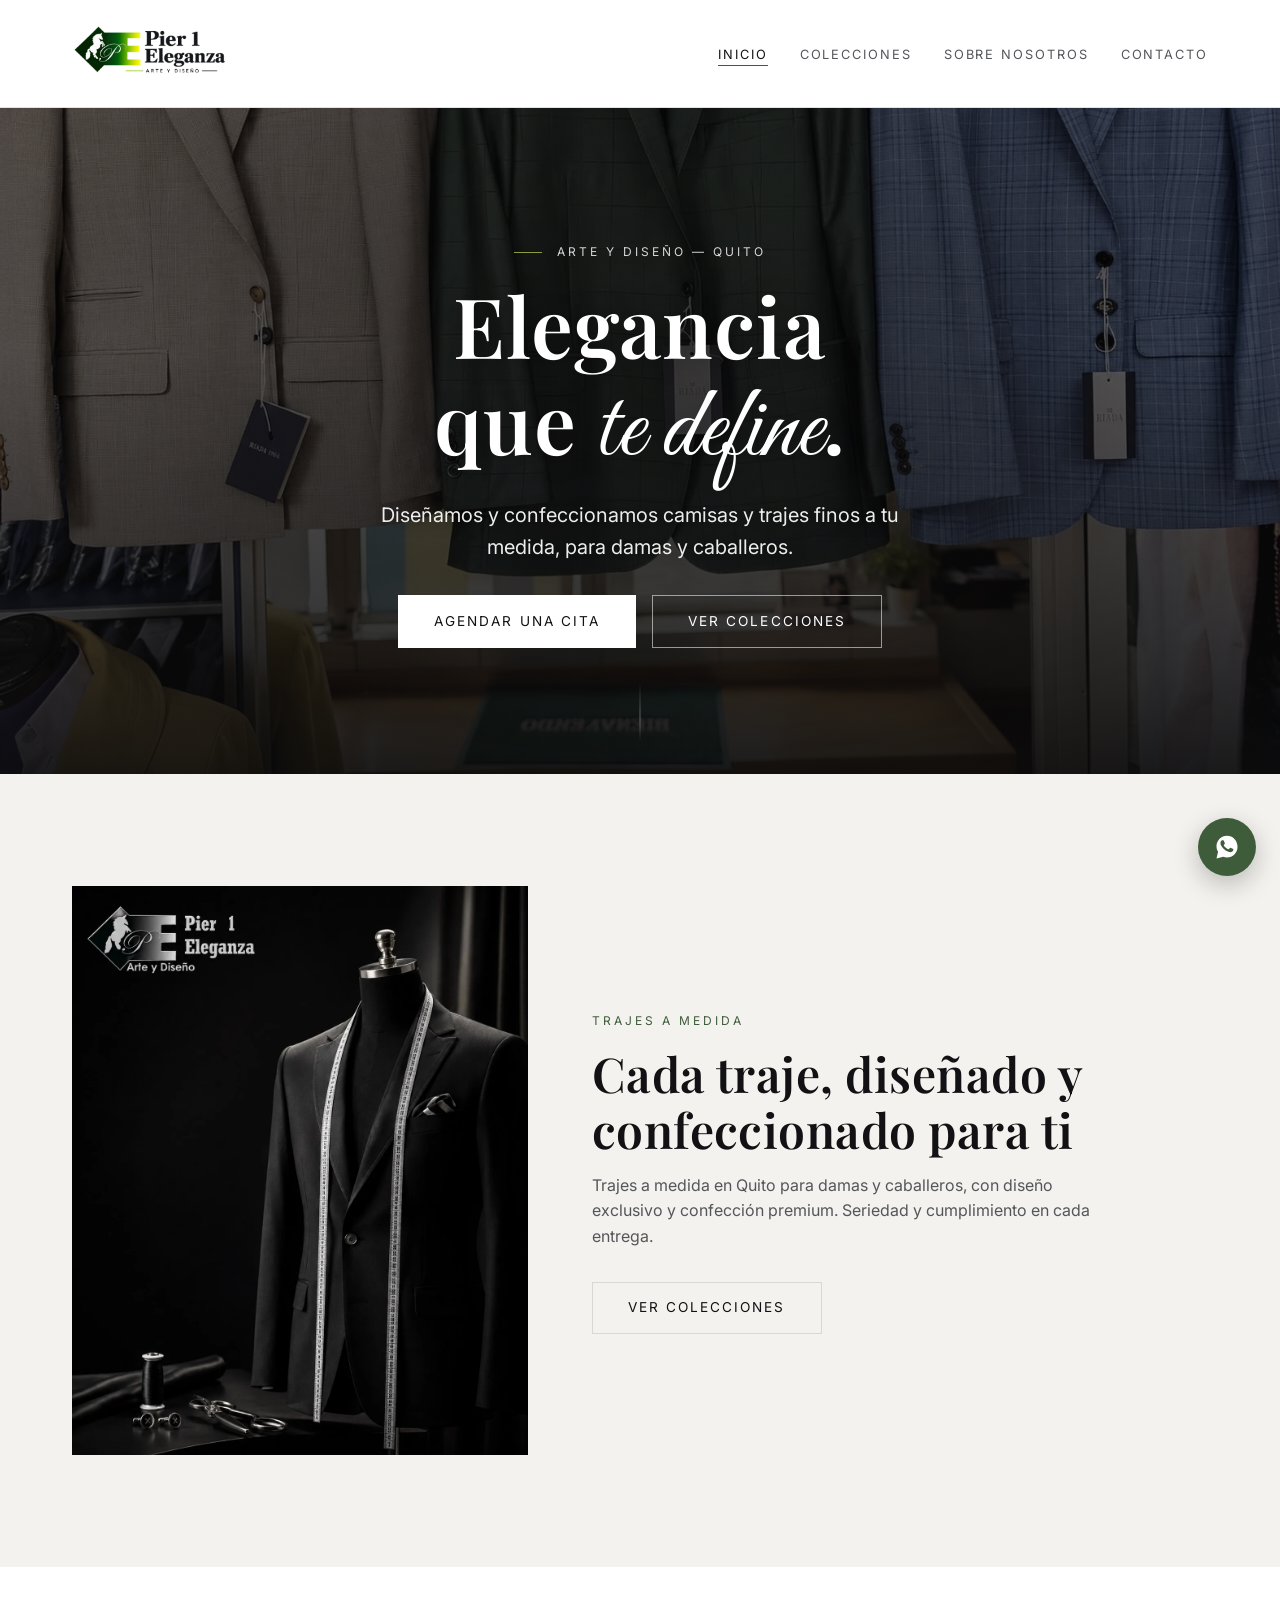
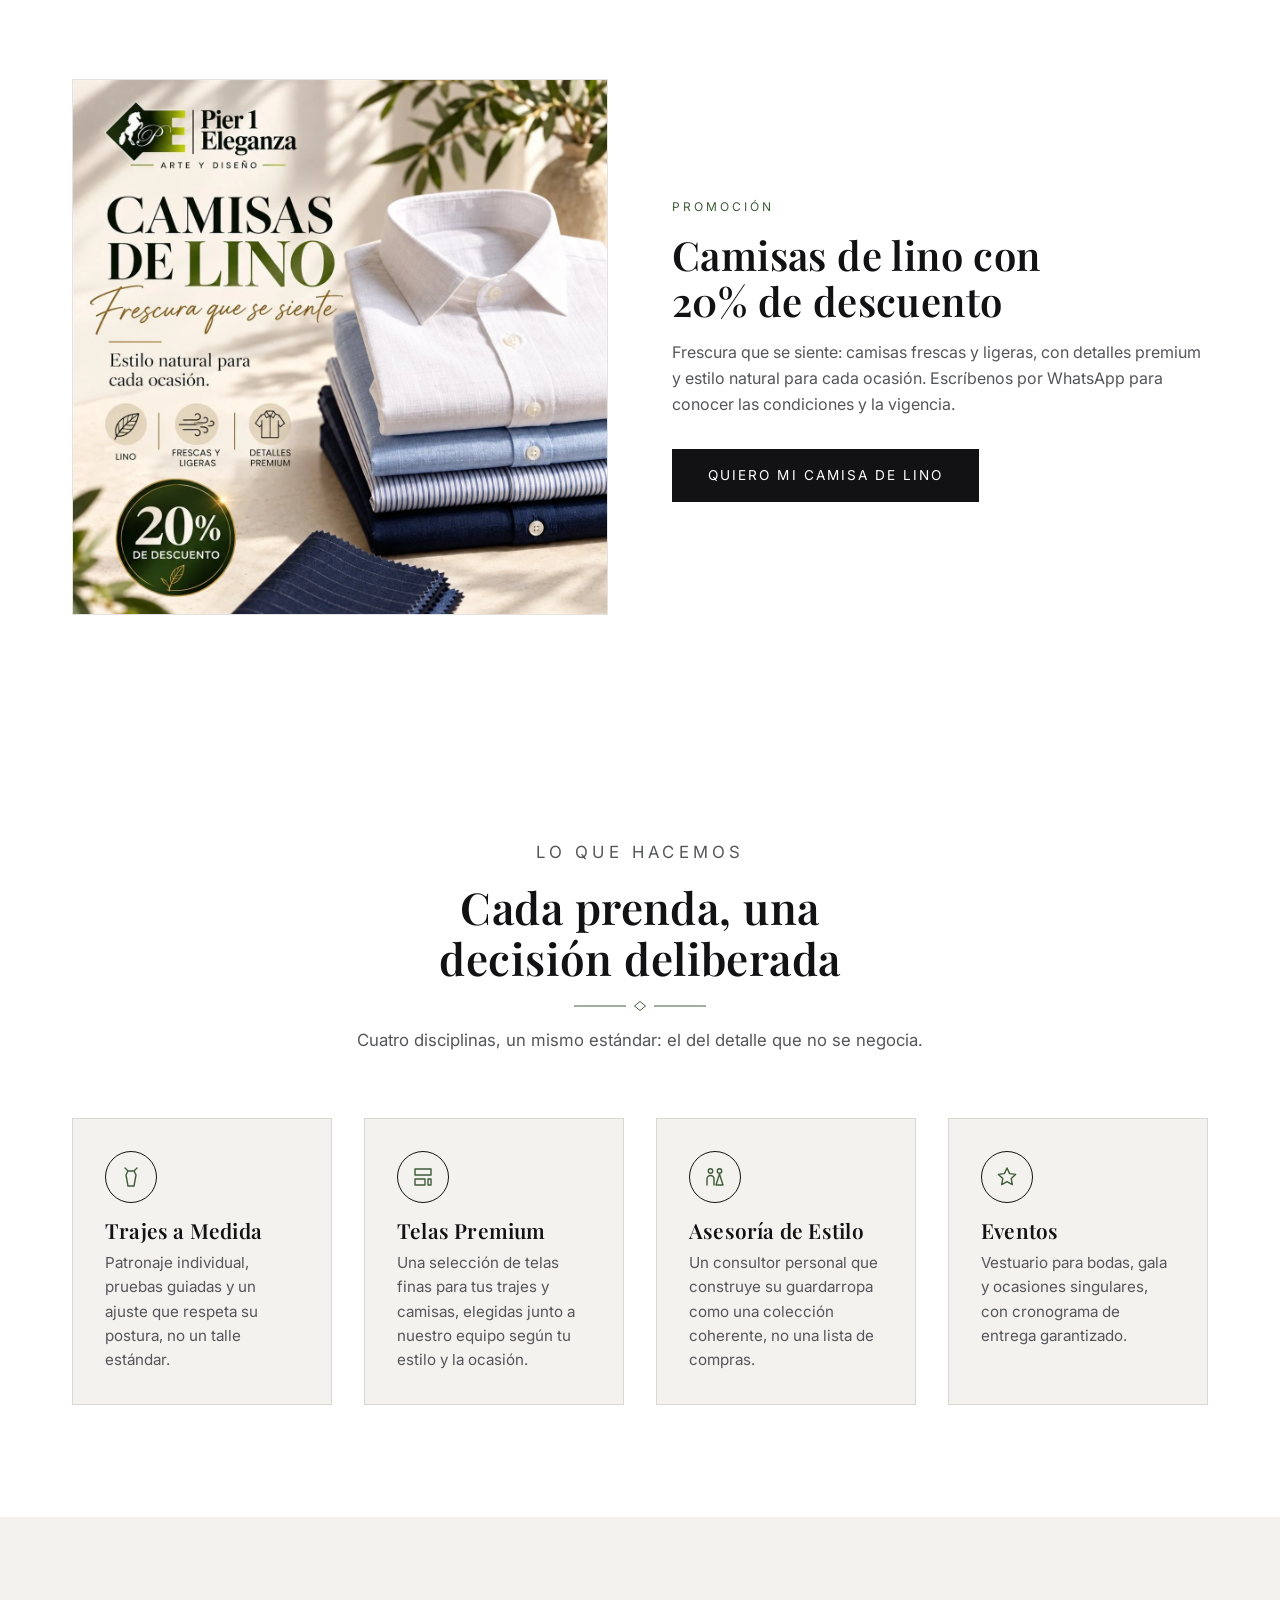
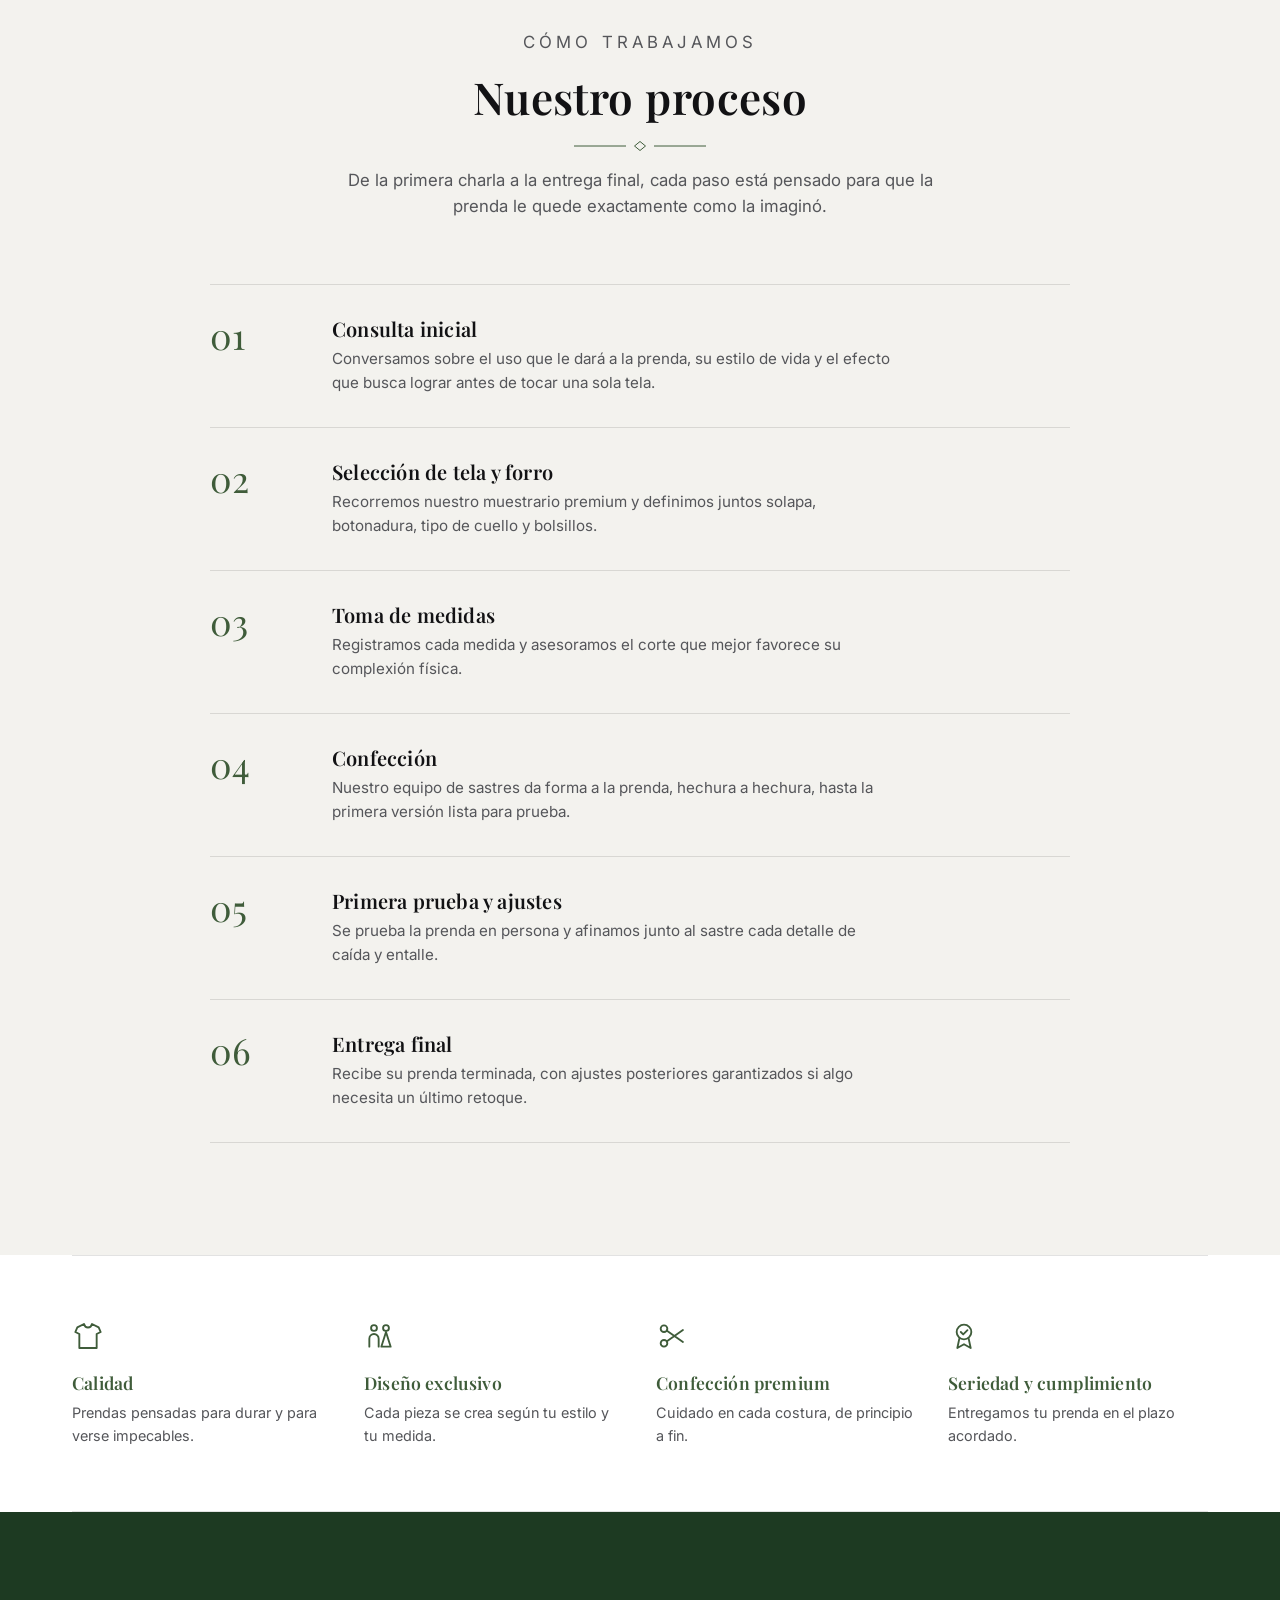
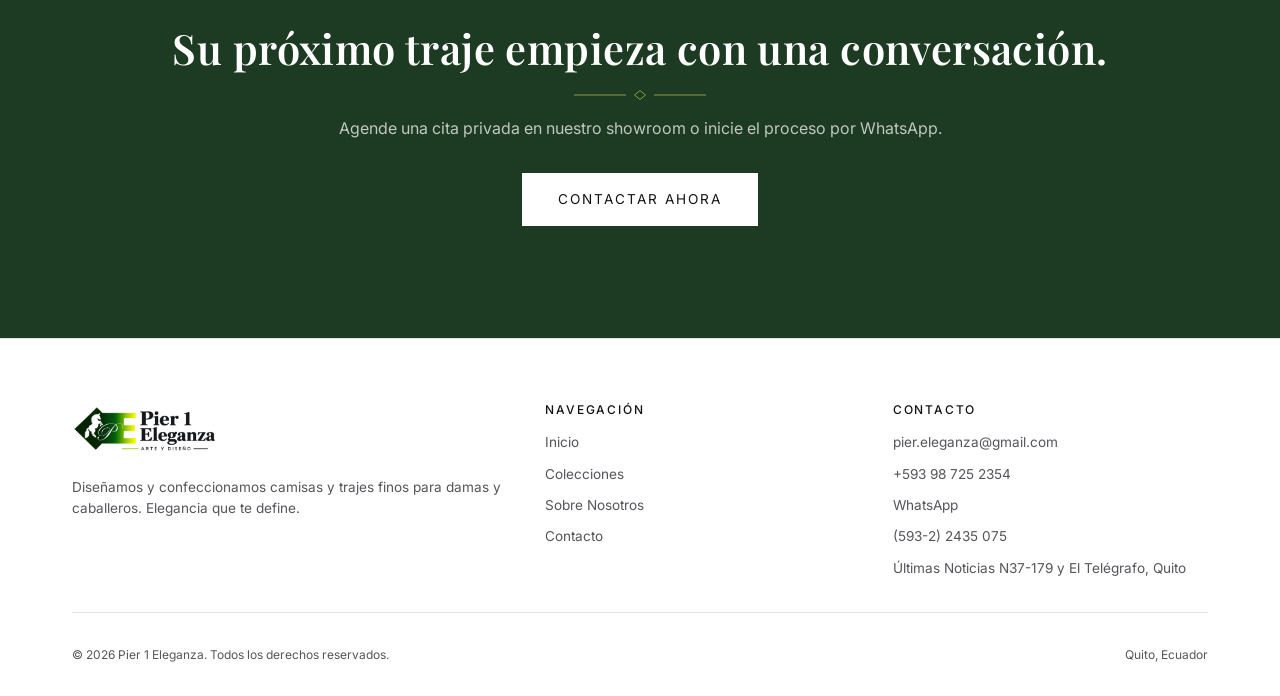
==== commit 93290b7a: "Hero con la foto del showroom en WebP y tratamiento oscuro de marca - hero-fondo1.webp (164 KB) reem" ====
--- a/index.html
+++ b/index.html
@@ -66,8 +66,8 @@
   <main id="contenido">
     <!-- HERO -->
     <section class="hero">
-      <div class="hero-media">
-        <img src="assets/img/hero-estudio.webp" width="1122" height="1402" alt="Traje negro con cinta métrica sobre un maniquí, Pier 1 Eleganza" fetchpriority="high">
+      <div class="hero-media hero-media--showroom">
+        <img src="assets/img/hero-fondo1.webp" width="1448" height="1086" alt="Sacos a medida exhibidos en el showroom de Pier 1 Eleganza" fetchpriority="high">
       </div>
       <div class="hero-content">
         <p class="eyebrow">Arte y diseño — Quito</p>
--- a/assets/css/styles.css
+++ b/assets/css/styles.css
@@ -1223,4 +1223,16 @@
   .brand img {
     height: 46px;
   }
+}
+/* ---------- Hero con foto de showroom (colorida): tratamiento oscuro de marca ---------- */
+.hero-media--showroom img {
+  opacity: 1;
+  object-position: center 30%;
+  filter: saturate(0.6) contrast(1.08) brightness(0.78);
+}
+
+.hero-media--showroom::after {
+  background:
+    radial-gradient(ellipse 62% 44% at 50% 56%, rgba(10, 10, 11, 0.55) 0%, rgba(10, 10, 11, 0) 100%),
+    linear-gradient(180deg, rgba(10, 10, 11, 0.5) 0%, rgba(10, 10, 11, 0.42) 55%, rgba(10, 10, 11, 0.9) 100%);
 }
